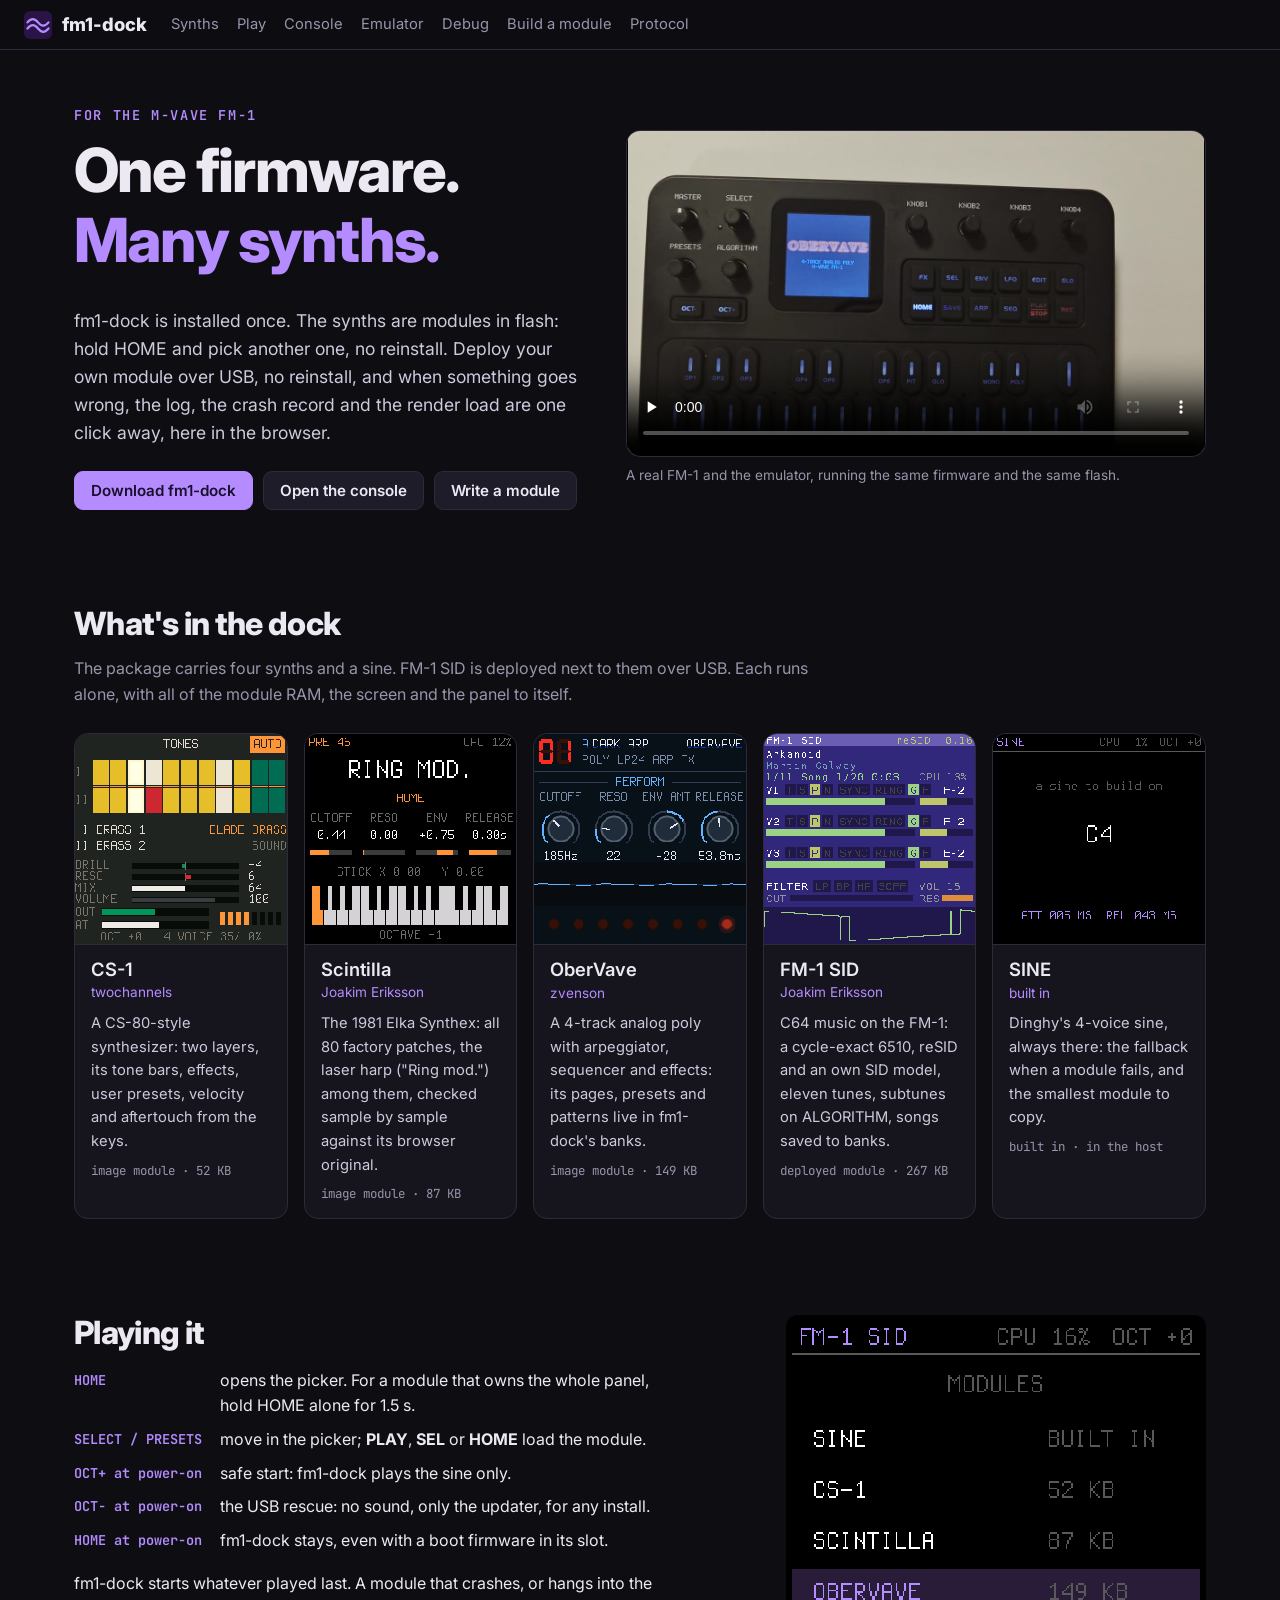
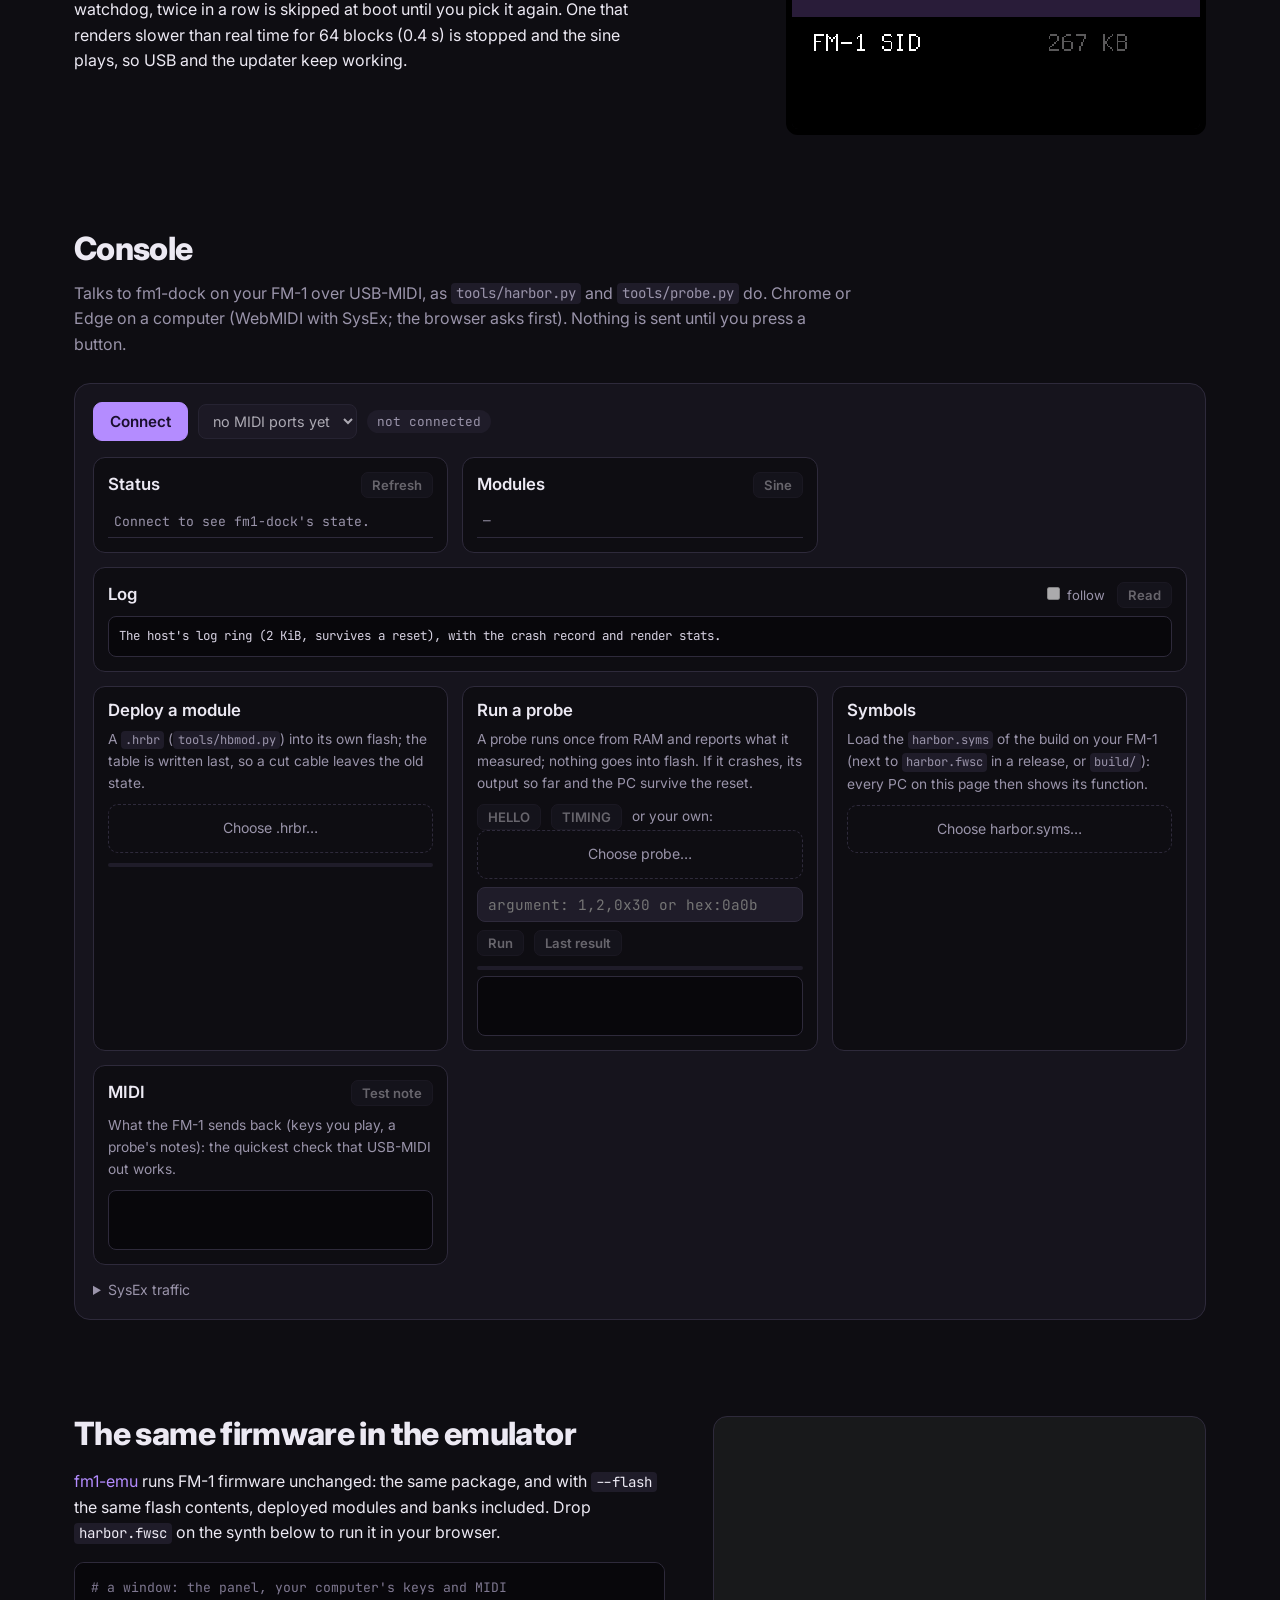
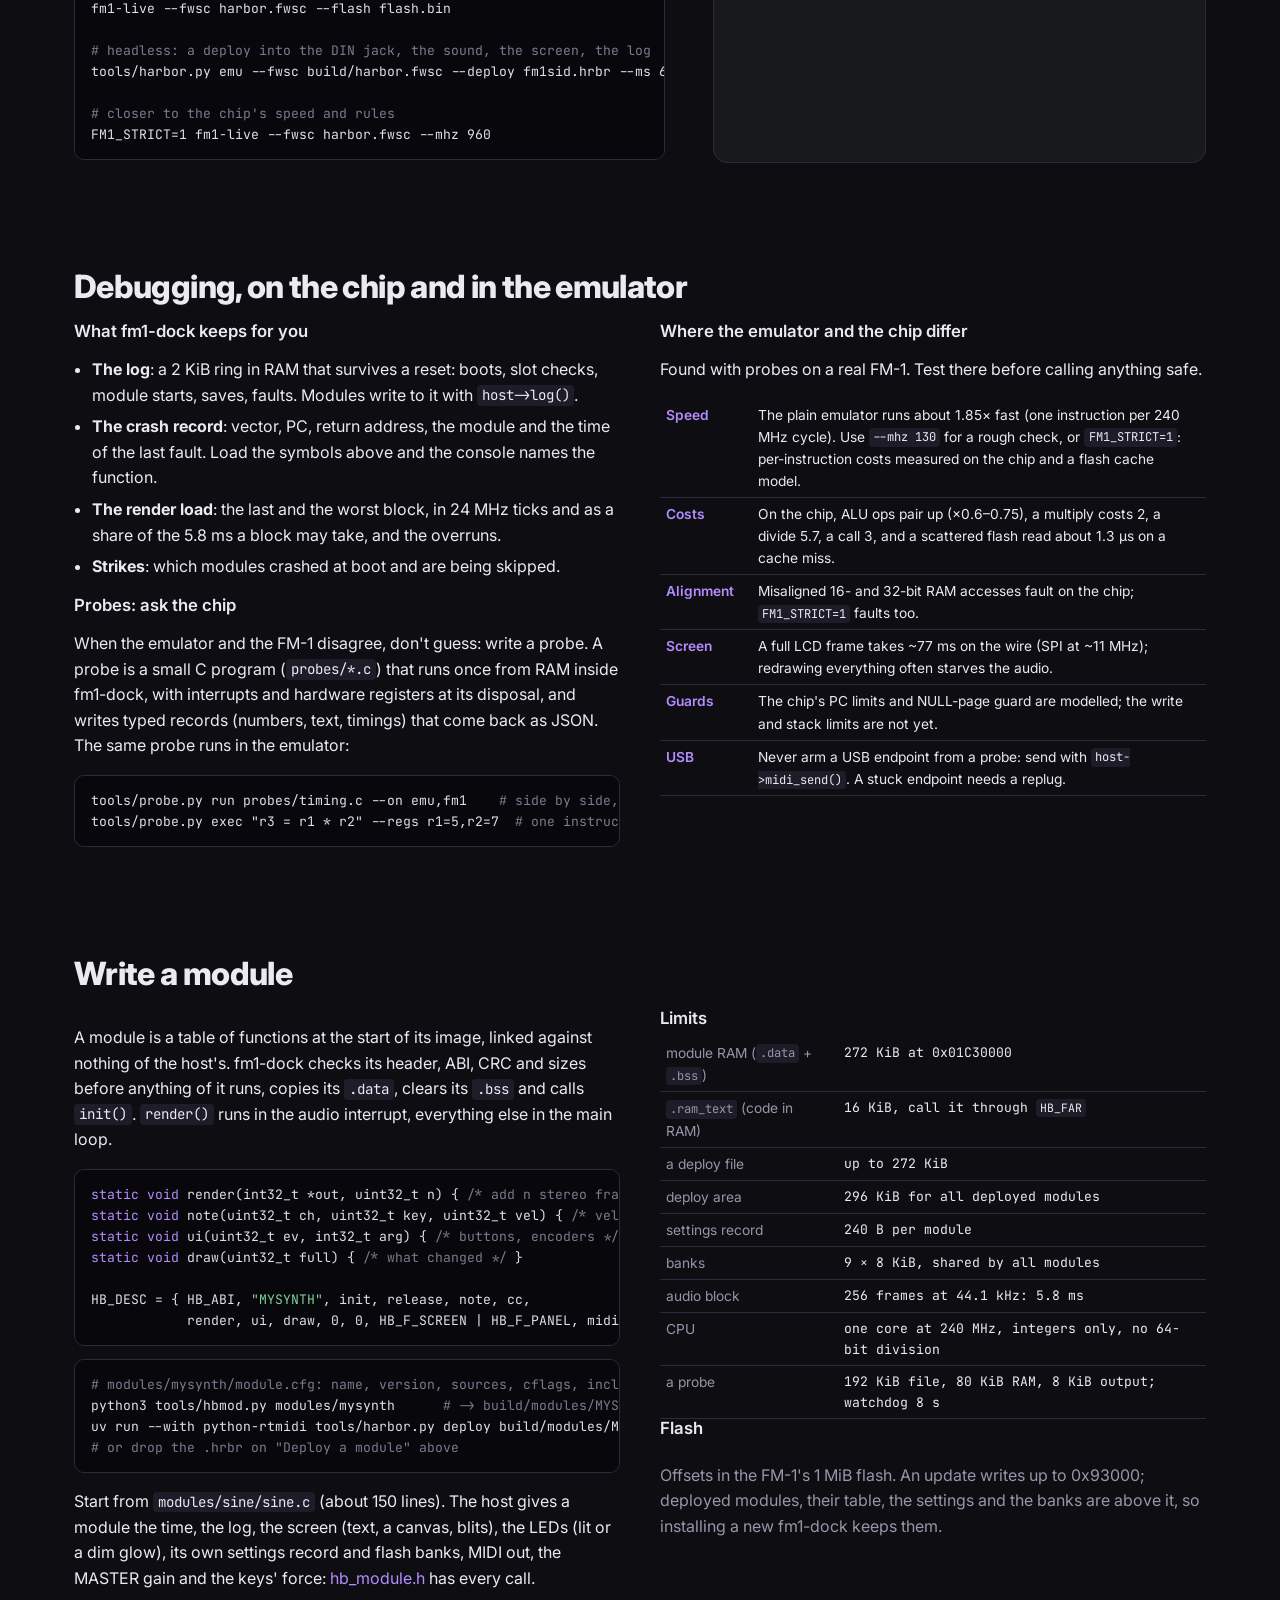
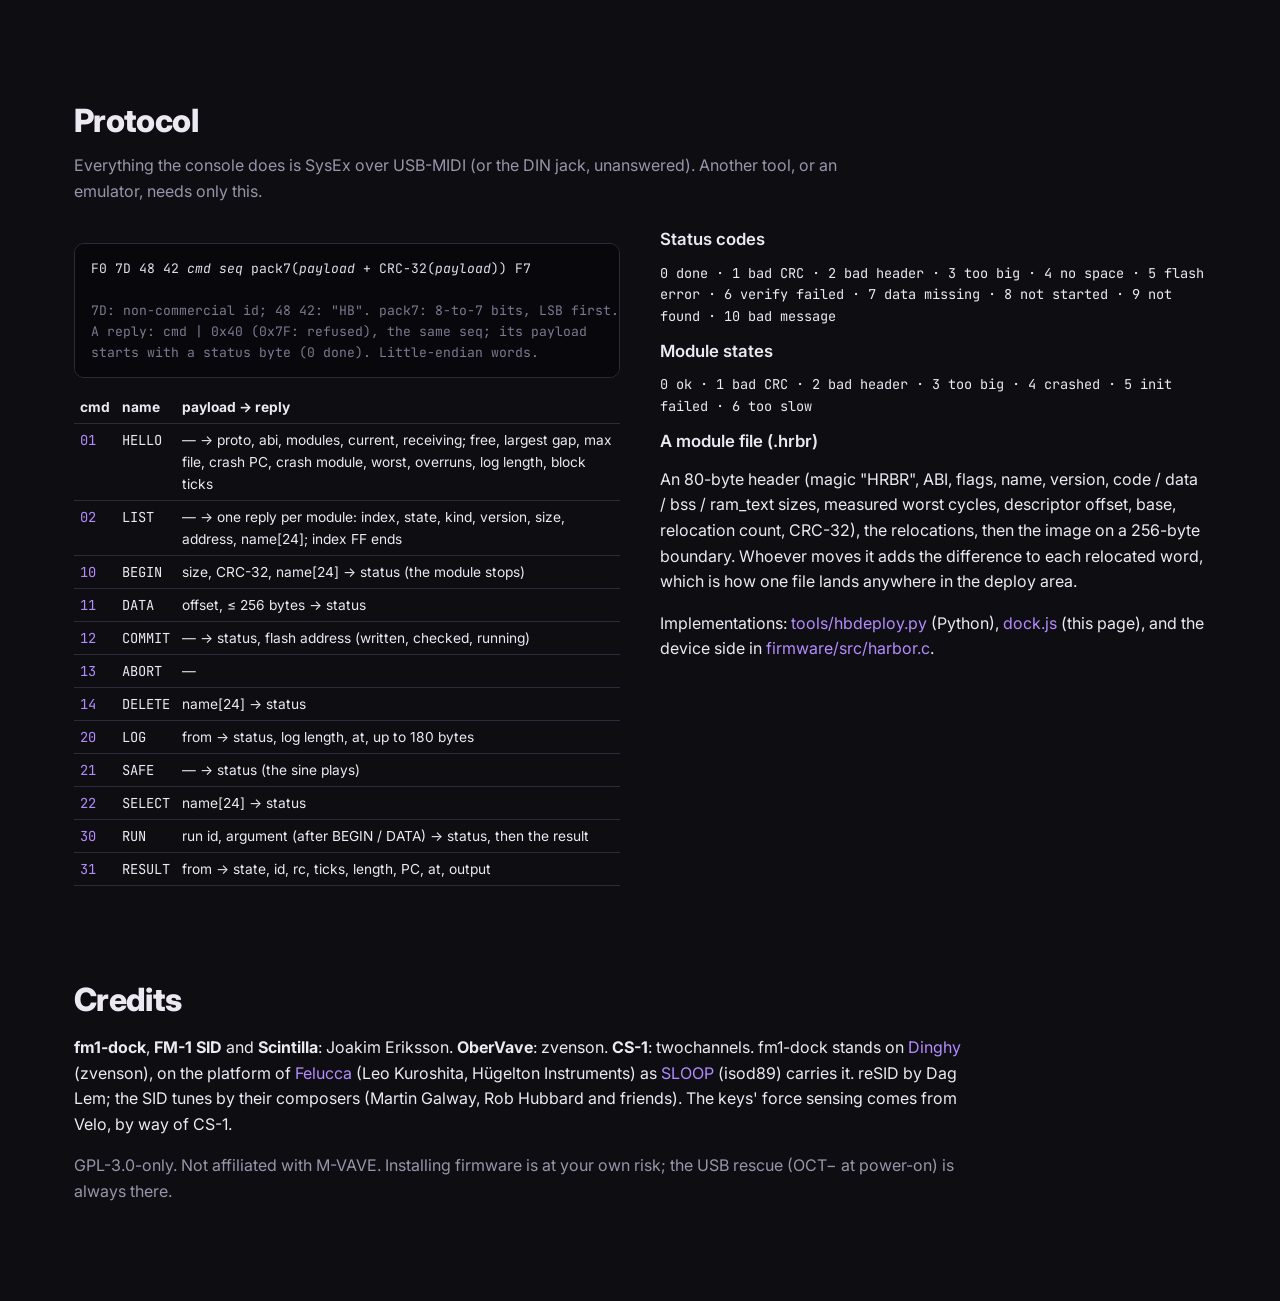
==== docs/index.html @ 3ec3c8a0 "The page as fm1-dock (harbor's new name): the name, the repository's links, dock.js; the tools' and " ====
<!doctype html>
<html lang="en">
<head>
<meta charset="utf-8">
<meta name="viewport" content="width=device-width, initial-scale=1">
<title>fm1-dock</title>
<meta name="description" content="fm1-dock: one firmware for the M-VAVE FM-1, many synths as modules. Switch between them on the device, deploy your own over USB, and debug them from the browser.">
<link rel="preconnect" href="https://fonts.googleapis.com">
<link rel="preconnect" href="https://fonts.gstatic.com" crossorigin>
<link href="https://fonts.googleapis.com/css2?family=JetBrains+Mono:wght@400;600&family=Inter:wght@400;600;800&display=swap" rel="stylesheet">
<link rel="stylesheet" href="style.css">
<link rel="icon" href="data:image/svg+xml,%3Csvg xmlns='http://www.w3.org/2000/svg' viewBox='0 0 32 32'%3E%3Crect width='32' height='32' rx='7' fill='%232a1446'/%3E%3Cpath d='M4 13c4-5 8-5 12 0s8 5 12 0M4 20c4-5 8-5 12 0s8 5 12 0' fill='none' stroke='%23b48cff' stroke-width='2.6' stroke-linecap='round'/%3E%3C/svg%3E">
</head>
<body>
<header class="top">
  <a class="brand" href="#top"><svg viewBox="0 0 32 32" aria-hidden="true"><rect width="32" height="32" rx="7" fill="#2a1446"/><path d="M4 13c4-5 8-5 12 0s8 5 12 0M4 20c4-5 8-5 12 0s8 5 12 0" fill="none" stroke="#b48cff" stroke-width="2.6" stroke-linecap="round"/></svg>fm1-dock</a>
  <nav>
    <a href="#synths">Synths</a><a href="#play">Play</a><a href="#console">Console</a><a href="#emulator">Emulator</a>
    <a href="#debug">Debug</a><a href="#build">Build a module</a><a href="#protocol">Protocol</a>
  </nav>
</header>

<main id="top">
<section class="hero">
  <div class="hero-text">
    <p class="kicker">for the M-VAVE FM-1</p>
    <h1>One firmware.<br><span>Many synths.</span></h1>
    <p class="lede">fm1-dock is installed once. The synths are modules in flash: hold HOME and pick another one,
      no reinstall. Deploy your own module over USB, no reinstall, and when something goes wrong, the log, the
      crash record and the render load are one click away, here in the browser.</p>
    <div class="cta">
      <a class="btn primary" href="https://github.com/joakimeriksson/fm1-dock/releases">Download fm1-dock</a>
      <a class="btn" href="#console">Open the console</a>
      <a class="btn" href="#build">Write a module</a>
    </div>
  </div>
  <figure class="hero-video">
    <video src="media/fm1-dock.mp4" poster="media/fm1-dock_poster.jpg" controls playsinline preload="none"></video>
    <figcaption>A real FM-1 and the emulator, running the same firmware and the same flash.</figcaption>
  </figure>
</section>

<section id="synths">
  <h2>What's in the dock</h2>
  <p class="sub">The package carries four synths and a sine. FM-1 SID is deployed next to them over USB. Each runs alone, with all of
    the module RAM, the screen and the panel to itself.</p>
  <div class="cards">
    <article class="card">
      <img src="media/screen_cs1.png" alt="CS-1's screen: its tone bars and BLADE BRASS" loading="lazy">
      <div><h3>CS-1</h3><p class="by">twochannels</p>
        <p>A CS-80-style synthesizer: two layers, its tone bars, effects, user presets, velocity and aftertouch from the keys.</p>
        <p class="meta">image module · 52 KB</p></div>
    </article>
    <article class="card">
      <img src="media/screen_scintilla.png" alt="Scintilla's screen: RING MOD., Paul Wiffen's laser harp patch" loading="lazy">
      <div><h3>Scintilla</h3><p class="by">Joakim Eriksson</p>
        <p>The 1981 Elka Synthex: all 80 factory patches, the laser harp ("Ring mod.") among them, checked sample by sample against its browser original.</p>
        <p class="meta">image module · 87 KB</p></div>
    </article>
    <article class="card">
      <img src="media/screen_obervave.png" alt="OberVave's PERFORM page: cutoff, resonance, envelope, release" loading="lazy">
      <div><h3>OberVave</h3><p class="by">zvenson</p>
        <p>A 4-track analog poly with arpeggiator, sequencer and effects: its pages, presets and patterns live in fm1-dock's banks.</p>
        <p class="meta">image module · 149 KB</p></div>
    </article>
    <article class="card">
      <img src="media/screen_fm1sid.png" alt="FM-1 SID's screen: Arkanoid by Martin Galway, three voices, the filter, the scope" loading="lazy">
      <div><h3>FM-1 SID</h3><p class="by">Joakim Eriksson</p>
        <p>C64 music on the FM-1: a cycle-exact 6510, reSID and an own SID model, eleven tunes, subtunes on ALGORITHM, songs saved to banks.</p>
        <p class="meta">deployed module · 267 KB</p></div>
    </article>
    <article class="card">
      <img src="media/screen_sine.png" alt="SINE's screen: a sine to build on, the note C4" loading="lazy">
      <div><h3>SINE</h3><p class="by">built in</p>
        <p>Dinghy's 4-voice sine, always there: the fallback when a module fails, and the smallest module to copy.</p>
        <p class="meta">built in · in the host</p></div>
    </article>
  </div>
</section>

<section id="play" class="split">
  <div>
    <h2>Playing it</h2>
    <dl class="keys">
      <dt>HOME</dt><dd>opens the picker. For a module that owns the whole panel, hold HOME alone for 1.5 s.</dd>
      <dt>SELECT / PRESETS</dt><dd>move in the picker; <b>PLAY</b>, <b>SEL</b> or <b>HOME</b> load the module.</dd>
      <dt>OCT+ at power-on</dt><dd>safe start: fm1-dock plays the sine only.</dd>
      <dt>OCT− at power-on</dt><dd>the USB rescue: no sound, only the updater, for any install.</dd>
      <dt>HOME at power-on</dt><dd>fm1-dock stays, even with a boot firmware in its slot.</dd>
    </dl>
    <p>fm1-dock starts whatever played last. A module that crashes, or hangs into the watchdog, twice in a row is skipped at
      boot until you pick it again. One that renders slower than real time for 64 blocks (0.4 s) is stopped and the sine
      plays, so USB and the updater keep working.</p>
  </div>
  <figure><img src="media/screen_picker.png" alt="The picker: SINE, CS-1, SCINTILLA, OBERVAVE, FM-1 SID with their sizes" class="screen-lg"></figure>
</section>

<section id="console">
  <h2>Console</h2>
  <p class="sub">Talks to fm1-dock on your FM-1 over USB-MIDI, as <code>tools/harbor.py</code> and <code>tools/probe.py</code> do.
    Chrome or Edge on a computer (WebMIDI with SysEx; the browser asks first). Nothing is sent until you press a button.</p>

  <div class="panel" id="con">
    <div class="row">
      <button id="c-connect" class="btn primary">Connect</button>
      <select id="c-port" disabled><option>no MIDI ports yet</option></select>
      <span id="c-state" class="pill">not connected</span>
    </div>

    <div class="grid">
      <div class="box">
        <div class="box-h"><h3>Status</h3><button id="c-hello" class="btn small" disabled>Refresh</button></div>
        <table class="kv" id="c-status"><tr><td colspan="2" class="dim">Connect to see fm1-dock's state.</td></tr></table>
      </div>

      <div class="box">
        <div class="box-h"><h3>Modules</h3><span><button id="c-safe" class="btn small" disabled title="SAFE: back to the sine">Sine</button></span></div>
        <table class="mods" id="c-mods"><tr><td class="dim">—</td></tr></table>
      </div>

      <div class="box wide">
        <div class="box-h"><h3>Log</h3>
          <span><label class="chk"><input type="checkbox" id="c-follow" disabled> follow</label>
          <button id="c-log" class="btn small" disabled>Read</button></span></div>
        <pre id="c-logtext" class="log">The host's log ring (2 KiB, survives a reset), with the crash record and render stats.</pre>
      </div>

      <div class="box">
        <div class="box-h"><h3>Deploy a module</h3></div>
        <p class="dim">A <code>.hrbr</code> (<code>tools/hbmod.py</code>) into its own flash; the table is written last, so a cut cable leaves the old state.</p>
        <label class="file"><input type="file" id="c-deploy-file" accept=".hrbr" disabled><span>Choose .hrbr…</span></label>
        <div class="progress"><div id="c-deploy-bar"></div></div>
        <p id="c-deploy-msg" class="msg"></p>
      </div>

      <div class="box">
        <div class="box-h"><h3>Run a probe</h3></div>
        <p class="dim">A probe runs once from RAM and reports what it measured; nothing goes into flash. If it crashes, its output so far and the PC survive the reset.</p>
        <div class="row"><button class="btn small" data-probe="hello" disabled title="probes/hello.c: the probe path itself">HELLO</button>
          <button class="btn small" data-probe="timing" disabled title="probes/timing.c: what instructions cost on this FM-1">TIMING</button>
          <span class="dim small">or your own:</span></div>
        <label class="file"><input type="file" id="c-probe-file" accept=".hrbr" disabled><span>Choose probe…</span></label>
        <input id="c-probe-arg" type="text" placeholder="argument: 1,2,0x30 or hex:0a0b" disabled>
        <div class="row"><button id="c-probe-run" class="btn small" disabled>Run</button>
          <button id="c-probe-result" class="btn small" disabled title="RESULT: the last probe's output again (after a crash)">Last result</button></div>
        <div class="progress"><div id="c-probe-bar"></div></div>
        <pre id="c-probe-out" class="log short"></pre>
      </div>

      <div class="box">
        <div class="box-h"><h3>Symbols</h3></div>
        <p class="dim">Load the <code>harbor.syms</code> of the build on your FM-1 (next to <code>harbor.fwsc</code> in a release, or <code>build/</code>): every PC
          on this page then shows its function.</p>
        <label class="file"><input type="file" id="c-syms" accept=".syms,.txt"><span>Choose harbor.syms…</span></label>
        <p id="c-syms-msg" class="msg"></p>
      </div>

      <div class="box">
        <div class="box-h"><h3>MIDI</h3><span><button id="c-note" class="btn small" disabled title="C4 for 300 ms, into the FM-1">Test note</button></span></div>
        <p class="dim">What the FM-1 sends back (keys you play, a probe's notes): the quickest check that USB-MIDI out works.</p>
        <pre id="c-midi" class="log short"></pre>
      </div>
    </div>

    <details class="traffic"><summary>SysEx traffic</summary><pre id="c-traffic" class="log"></pre></details>
  </div>
</section>

<section id="emulator" class="split">
  <div>
    <h2>The same firmware in the emulator</h2>
    <p><a href="https://github.com/joakimeriksson/fm1-emu">fm1-emu</a> runs FM-1 firmware unchanged: the same package, and with
      <code>--flash</code> the same flash contents, deployed modules and banks included. Drop <code>harbor.fwsc</code> on the synth
      below to run it in your browser.</p>
    <pre class="code"><span class="c"># a window: the panel, your computer's keys and MIDI</span>
fm1-live --fwsc harbor.fwsc --flash flash.bin

<span class="c"># headless: a deploy into the DIN jack, the sound, the screen, the log</span>
tools/harbor.py emu --fwsc build/harbor.fwsc --deploy fm1sid.hrbr --ms 6000

<span class="c"># closer to the chip's speed and rules</span>
FM1_STRICT=1 fm1-live --fwsc harbor.fwsc --mhz 960</pre>
  </div>
  <div class="emu-frame">
    <iframe src="https://joakimeriksson.github.io/fm1-emu/?embed=1" title="fm1-emu: the FM-1 in the browser" loading="lazy" allow="midi; autoplay"></iframe>
  </div>
</section>

<section id="debug">
  <h2>Debugging, on the chip and in the emulator</h2>
  <div class="cols">
    <div>
      <h3>What fm1-dock keeps for you</h3>
      <ul>
        <li><b>The log</b>: a 2 KiB ring in RAM that survives a reset: boots, slot checks, module starts, saves, faults.
          Modules write to it with <code>host->log()</code>.</li>
        <li><b>The crash record</b>: vector, PC, return address, the module and the time of the last fault. Load the symbols above and the
          console names the function.</li>
        <li><b>The render load</b>: the last and the worst block, in 24 MHz ticks and as a share of the 5.8 ms a block may take,
          and the overruns.</li>
        <li><b>Strikes</b>: which modules crashed at boot and are being skipped.</li>
      </ul>
      <h3>Probes: ask the chip</h3>
      <p>When the emulator and the FM-1 disagree, don't guess: write a probe. A probe is a small C program (<code>probes/*.c</code>)
        that runs once from RAM inside fm1-dock, with interrupts and hardware registers at its disposal, and writes typed records
        (numbers, text, timings) that come back as JSON. The same probe runs in the emulator:</p>
      <pre class="code">tools/probe.py run probes/timing.c --on emu,fm1    <span class="c"># side by side, with the ratio</span>
tools/probe.py exec "r3 = r1 * r2" --regs r1=5,r2=7  <span class="c"># one instruction, on the chip</span></pre>
    </div>
    <div>
      <h3>Where the emulator and the chip differ</h3>
      <p>Found with probes on a real FM-1. Test there before calling anything safe.</p>
      <table class="gaps">
        <tr><th>Speed</th><td>The plain emulator runs about 1.85× fast (one instruction per 240 MHz cycle). Use <code>--mhz 130</code> for a rough check,
          or <code>FM1_STRICT=1</code>: per-instruction costs measured on the chip and a flash cache model.</td></tr>
        <tr><th>Costs</th><td>On the chip, ALU ops pair up (×0.6–0.75), a multiply costs 2, a divide 5.7, a call 3, and a scattered flash read
          about 1.3 µs on a cache miss.</td></tr>
        <tr><th>Alignment</th><td>Misaligned 16- and 32-bit RAM accesses fault on the chip; <code>FM1_STRICT=1</code> faults too.</td></tr>
        <tr><th>Screen</th><td>A full LCD frame takes ~77 ms on the wire (SPI at ~11 MHz); redrawing everything often starves the audio.</td></tr>
        <tr><th>Guards</th><td>The chip's PC limits and NULL-page guard are modelled; the write and stack limits are not yet.</td></tr>
        <tr><th>USB</th><td>Never arm a USB endpoint from a probe: send with <code>host->midi_send()</code>. A stuck endpoint needs a replug.</td></tr>
      </table>
    </div>
  </div>
</section>

<section id="build">
  <h2>Write a module</h2>
  <div class="cols">
    <div>
      <p>A module is a table of functions at the start of its image, linked against nothing of the host's. fm1-dock checks its header,
        ABI, CRC and sizes before anything of it runs, copies its <code>.data</code>, clears its <code>.bss</code> and calls
        <code>init()</code>. <code>render()</code> runs in the audio interrupt, everything else in the main loop.</p>
      <pre class="code"><span class="k">static void</span> render(int32_t *out, uint32_t n) { <span class="c">/* add n stereo frames, Q15 */</span> }
<span class="k">static void</span> note(uint32_t ch, uint32_t key, uint32_t vel) { <span class="c">/* vel 0: off */</span> }
<span class="k">static void</span> ui(uint32_t ev, int32_t arg) { <span class="c">/* buttons, encoders */</span> }
<span class="k">static void</span> draw(uint32_t full) { <span class="c">/* what changed */</span> }

HB_DESC = { HB_ABI, <span class="s">"MYSYNTH"</span>, init, release, note, cc,
            render, ui, draw, 0, 0, HB_F_SCREEN | HB_F_PANEL, midi };</pre>
      <pre class="code"><span class="c"># modules/mysynth/module.cfg: name, version, sources, cflags, includes, libs</span>
python3 tools/hbmod.py modules/mysynth      <span class="c"># -> build/modules/MYSYNTH.hrbr</span>
uv run --with python-rtmidi tools/harbor.py deploy build/modules/MYSYNTH.hrbr
<span class="c"># or drop the .hrbr on "Deploy a module" above</span></pre>
      <p>Start from <code>modules/sine/sine.c</code> (about 150 lines). The host gives a module the time, the log, the screen
        (text, a canvas, blits), the LEDs (lit or a dim glow), its own settings record and flash banks, MIDI out, the MASTER gain and
        the keys' force: <a href="https://github.com/joakimeriksson/fm1-dock/blob/main/firmware/harbor/hb_module.h">hb_module.h</a> has every call.</p>
    </div>
    <div>
      <h3>Limits</h3>
      <table class="kv">
        <tr><td>module RAM (<code>.data</code> + <code>.bss</code>)</td><td>272 KiB at 0x01C30000</td></tr>
        <tr><td><code>.ram_text</code> (code in RAM)</td><td>16 KiB, call it through <code>HB_FAR</code></td></tr>
        <tr><td>a deploy file</td><td>up to 272 KiB</td></tr>
        <tr><td>deploy area</td><td>296 KiB for all deployed modules</td></tr>
        <tr><td>settings record</td><td>240 B per module</td></tr>
        <tr><td>banks</td><td>9 × 8 KiB, shared by all modules</td></tr>
        <tr><td>audio block</td><td>256 frames at 44.1 kHz: 5.8 ms</td></tr>
        <tr><td>CPU</td><td>one core at 240 MHz, integers only, no 64-bit division</td></tr>
        <tr><td>a probe</td><td>192 KiB file, 80 KiB RAM, 8 KiB output; watchdog 8 s</td></tr>
      </table>
      <h3>Flash</h3>
      <div class="fmap" id="fmap"></div>
      <p class="dim">Offsets in the FM-1's 1 MiB flash. An update writes up to 0x93000; deployed modules, their table, the settings and the
        banks are above it, so installing a new fm1-dock keeps them.</p>
    </div>
  </div>
</section>

<section id="protocol">
  <h2>Protocol</h2>
  <p class="sub">Everything the console does is SysEx over USB-MIDI (or the DIN jack, unanswered). Another tool, or an emulator, needs only this.</p>
  <div class="cols">
    <div>
      <pre class="code">F0 7D 48 42 <i>cmd</i> <i>seq</i> pack7(<i>payload</i> + CRC-32(<i>payload</i>)) F7

<span class="c">7D: non-commercial id; 48 42: "HB". pack7: 8-to-7 bits, LSB first.
A reply: cmd | 0x40 (0x7F: refused), the same seq; its payload
starts with a status byte (0 done). Little-endian words.</span></pre>
      <table class="proto">
        <tr><th>cmd</th><th>name</th><th>payload → reply</th></tr>
        <tr><td>01</td><td>HELLO</td><td>— → proto, abi, modules, current, receiving; free, largest gap, max file, crash PC, crash module, worst, overruns, log length, block ticks</td></tr>
        <tr><td>02</td><td>LIST</td><td>— → one reply per module: index, state, kind, version, size, address, name[24]; index FF ends</td></tr>
        <tr><td>10</td><td>BEGIN</td><td>size, CRC-32, name[24] → status (the module stops)</td></tr>
        <tr><td>11</td><td>DATA</td><td>offset, ≤ 256 bytes → status</td></tr>
        <tr><td>12</td><td>COMMIT</td><td>— → status, flash address (written, checked, running)</td></tr>
        <tr><td>13</td><td>ABORT</td><td>—</td></tr>
        <tr><td>14</td><td>DELETE</td><td>name[24] → status</td></tr>
        <tr><td>20</td><td>LOG</td><td>from → status, log length, at, up to 180 bytes</td></tr>
        <tr><td>21</td><td>SAFE</td><td>— → status (the sine plays)</td></tr>
        <tr><td>22</td><td>SELECT</td><td>name[24] → status</td></tr>
        <tr><td>30</td><td>RUN</td><td>run id, argument (after BEGIN / DATA) → status, then the result</td></tr>
        <tr><td>31</td><td>RESULT</td><td>from → state, id, rc, ticks, length, PC, at, output</td></tr>
      </table>
    </div>
    <div>
      <h3>Status codes</h3>
      <p class="mono small">0 done · 1 bad CRC · 2 bad header · 3 too big · 4 no space · 5 flash error · 6 verify failed ·
        7 data missing · 8 not started · 9 not found · 10 bad message</p>
      <h3>Module states</h3>
      <p class="mono small">0 ok · 1 bad CRC · 2 bad header · 3 too big · 4 crashed · 5 init failed · 6 too slow</p>
      <h3>A module file (.hrbr)</h3>
      <p>An 80-byte header (magic "HRBR", ABI, flags, name, version, code / data / bss / ram_text sizes, measured worst cycles,
        descriptor offset, base, relocation count, CRC-32), the relocations, then the image on a 256-byte boundary. Whoever
        moves it adds the difference to each relocated word, which is how one file lands anywhere in the deploy area.</p>
      <p>Implementations: <a href="https://github.com/joakimeriksson/fm1-dock/blob/main/tools/hbdeploy.py">tools/hbdeploy.py</a>
        (Python), <a href="dock.js">dock.js</a> (this page), and the device side in
        <a href="https://github.com/joakimeriksson/fm1-dock/blob/main/firmware/src/harbor.c">firmware/src/harbor.c</a>.</p>
    </div>
  </div>
</section>

<section id="credits" class="credits">
  <h2>Credits</h2>
  <p><b>fm1-dock</b>, <b>FM-1 SID</b> and <b>Scintilla</b>: Joakim Eriksson. <b>OberVave</b>: zvenson. <b>CS-1</b>: twochannels.
    fm1-dock stands on <a href="https://github.com/zvenson/dinghy">Dinghy</a> (zvenson), on the platform of
    <a href="https://github.com/hugelton/Felucca">Felucca</a> (Leo Kuroshita, Hügelton Instruments) as
    <a href="https://github.com/isod89/sloop-fm1">SLOOP</a> (isod89) carries it. reSID by Dag Lem; the SID tunes by their composers
    (Martin Galway, Rob Hubbard and friends). The keys' force sensing comes from Velo, by way of CS-1.</p>
  <p class="dim">GPL-3.0-only. Not affiliated with M-VAVE. Installing firmware is at your own risk; the USB rescue (OCT− at power-on) is
    always there.</p>
</section>
</main>

<script type="module" src="console.js"></script>
</body>
</html>
---- docs/style.css ----
/* fm1-dock's page: dark, the screen's lilac */
:root {
  --bg: #0e0d12;
  --bg2: #16141d;
  --bg3: #1f1c29;
  --line: #2e2a3b;
  --fg: #ece9f3;
  --dim: #9a94aa;
  --acc: #b48cff;
  --acc2: #7d5cd6;
  --ok: #7fd49a;
  --bad: #ff7a66;
  --warn: #ffcf66;
  --mono: "JetBrains Mono", ui-monospace, Menlo, monospace;
  --sans: Inter, system-ui, -apple-system, "Segoe UI", sans-serif;
}
* { box-sizing: border-box; }
html { scroll-behavior: smooth; scroll-padding-top: 64px; }
body { margin: 0; background: var(--bg); color: var(--fg); font: 16px/1.6 var(--sans); }
a { color: var(--acc); text-decoration: none; }
a:hover { text-decoration: underline; }
code, .mono { font-family: var(--mono); font-size: 0.88em; }
code { background: var(--bg3); padding: 0.1em 0.35em; border-radius: 4px; }
h1, h2, h3 { line-height: 1.15; margin: 0 0 0.5em; }
h2 { font-size: 2rem; font-weight: 800; letter-spacing: -0.02em; }
h3 { font-size: 1.05rem; font-weight: 600; }
.sub { color: var(--dim); max-width: 780px; margin: -0.2em 0 1.6em; }
.dim { color: var(--dim); }
.small { font-size: 0.85rem; }

.top { position: sticky; top: 0; z-index: 10; display: flex; align-items: center; gap: 24px; padding: 10px 24px;
  background: rgba(14, 13, 18, 0.85); backdrop-filter: blur(10px); border-bottom: 1px solid var(--line); }
.brand { display: flex; align-items: center; gap: 10px; color: var(--fg); font-weight: 800; font-size: 1.15rem; }
.brand svg { width: 28px; height: 28px; }
.top nav { min-width: 0; display: flex; gap: 18px; overflow-x: auto; scrollbar-width: none; }
.top nav a { color: var(--dim); font-size: 0.92rem; white-space: nowrap; }
.top nav a:hover { color: var(--fg); text-decoration: none; }

main section { max-width: 1180px; margin: 0 auto; padding: 72px 24px 24px; }
.hero { display: grid; grid-template-columns: 1fr 1.15fr; gap: 48px; align-items: center; padding-top: 56px; }
.kicker { color: var(--acc); font: 600 0.85rem var(--mono); text-transform: uppercase; letter-spacing: 0.12em; margin: 0 0 12px; }
.hero h1 { font-size: clamp(2.4rem, 5vw, 3.8rem); font-weight: 800; letter-spacing: -0.03em; }
.hero h1 span { color: var(--acc); }
.lede { color: #cfc9dc; font-size: 1.1rem; }
.cta { display: flex; flex-wrap: wrap; gap: 10px; margin-top: 24px; }
.hero-video { margin: 0; }
.hero-video video { width: 100%; border-radius: 14px; border: 1px solid var(--line); background: #000; aspect-ratio: 16 / 9; display: block; }
figcaption { color: var(--dim); font-size: 0.85rem; margin-top: 8px; }

.btn { display: inline-flex; align-items: center; gap: 6px; padding: 9px 16px; border-radius: 9px; border: 1px solid var(--line);
  background: var(--bg3); color: var(--fg); font: 600 0.95rem var(--sans); cursor: pointer; }
.btn:hover { border-color: var(--acc2); text-decoration: none; }
.btn.primary { background: var(--acc); border-color: var(--acc); color: #1a0f2e; }
.btn.primary:hover { background: #c6a6ff; }
.btn.small { padding: 4px 10px; font-size: 0.82rem; border-radius: 7px; }
.btn.danger { color: var(--bad); }
.btn:disabled { opacity: 0.4; cursor: default; }

.cards { display: grid; grid-template-columns: repeat(auto-fill, minmax(210px, 1fr)); gap: 16px; }
.card { background: var(--bg2); border: 1px solid var(--line); border-radius: 14px; overflow: hidden; display: flex; flex-direction: column; }
.card img { width: 100%; aspect-ratio: 1; image-rendering: pixelated; display: block; border-bottom: 1px solid var(--line); }
.card > div { padding: 14px 16px 16px; }
.card h3 { margin: 0; font-size: 1.15rem; }
.card .by { color: var(--acc); font-size: 0.85rem; margin: 2px 0 8px; }
.card p { margin: 0 0 8px; font-size: 0.92rem; color: #cfc9dc; }
.card .meta { font: 0.78rem var(--mono); color: var(--dim); margin: 0; }

.split { display: grid; grid-template-columns: 1.2fr 1fr; gap: 48px; align-items: start; }
.split figure { margin: 0; }
.screen-lg { width: 100%; max-width: 420px; image-rendering: pixelated; border-radius: 12px; border: 6px solid #000; display: block; margin-left: auto; }
.keys { display: grid; grid-template-columns: max-content 1fr; gap: 8px 18px; margin: 0 0 18px; }
.keys dt { font: 600 0.85rem var(--mono); color: var(--acc); padding-top: 3px; }
.keys dd { margin: 0; }

.panel { background: var(--bg2); border: 1px solid var(--line); border-radius: 16px; padding: 18px; }
.row { display: flex; flex-wrap: wrap; align-items: center; gap: 10px; }
select, input[type=text] { background: var(--bg3); color: var(--fg); border: 1px solid var(--line); border-radius: 8px; padding: 7px 10px;
  font: 0.9rem var(--sans); min-width: 0; }
input[type=text] { width: 100%; margin: 8px 0; font-family: var(--mono); }
.pill { font: 0.8rem var(--mono); padding: 3px 10px; border-radius: 99px; background: var(--bg3); color: var(--dim); }
.pill.ok { color: var(--ok); }
.pill.bad { color: var(--bad); }
.grid { display: grid; grid-template-columns: repeat(auto-fill, minmax(320px, 1fr)); gap: 14px; margin-top: 16px; }
.box { background: var(--bg); border: 1px solid var(--line); border-radius: 12px; padding: 14px; min-width: 0; }
.box.wide { grid-column: 1 / -1; }
.box-h { display: flex; justify-content: space-between; align-items: center; gap: 8px; margin-bottom: 8px; }
.box-h h3 { margin: 0; }
.box p { font-size: 0.86rem; margin: 0 0 10px; }
.log { background: #08070b; border: 1px solid var(--line); border-radius: 8px; padding: 10px; margin: 0; font: 0.78rem/1.5 var(--mono);
  color: #d7d2e2; max-height: 340px; overflow: auto; white-space: pre-wrap; word-break: break-all; }
.log.short { max-height: 180px; min-height: 60px; }
.log .e { color: var(--bad); }
.log .w { color: var(--warn); }
.log .s { color: var(--acc); }
.kv, .mods, .gaps, .proto { width: 100%; border-collapse: collapse; font-size: 0.86rem; }
.kv td, .mods td, .gaps td, .gaps th, .proto td, .proto th { padding: 5px 6px; border-bottom: 1px solid var(--line); vertical-align: top; text-align: left; }
.kv td:first-child { color: var(--dim); }
.kv td:last-child { font-family: var(--mono); font-size: 0.82rem; }
.mods td { font-family: var(--mono); font-size: 0.8rem; }
.mods tr.cur td { color: var(--acc); }
.mods .st-bad { color: var(--bad); }
.gaps th { width: 92px; color: var(--acc); font-weight: 600; }
.proto td:first-child { font-family: var(--mono); color: var(--acc); }
.proto td:nth-child(2) { font-family: var(--mono); white-space: nowrap; }
.file { display: block; position: relative; border: 1px dashed var(--line); border-radius: 10px; padding: 12px; text-align: center;
  color: var(--dim); font-size: 0.88rem; cursor: pointer; }
.file:hover { border-color: var(--acc2); color: var(--fg); }
.file input { position: absolute; inset: 0; opacity: 0; cursor: pointer; }
.file input:disabled { cursor: default; }
.file.drag { border-color: var(--acc); color: var(--fg); }
.progress { height: 4px; background: var(--bg3); border-radius: 2px; margin: 10px 0 6px; overflow: hidden; }
.progress div { height: 100%; width: 0; background: var(--acc); transition: width 0.1s; }
.msg { font: 0.82rem var(--mono); min-height: 1.4em; margin: 0; }
.msg.ok { color: var(--ok); }
.msg.bad { color: var(--bad); }
.chk { font-size: 0.82rem; color: var(--dim); margin-right: 8px; }
.traffic { margin-top: 14px; }
.traffic summary { cursor: pointer; color: var(--dim); font-size: 0.88rem; }
.traffic .log { margin-top: 8px; }

.emu-frame { border-radius: 14px; overflow: hidden; border: 1px solid var(--line); background: #18191b; aspect-ratio: 1280 / 900; }
.emu-frame iframe { width: 100%; height: 100%; border: 0; display: block; }
.code { background: #08070b; border: 1px solid var(--line); border-radius: 10px; padding: 14px 16px; font: 0.82rem/1.6 var(--mono);
  overflow-x: auto; color: #e2ddec; }
.code .c { color: #7f7891; }
.code .k { color: var(--acc); }
.code .s { color: var(--ok); }
.cols { display: grid; grid-template-columns: 1fr 1fr; gap: 40px; }
.cols ul { padding-left: 1.1em; }
.cols li { margin-bottom: 6px; }
.hero > *, .split > *, .cols > * { min-width: 0; }   /* a long code line scrolls in its box, not the page */

.fmap { display: flex; flex-direction: column; gap: 3px; margin: 8px 0; }
.fmap .seg { display: grid; grid-template-columns: 74px 1fr; align-items: stretch; gap: 10px; font: 0.76rem var(--mono); }
.fmap .at { color: var(--dim); padding-top: 4px; text-align: right; }
.fmap .bar { border-radius: 6px; padding: 4px 10px; display: flex; justify-content: space-between; gap: 8px; color: #120a1f; }
.fmap .bar span:last-child { opacity: 0.75; }
.fmap .upd { background: #8f76c9; }
.fmap .keep { background: var(--acc); }
.fmap .other { background: var(--bg3); color: var(--dim); }

.credits { padding-bottom: 80px; }
.credits p { max-width: 900px; }

@media (max-width: 900px) {
  .hero, .split, .cols { grid-template-columns: 1fr; gap: 28px; }
  .top { padding: 10px 16px; gap: 14px; }
  main section { padding: 52px 16px 16px; }
  .grid { grid-template-columns: 1fr; }
  .cards { grid-template-columns: repeat(2, minmax(0, 1fr)); gap: 10px; }
  .card > div { padding: 10px 12px 12px; }
  .card p { font-size: 0.84rem; }
  .screen-lg { margin: 0 auto; }
  h2 { font-size: 1.6rem; }
}
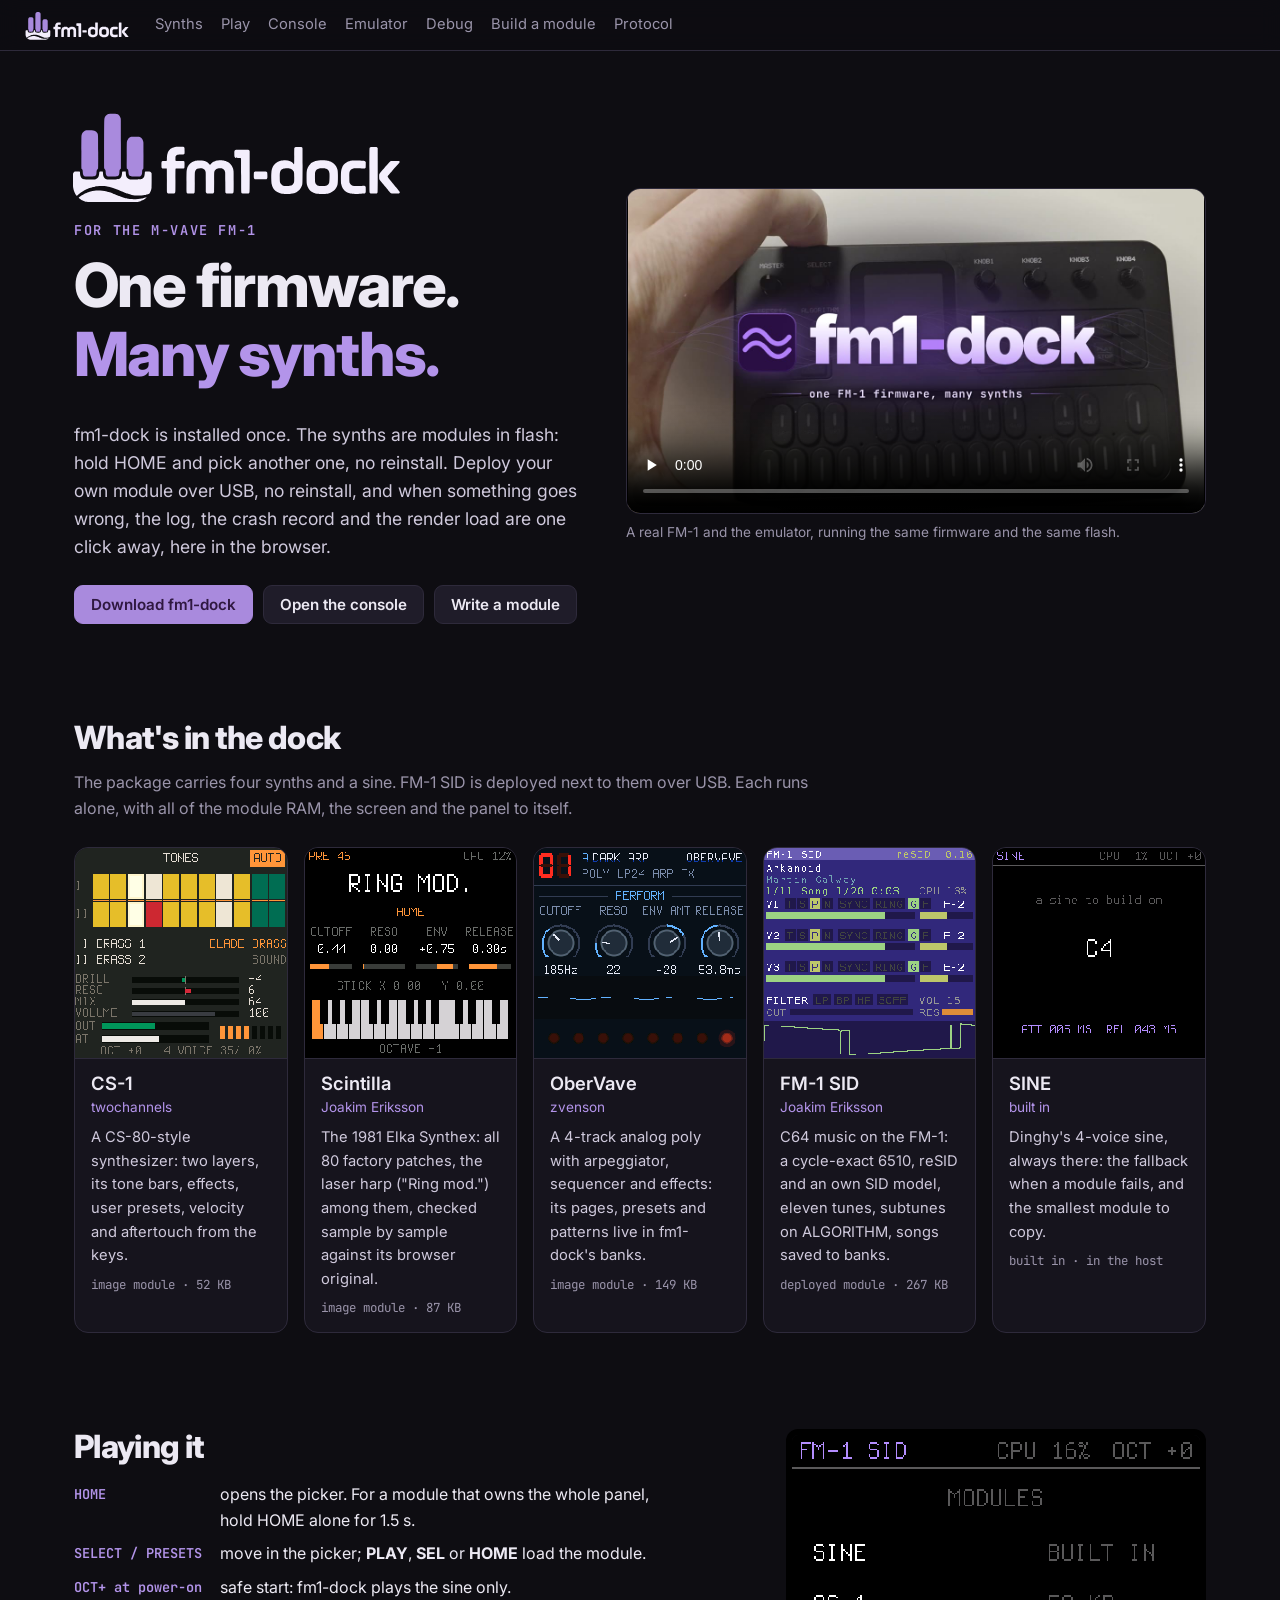
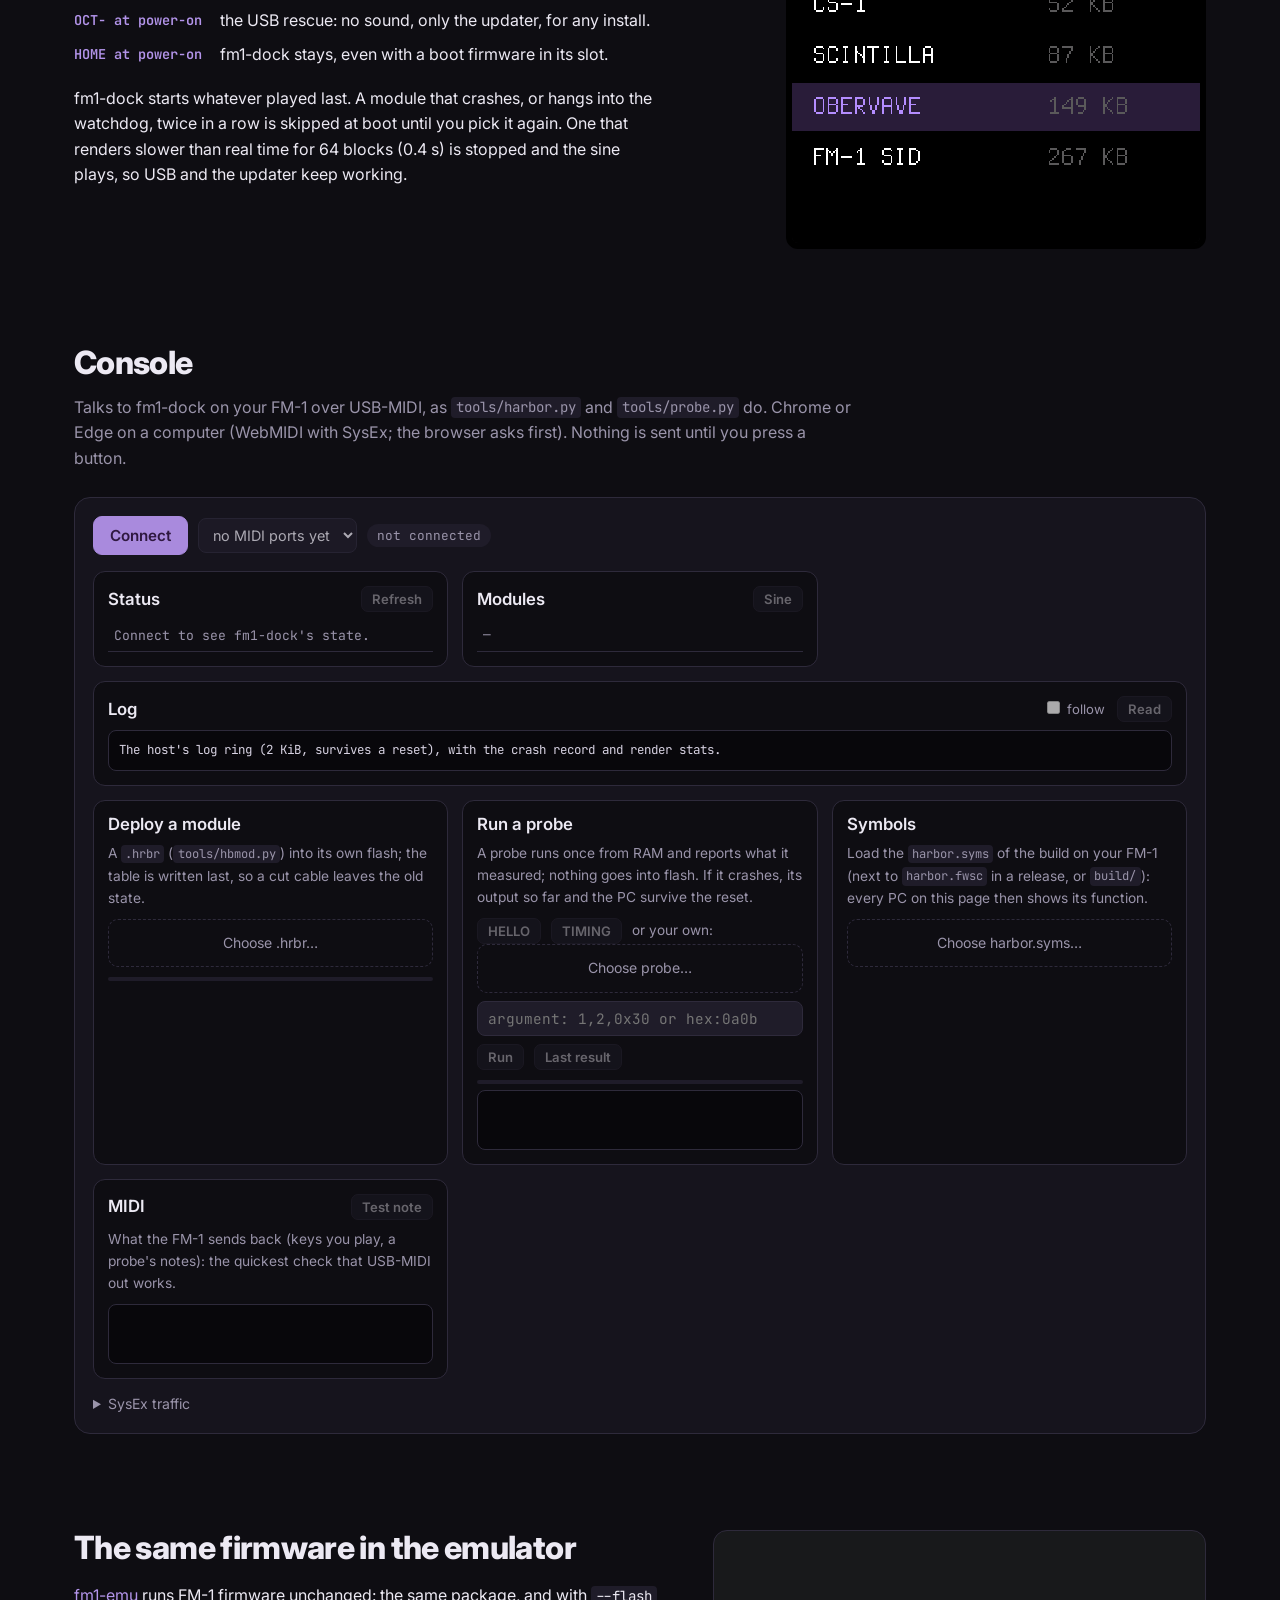
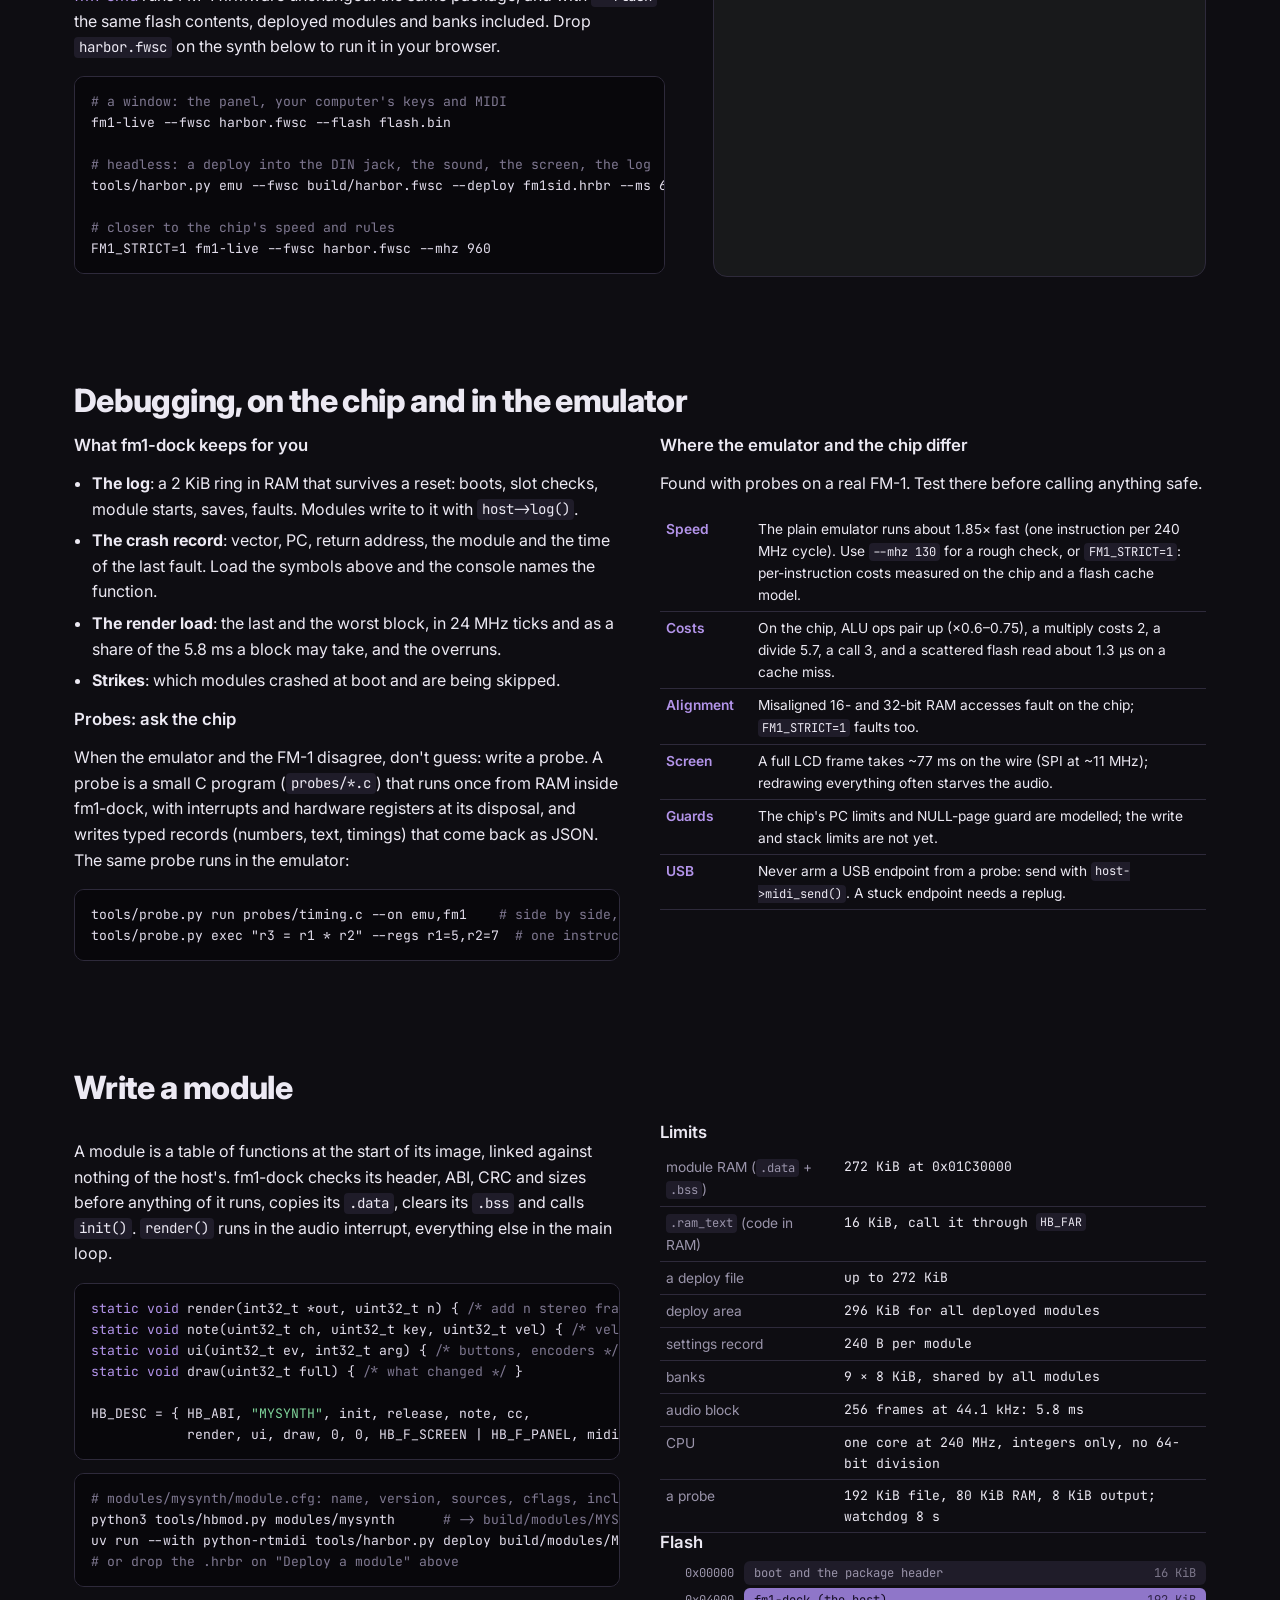
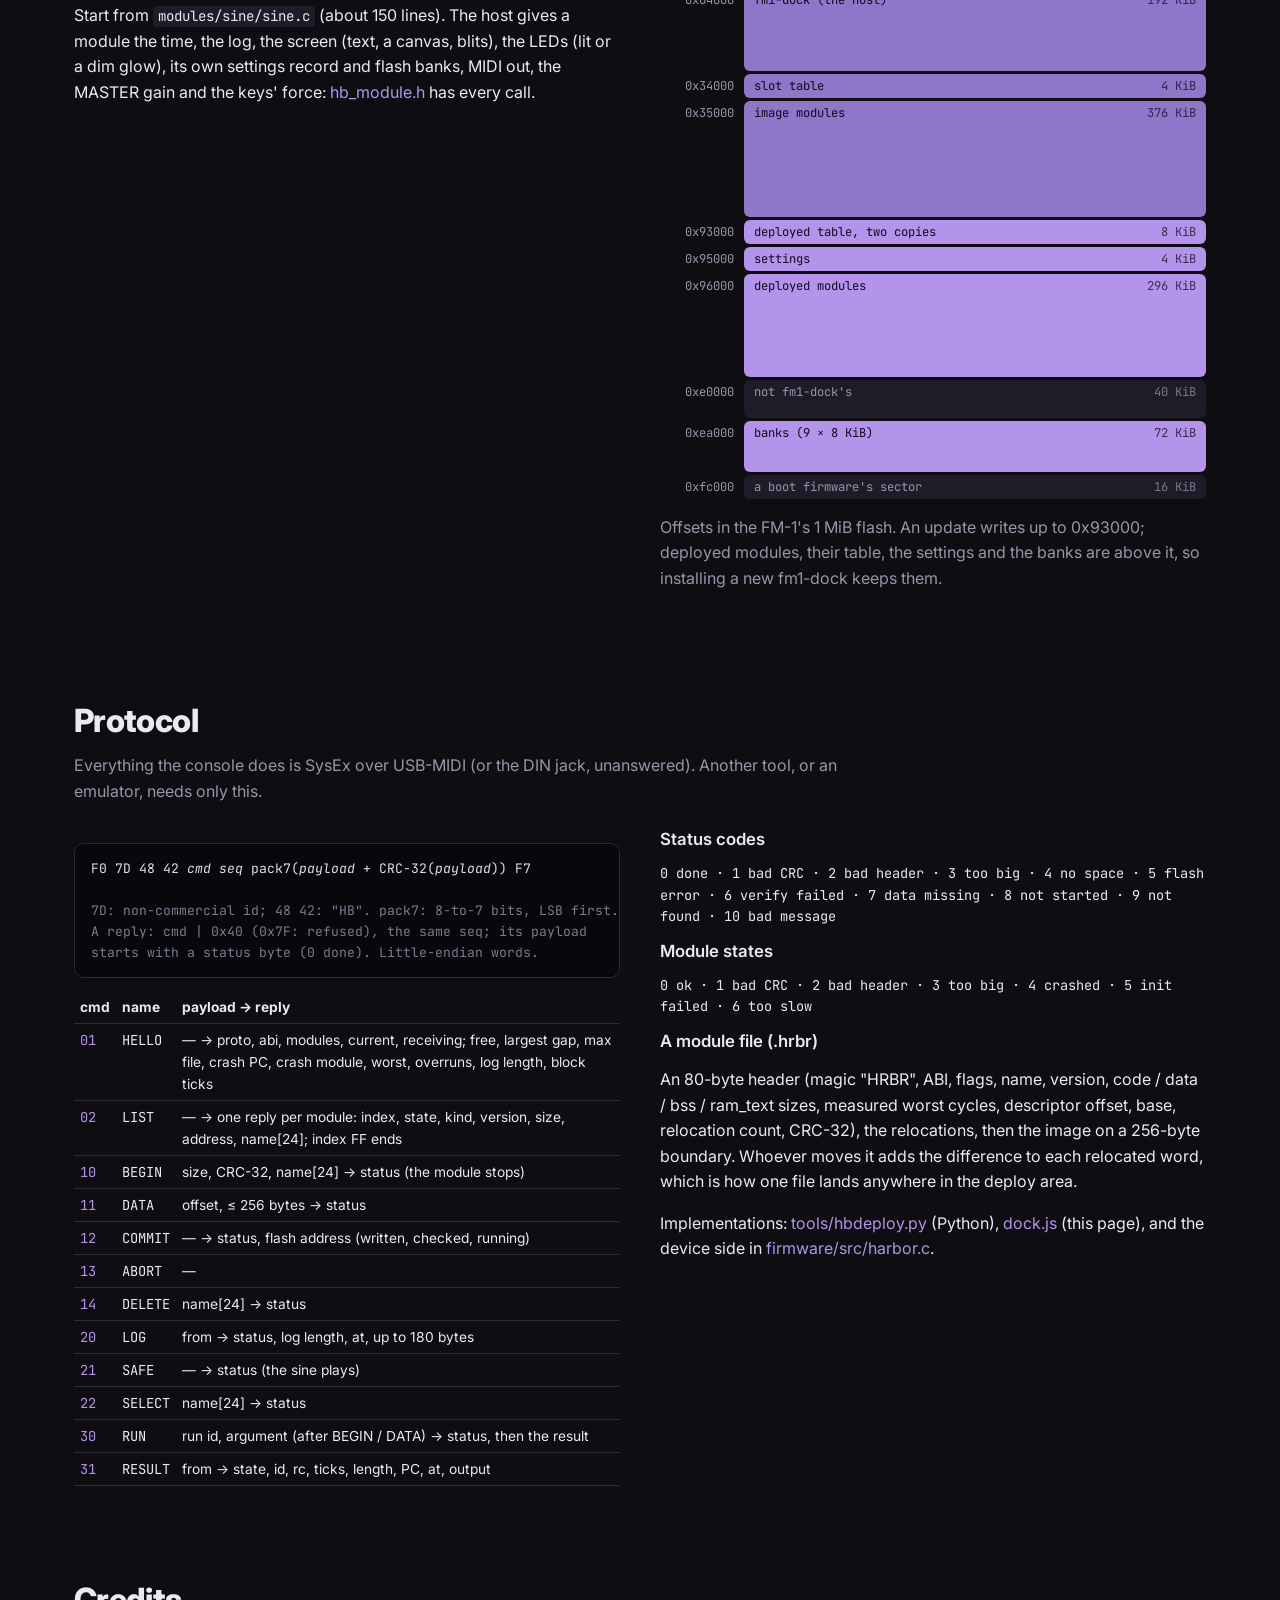
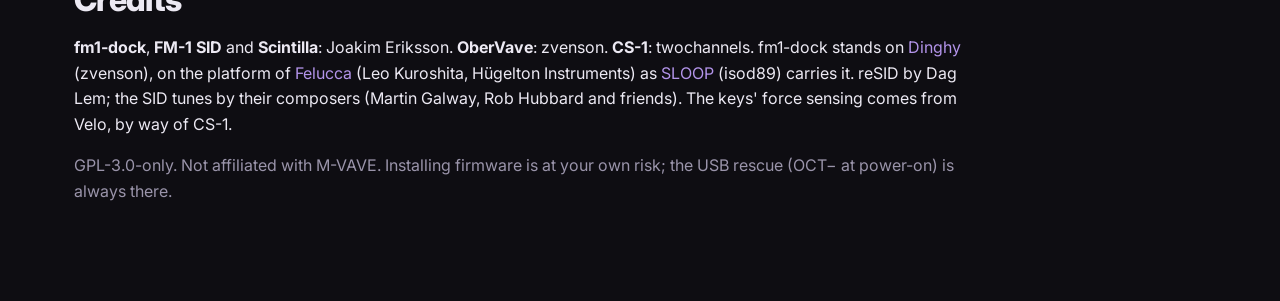
==== commit 34073bec: "fm1-dock's logo (traced from the drawing: the full logo and the icon, for light and dark): the bar, " ====
--- a/docs/index.html
+++ b/docs/index.html
@@ -9,11 +9,11 @@
 <link rel="preconnect" href="https://fonts.gstatic.com" crossorigin>
 <link href="https://fonts.googleapis.com/css2?family=JetBrains+Mono:wght@400;600&family=Inter:wght@400;600;800&display=swap" rel="stylesheet">
 <link rel="stylesheet" href="style.css">
-<link rel="icon" href="data:image/svg+xml,%3Csvg xmlns='http://www.w3.org/2000/svg' viewBox='0 0 32 32'%3E%3Crect width='32' height='32' rx='7' fill='%232a1446'/%3E%3Cpath d='M4 13c4-5 8-5 12 0s8 5 12 0M4 20c4-5 8-5 12 0s8 5 12 0' fill='none' stroke='%23b48cff' stroke-width='2.6' stroke-linecap='round'/%3E%3C/svg%3E">
+<link rel="icon" href="media/fm1-dock-icon.svg" type="image/svg+xml">
 </head>
 <body>
 <header class="top">
-  <a class="brand" href="#top"><svg viewBox="0 0 32 32" aria-hidden="true"><rect width="32" height="32" rx="7" fill="#2a1446"/><path d="M4 13c4-5 8-5 12 0s8 5 12 0M4 20c4-5 8-5 12 0s8 5 12 0" fill="none" stroke="#b48cff" stroke-width="2.6" stroke-linecap="round"/></svg>fm1-dock</a>
+  <a class="brand" href="#top"><img src="media/fm1-dock-light.svg" alt="fm1-dock"></a>
   <nav>
     <a href="#synths">Synths</a><a href="#play">Play</a><a href="#console">Console</a><a href="#emulator">Emulator</a>
     <a href="#debug">Debug</a><a href="#build">Build a module</a><a href="#protocol">Protocol</a>
@@ -23,6 +23,7 @@
 <main id="top">
 <section class="hero">
   <div class="hero-text">
+    <img class="hero-logo" src="media/fm1-dock-light.svg" alt="fm1-dock">
     <p class="kicker">for the M-VAVE FM-1</p>
     <h1>One firmware.<br><span>Many synths.</span></h1>
     <p class="lede">fm1-dock is installed once. The synths are modules in flash: hold HOME and pick another one,
--- a/docs/style.css
+++ b/docs/style.css
@@ -6,8 +6,8 @@
   --line: #2e2a3b;
   --fg: #ece9f3;
   --dim: #9a94aa;
-  --acc: #b48cff;
-  --acc2: #7d5cd6;
+  --acc: #b394ea;            /* the logo's lilac (#a98add), a touch lighter for text on dark */
+  --acc2: #8a6bc9;
   --ok: #7fd49a;
   --bad: #ff7a66;
   --warn: #ffcf66;
@@ -31,13 +31,14 @@
 .top { position: sticky; top: 0; z-index: 10; display: flex; align-items: center; gap: 24px; padding: 10px 24px;
   background: rgba(14, 13, 18, 0.85); backdrop-filter: blur(10px); border-bottom: 1px solid var(--line); }
 .brand { display: flex; align-items: center; gap: 10px; color: var(--fg); font-weight: 800; font-size: 1.15rem; }
-.brand svg { width: 28px; height: 28px; }
+.brand img { height: 30px; display: block; }
 .top nav { min-width: 0; display: flex; gap: 18px; overflow-x: auto; scrollbar-width: none; }
 .top nav a { color: var(--dim); font-size: 0.92rem; white-space: nowrap; }
 .top nav a:hover { color: var(--fg); text-decoration: none; }
 
 main section { max-width: 1180px; margin: 0 auto; padding: 72px 24px 24px; }
 .hero { display: grid; grid-template-columns: 1fr 1.15fr; gap: 48px; align-items: center; padding-top: 56px; }
+.hero-logo { width: min(340px, 80%); display: block; margin: 0 0 18px -6px; }
 .kicker { color: var(--acc); font: 600 0.85rem var(--mono); text-transform: uppercase; letter-spacing: 0.12em; margin: 0 0 12px; }
 .hero h1 { font-size: clamp(2.4rem, 5vw, 3.8rem); font-weight: 800; letter-spacing: -0.03em; }
 .hero h1 span { color: var(--acc); }
@@ -50,8 +51,8 @@
 .btn { display: inline-flex; align-items: center; gap: 6px; padding: 9px 16px; border-radius: 9px; border: 1px solid var(--line);
   background: var(--bg3); color: var(--fg); font: 600 0.95rem var(--sans); cursor: pointer; }
 .btn:hover { border-color: var(--acc2); text-decoration: none; }
-.btn.primary { background: var(--acc); border-color: var(--acc); color: #1a0f2e; }
-.btn.primary:hover { background: #c6a6ff; }
+.btn.primary { background: #a98add; border-color: #a98add; color: #2f1840; }
+.btn.primary:hover { background: #bda4e8; }
 .btn.small { padding: 4px 10px; font-size: 0.82rem; border-radius: 7px; }
 .btn.danger { color: var(--bad); }
 .btn:disabled { opacity: 0.4; cursor: default; }
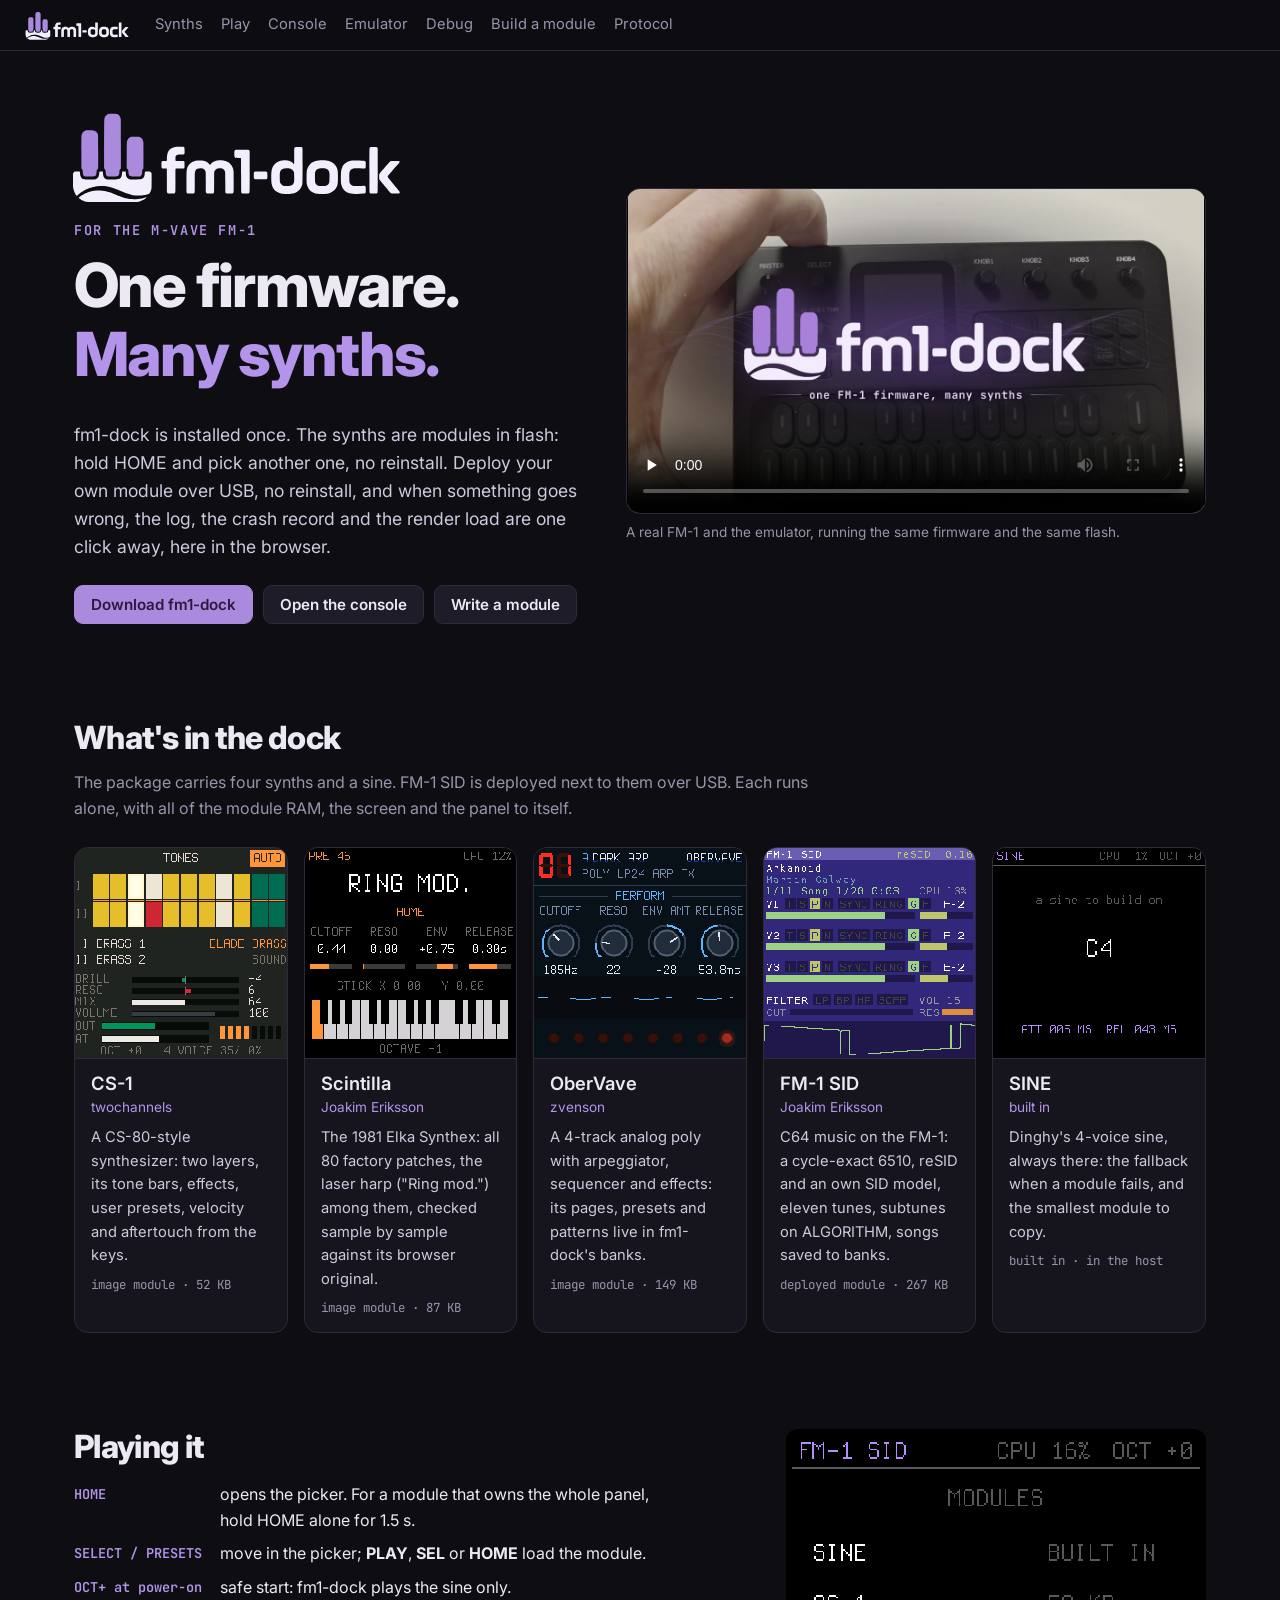
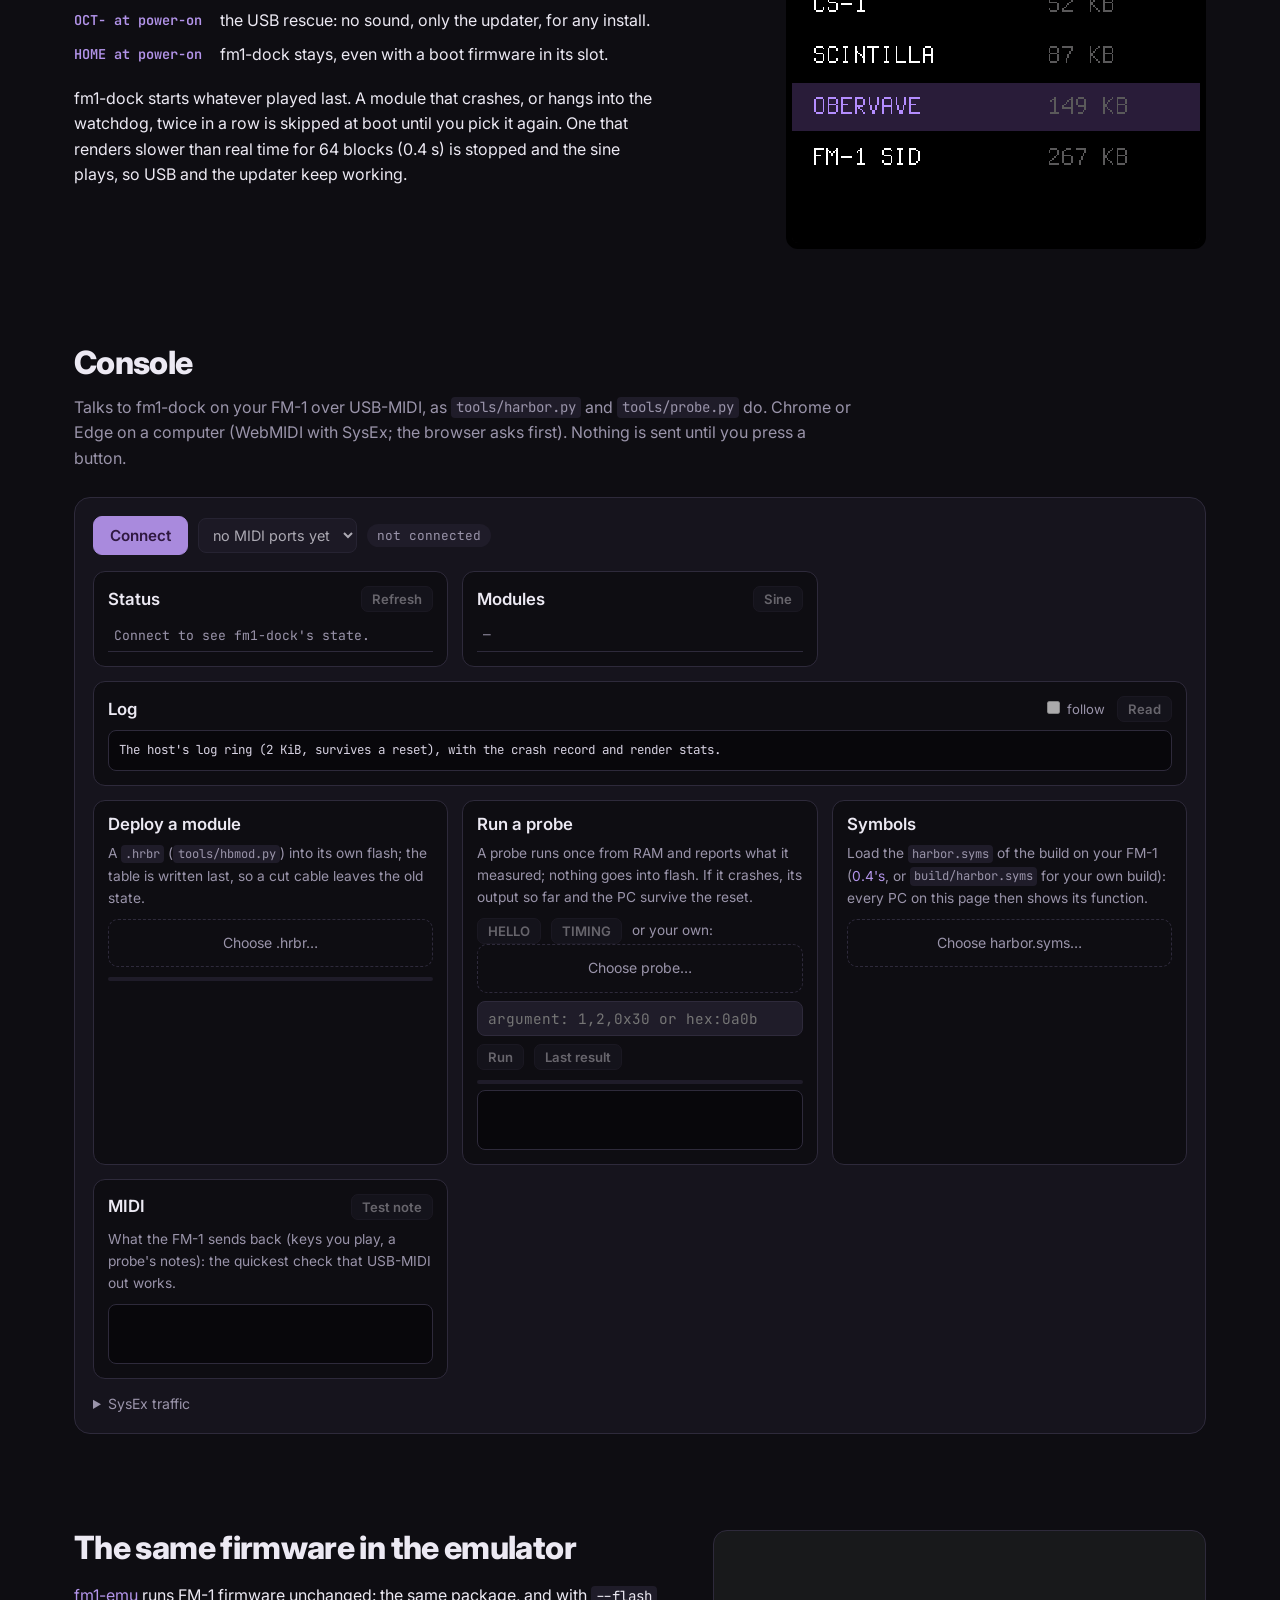
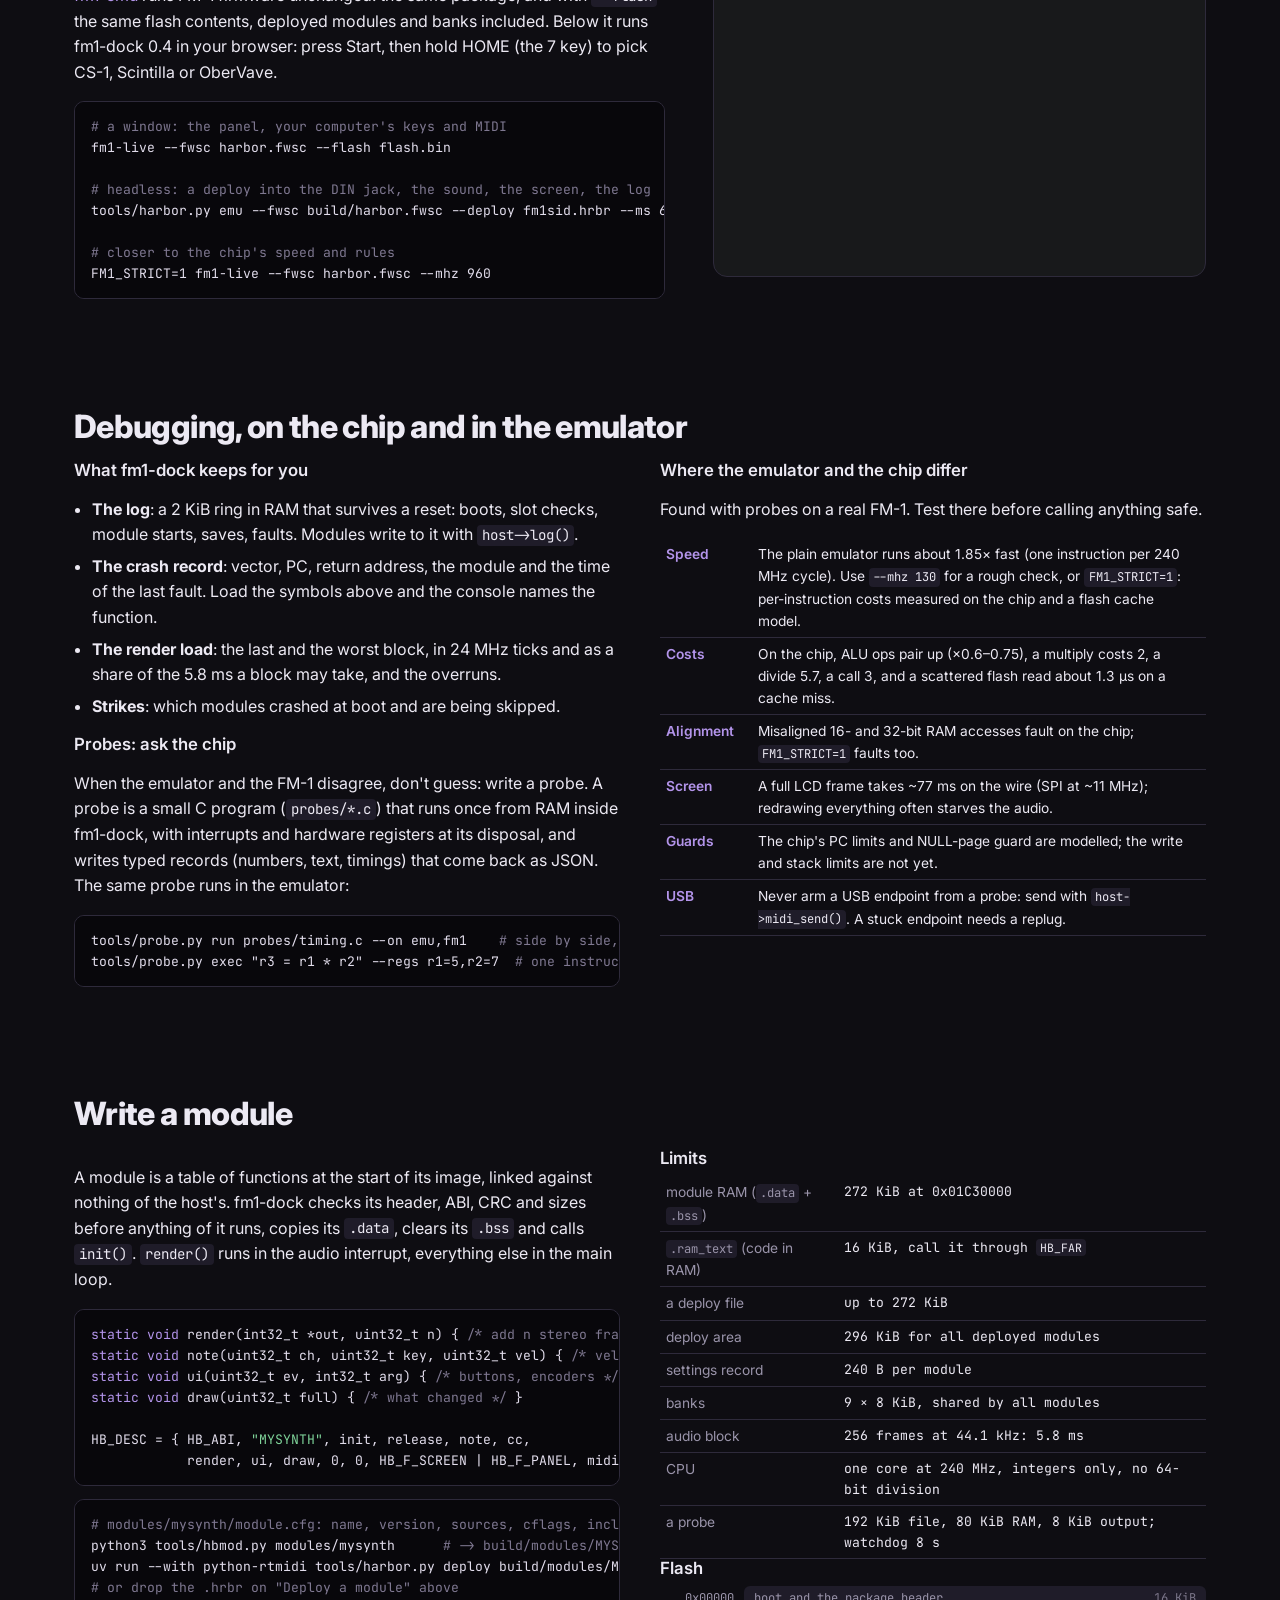
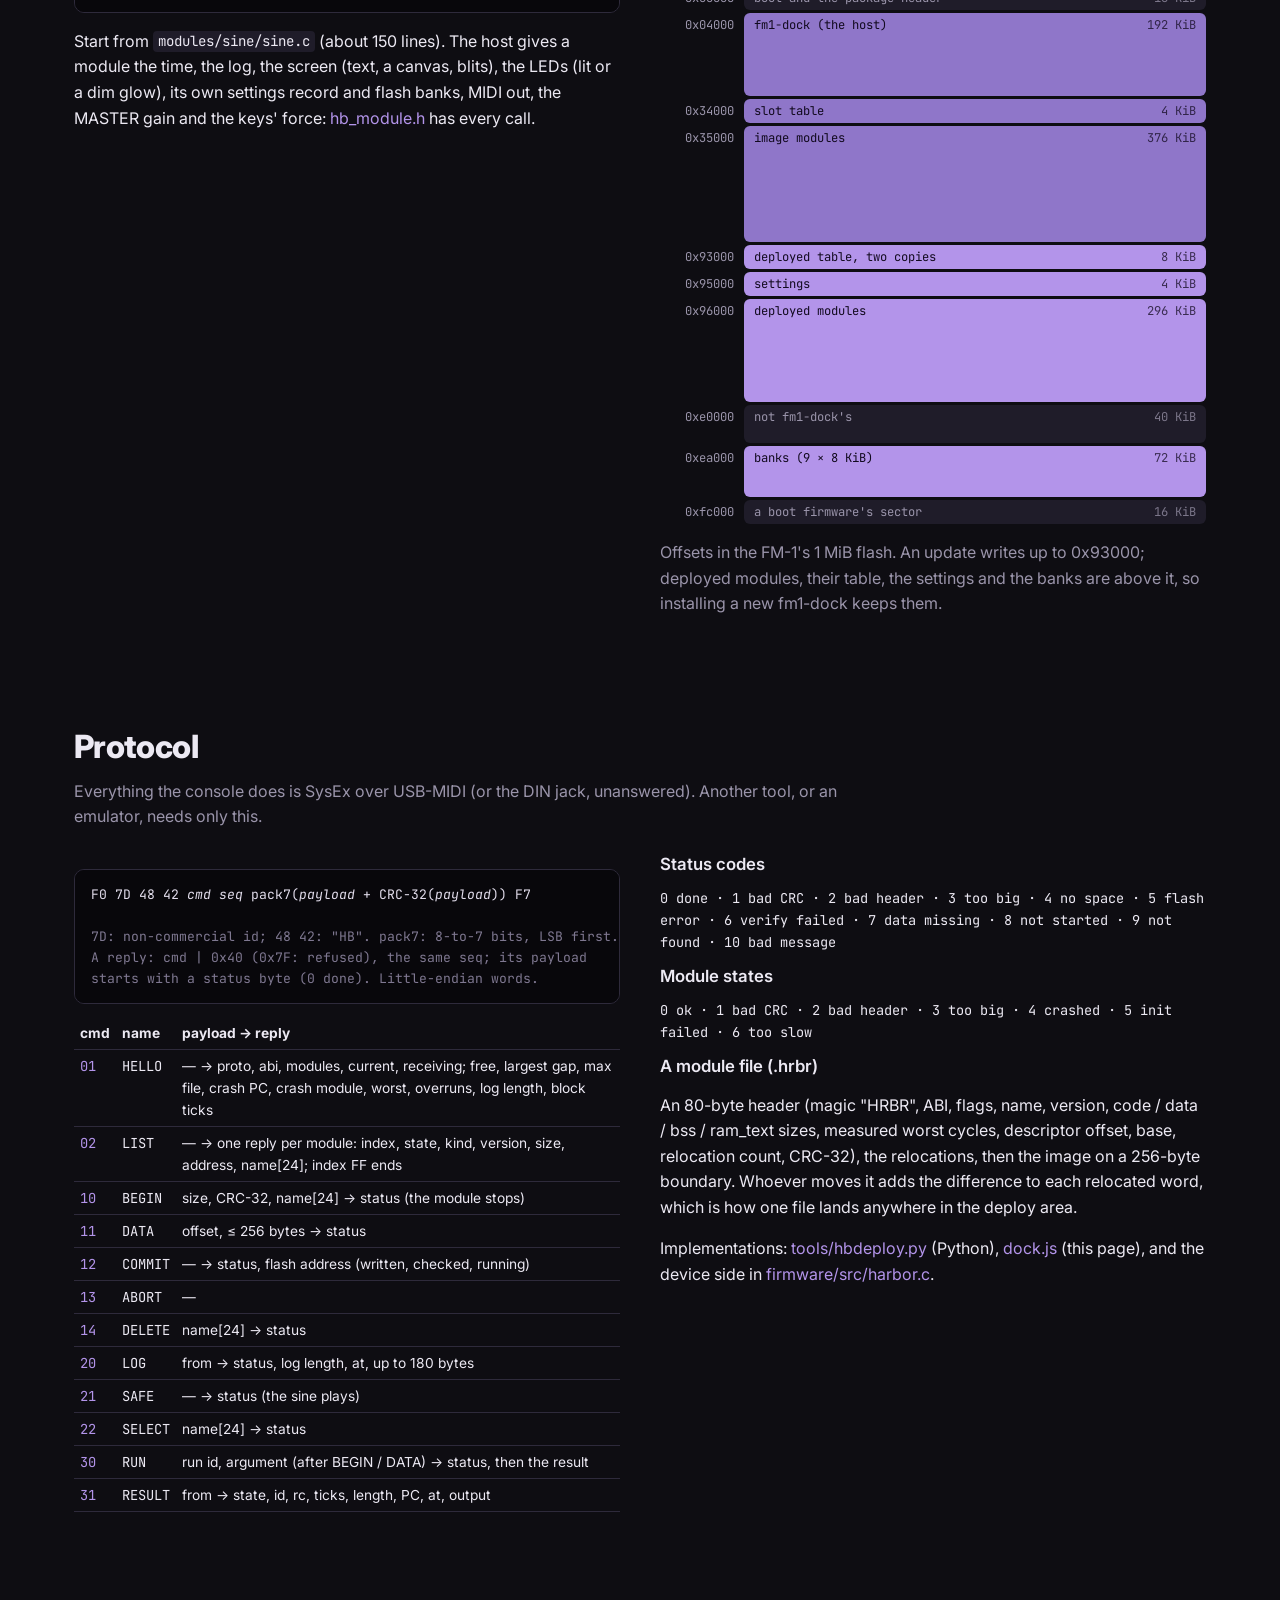
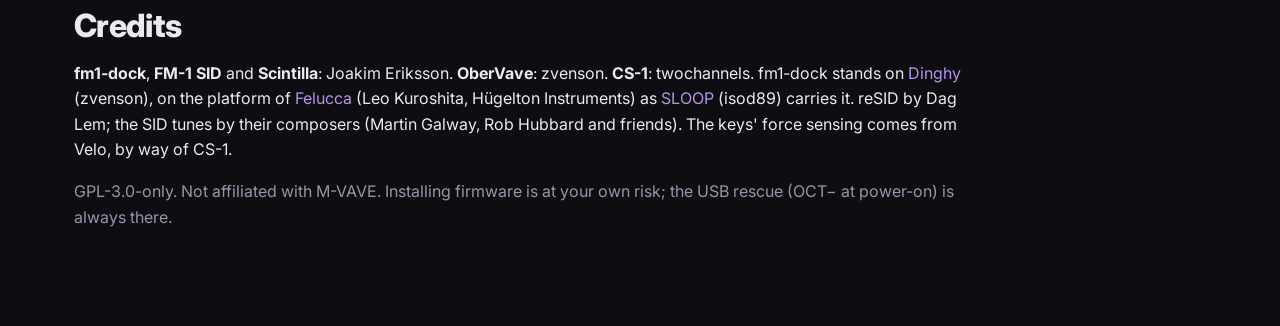
==== commit 23c22520: "The page's emulator starts fm1-dock 0.4 (its package and symbols on the page: fm1-emu's catalog take" ====
--- a/docs/index.html
+++ b/docs/index.html
@@ -30,7 +30,7 @@
       no reinstall. Deploy your own module over USB, no reinstall, and when something goes wrong, the log, the
       crash record and the render load are one click away, here in the browser.</p>
     <div class="cta">
-      <a class="btn primary" href="https://github.com/joakimeriksson/fm1-dock/releases">Download fm1-dock</a>
+      <a class="btn primary" href="https://github.com/joakimeriksson/fm1-dock/releases/latest">Download fm1-dock</a>
       <a class="btn" href="#console">Open the console</a>
       <a class="btn" href="#build">Write a module</a>
     </div>
@@ -150,7 +150,7 @@
 
       <div class="box">
         <div class="box-h"><h3>Symbols</h3></div>
-        <p class="dim">Load the <code>harbor.syms</code> of the build on your FM-1 (next to <code>harbor.fwsc</code> in a release, or <code>build/</code>): every PC
+        <p class="dim">Load the <code>harbor.syms</code> of the build on your FM-1 (<a href="fm1-dock-0.4.syms">0.4's</a>, or <code>build/harbor.syms</code> for your own build): every PC
           on this page then shows its function.</p>
         <label class="file"><input type="file" id="c-syms" accept=".syms,.txt"><span>Choose harbor.syms…</span></label>
         <p id="c-syms-msg" class="msg"></p>
@@ -171,8 +171,8 @@
   <div>
     <h2>The same firmware in the emulator</h2>
     <p><a href="https://github.com/joakimeriksson/fm1-emu">fm1-emu</a> runs FM-1 firmware unchanged: the same package, and with
-      <code>--flash</code> the same flash contents, deployed modules and banks included. Drop <code>harbor.fwsc</code> on the synth
-      below to run it in your browser.</p>
+      <code>--flash</code> the same flash contents, deployed modules and banks included. Below it runs fm1-dock 0.4 in your
+      browser: press Start, then hold HOME (the 7 key) to pick CS-1, Scintilla or OberVave.</p>
     <pre class="code"><span class="c"># a window: the panel, your computer's keys and MIDI</span>
 fm1-live --fwsc harbor.fwsc --flash flash.bin
 
@@ -183,7 +183,7 @@
 FM1_STRICT=1 fm1-live --fwsc harbor.fwsc --mhz 960</pre>
   </div>
   <div class="emu-frame">
-    <iframe src="https://joakimeriksson.github.io/fm1-emu/?embed=1" title="fm1-emu: the FM-1 in the browser" loading="lazy" allow="midi; autoplay"></iframe>
+    <iframe src="https://joakimeriksson.github.io/fm1-emu/?embed=1&amp;fw=fm1dock" title="fm1-emu: the FM-1 in the browser" loading="lazy" allow="midi; autoplay"></iframe>
   </div>
 </section>
 
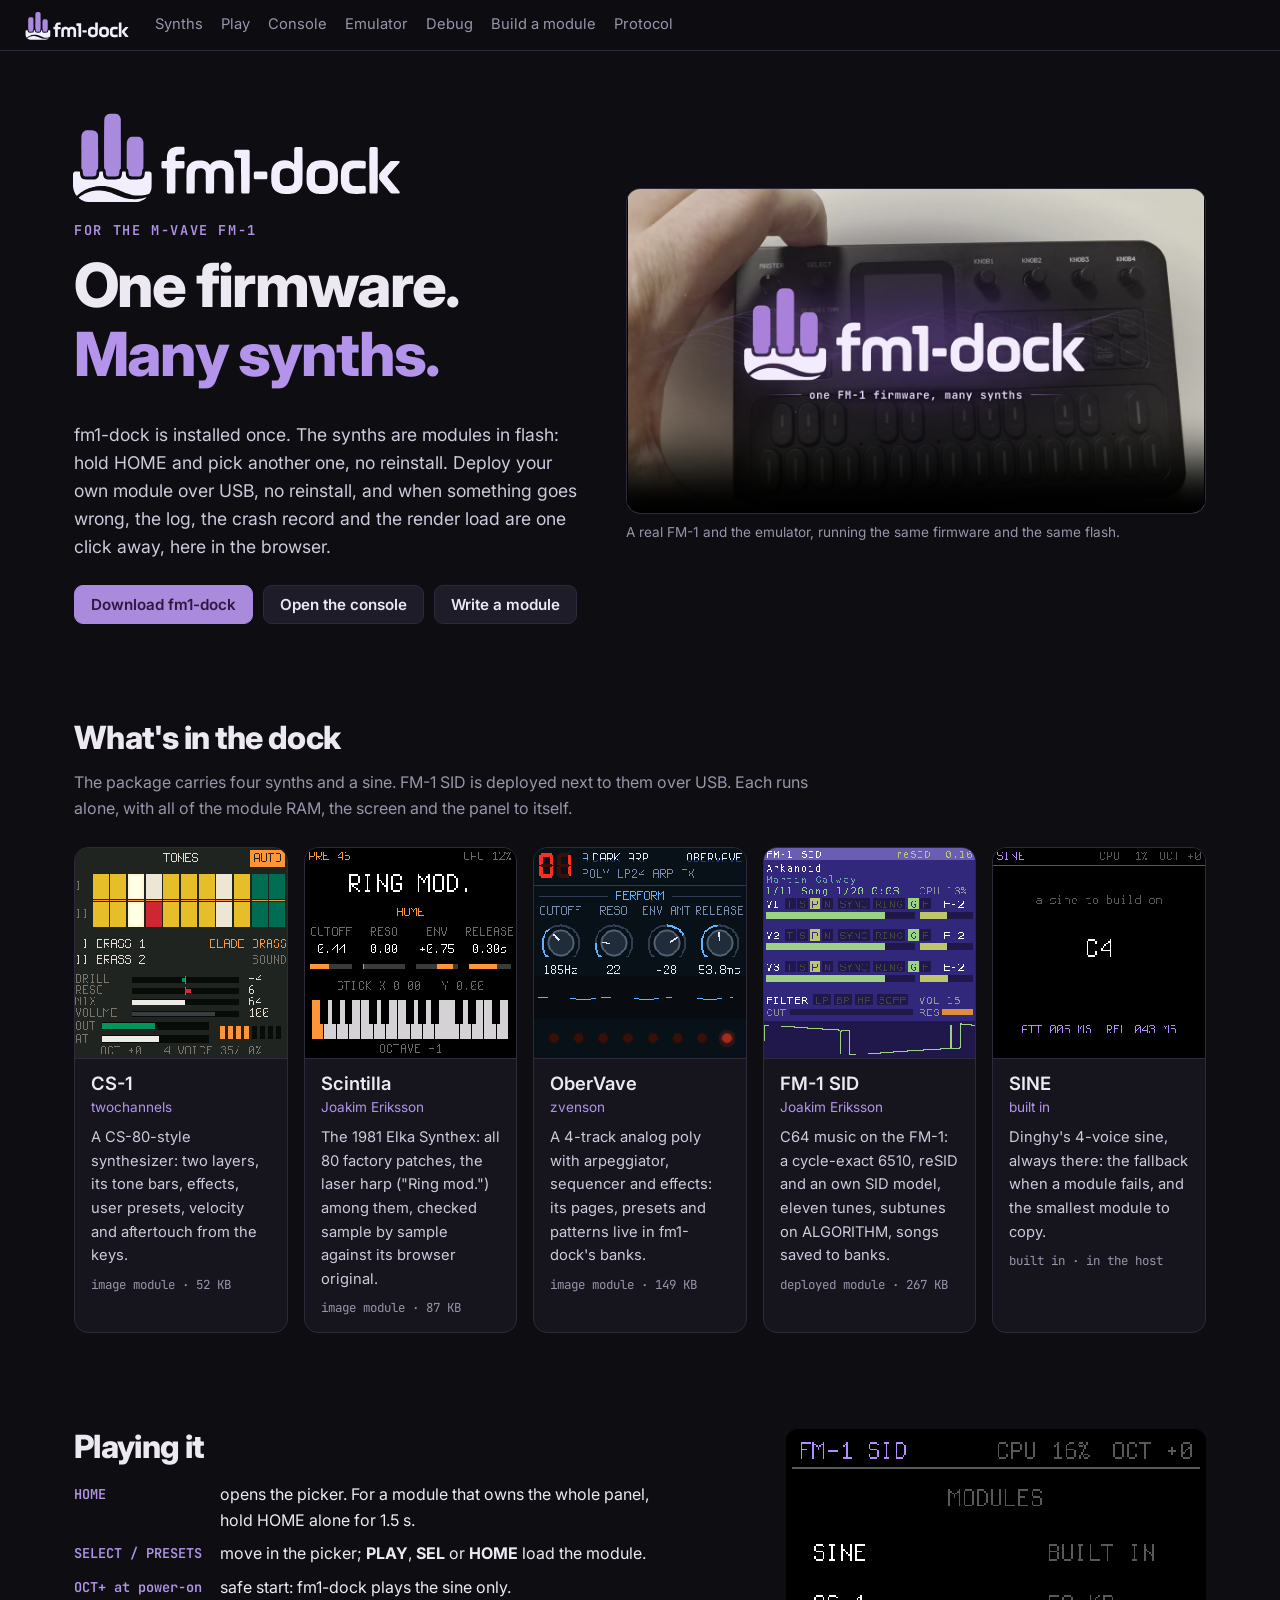
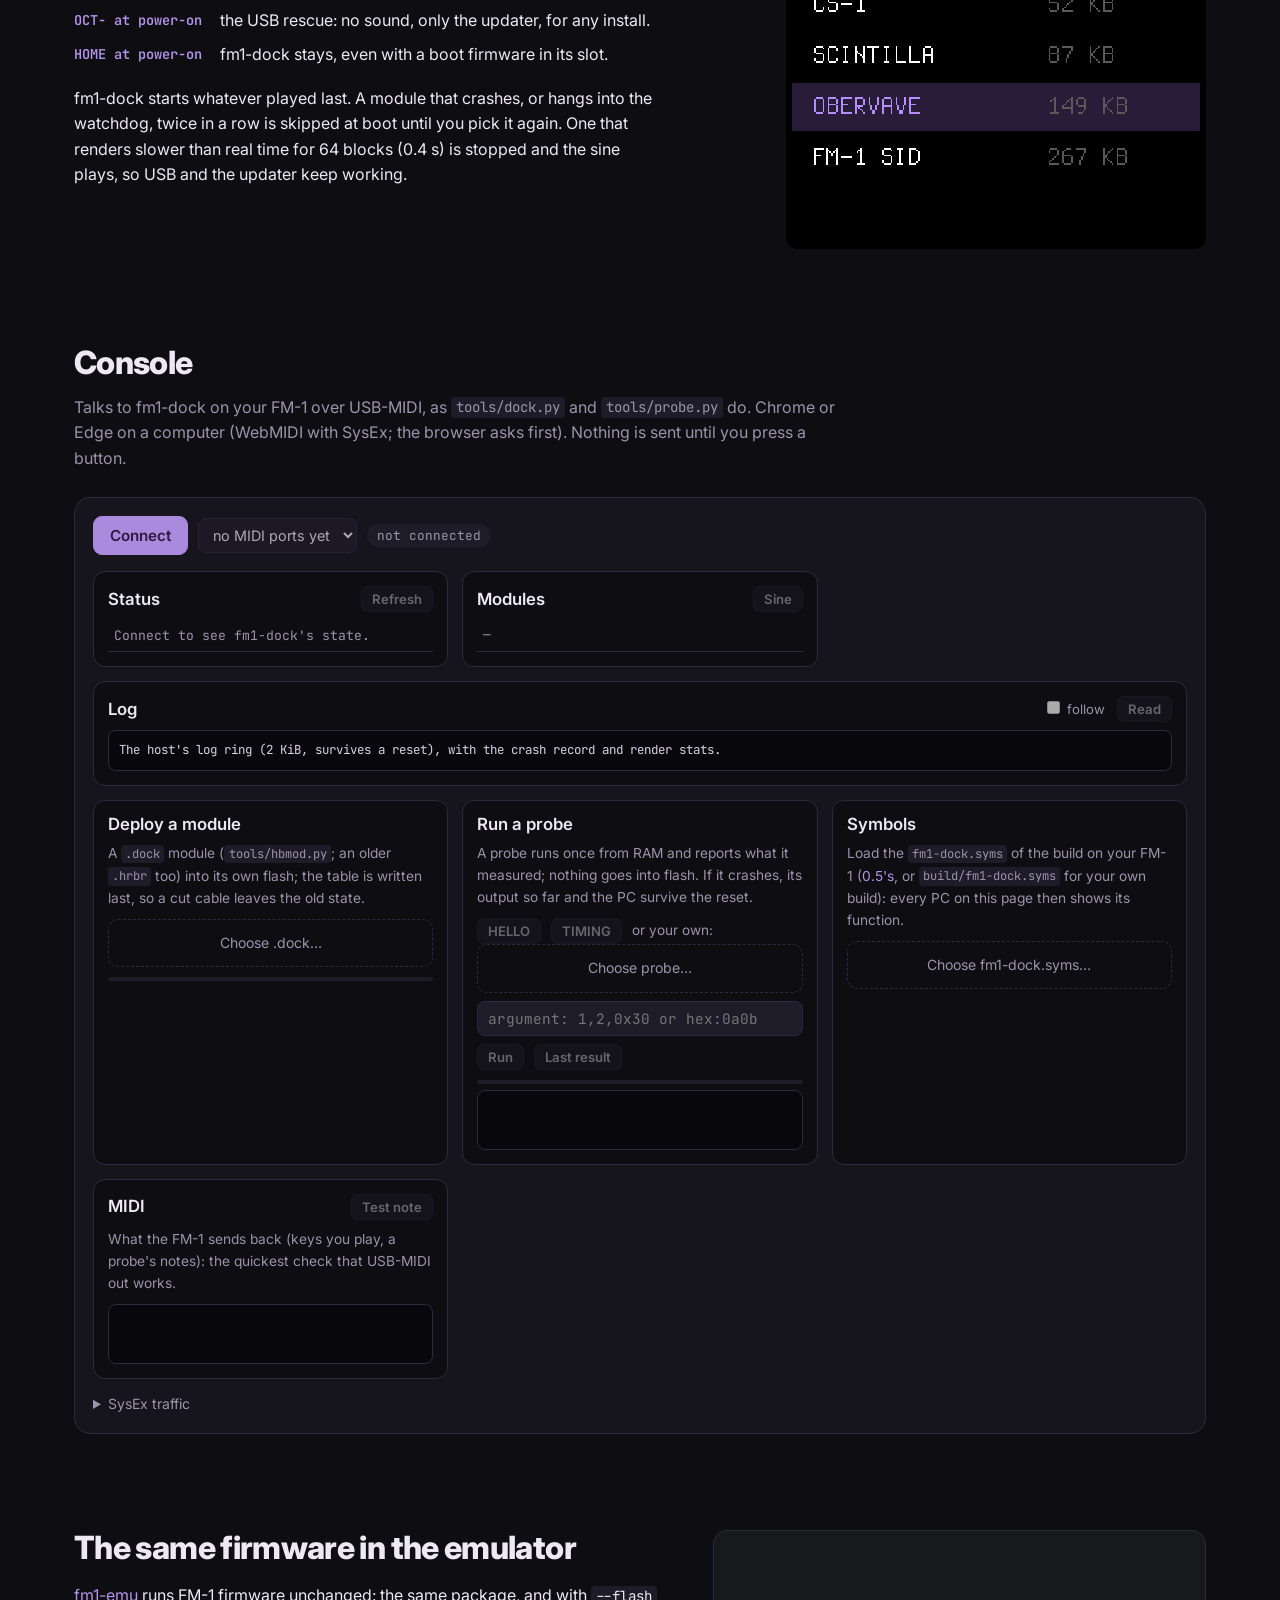
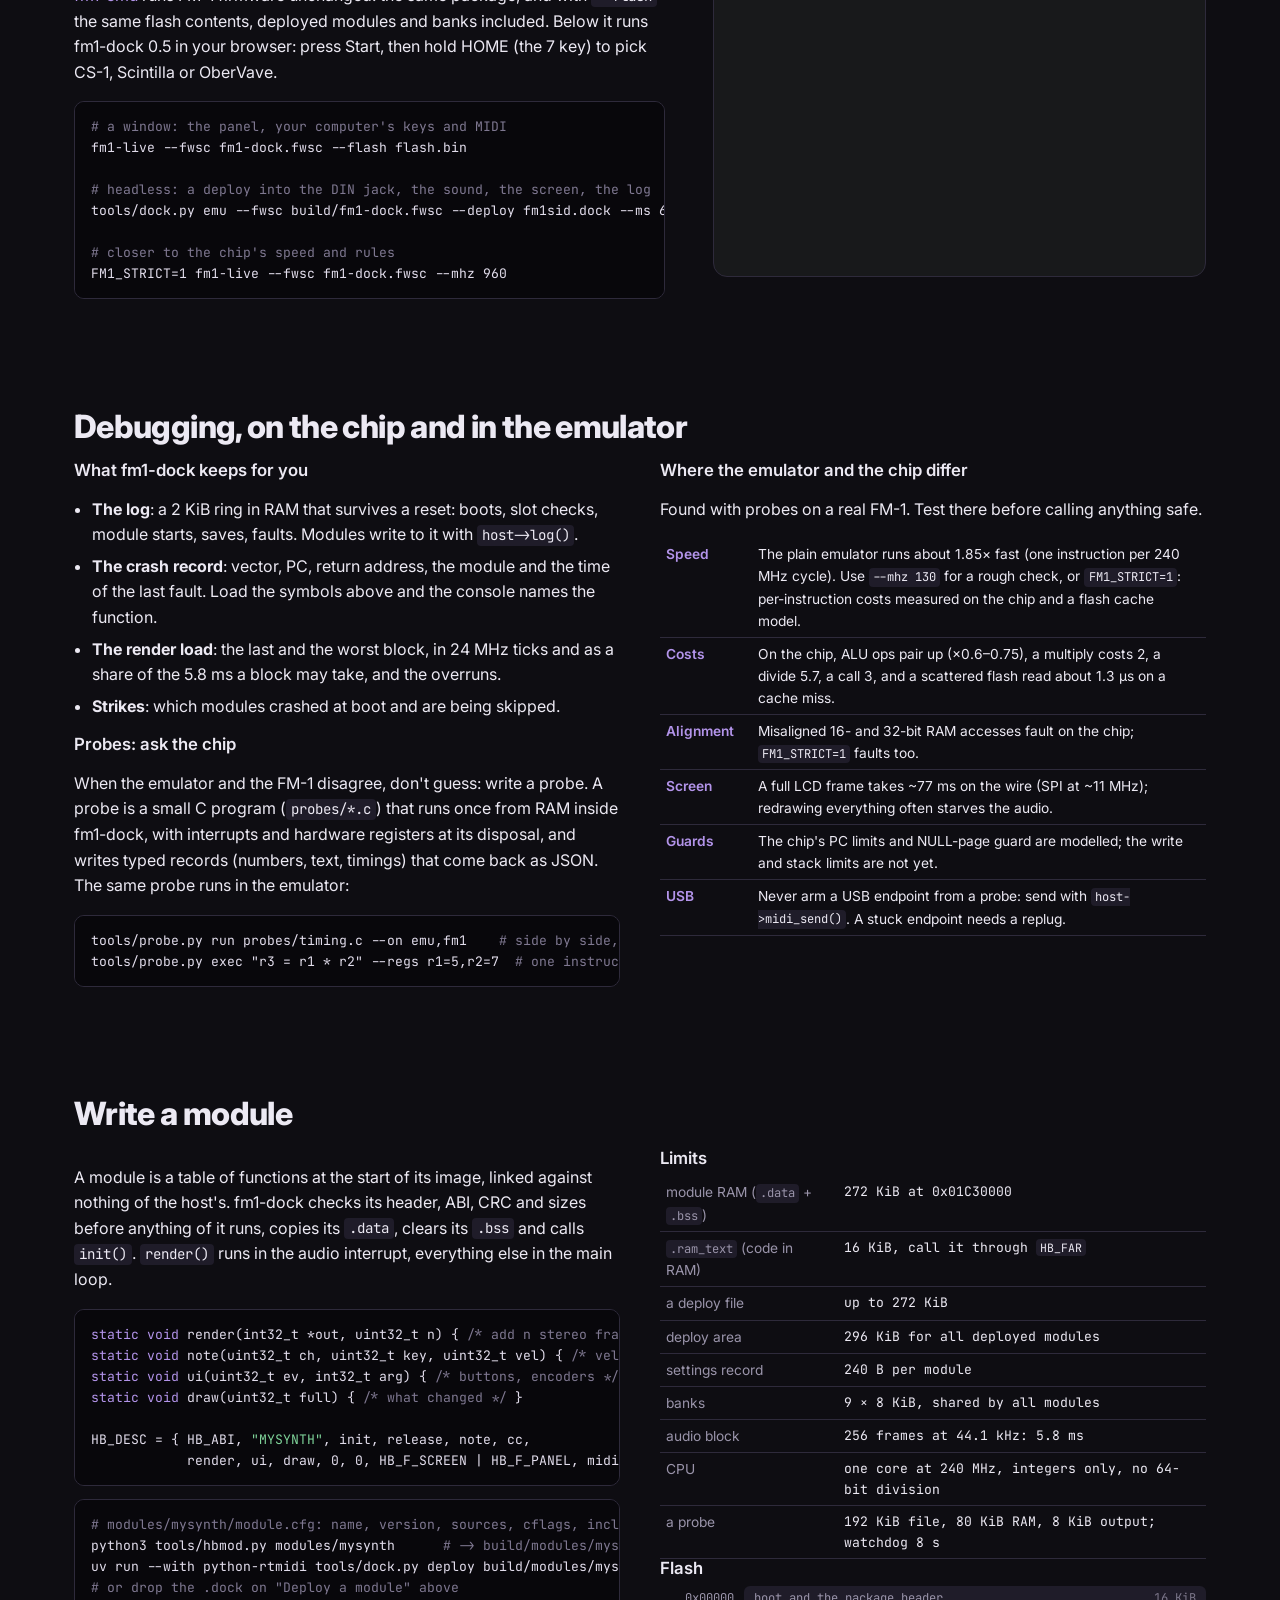
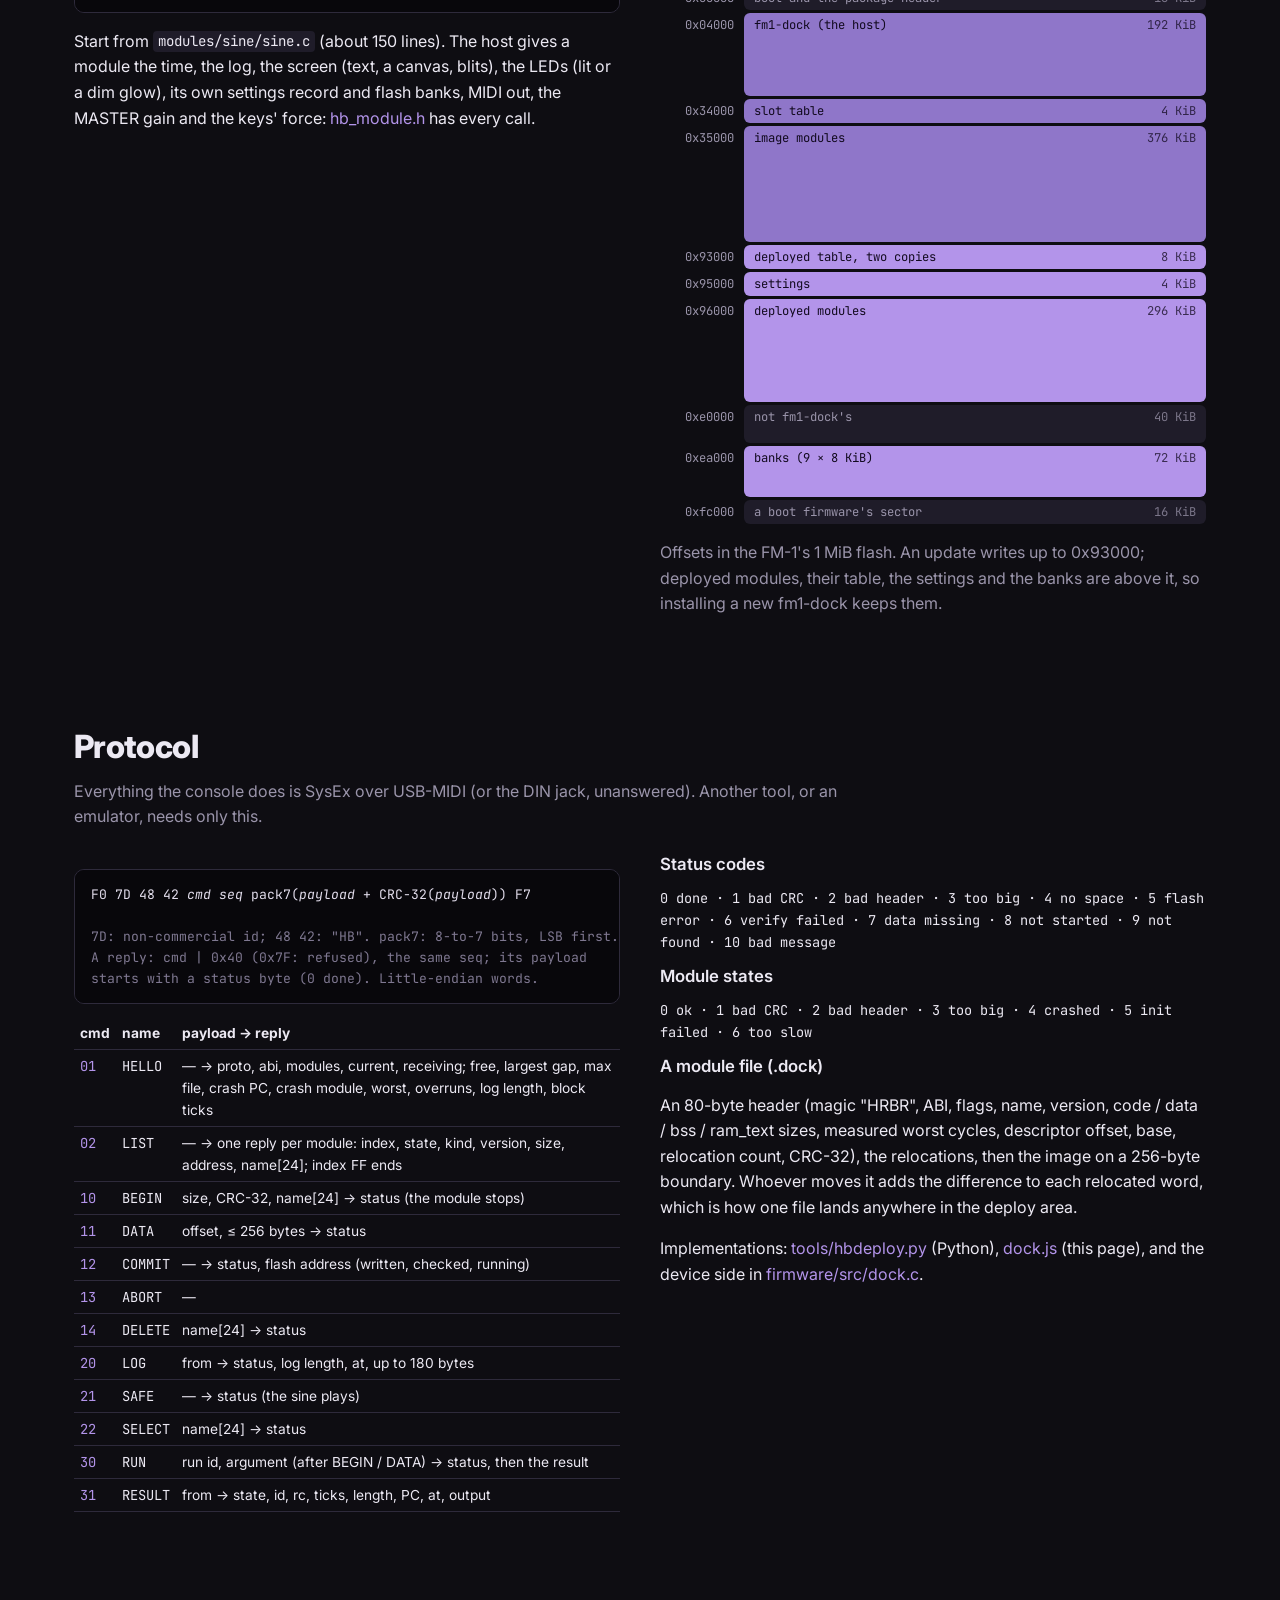
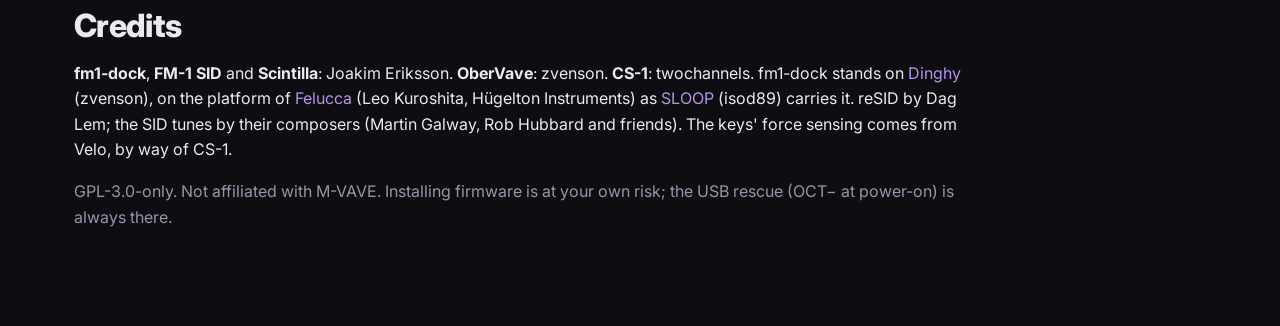
==== commit a74122a0: "fm1-dock: the code by its name (formerly harbor); the package's modules by default; probes from 1.5 " ====
--- a/docs/index.html
+++ b/docs/index.html
@@ -98,7 +98,7 @@
 
 <section id="console">
   <h2>Console</h2>
-  <p class="sub">Talks to fm1-dock on your FM-1 over USB-MIDI, as <code>tools/harbor.py</code> and <code>tools/probe.py</code> do.
+  <p class="sub">Talks to fm1-dock on your FM-1 over USB-MIDI, as <code>tools/dock.py</code> and <code>tools/probe.py</code> do.
     Chrome or Edge on a computer (WebMIDI with SysEx; the browser asks first). Nothing is sent until you press a button.</p>
 
   <div class="panel" id="con">
@@ -128,8 +128,8 @@
 
       <div class="box">
         <div class="box-h"><h3>Deploy a module</h3></div>
-        <p class="dim">A <code>.hrbr</code> (<code>tools/hbmod.py</code>) into its own flash; the table is written last, so a cut cable leaves the old state.</p>
-        <label class="file"><input type="file" id="c-deploy-file" accept=".hrbr" disabled><span>Choose .hrbr…</span></label>
+        <p class="dim">A <code>.dock</code> module (<code>tools/hbmod.py</code>; an older <code>.hrbr</code> too) into its own flash; the table is written last, so a cut cable leaves the old state.</p>
+        <label class="file"><input type="file" id="c-deploy-file" accept=".dock,.hrbr" disabled><span>Choose .dock…</span></label>
         <div class="progress"><div id="c-deploy-bar"></div></div>
         <p id="c-deploy-msg" class="msg"></p>
       </div>
@@ -140,7 +140,7 @@
         <div class="row"><button class="btn small" data-probe="hello" disabled title="probes/hello.c: the probe path itself">HELLO</button>
           <button class="btn small" data-probe="timing" disabled title="probes/timing.c: what instructions cost on this FM-1">TIMING</button>
           <span class="dim small">or your own:</span></div>
-        <label class="file"><input type="file" id="c-probe-file" accept=".hrbr" disabled><span>Choose probe…</span></label>
+        <label class="file"><input type="file" id="c-probe-file" accept=".dock,.hrbr" disabled><span>Choose probe…</span></label>
         <input id="c-probe-arg" type="text" placeholder="argument: 1,2,0x30 or hex:0a0b" disabled>
         <div class="row"><button id="c-probe-run" class="btn small" disabled>Run</button>
           <button id="c-probe-result" class="btn small" disabled title="RESULT: the last probe's output again (after a crash)">Last result</button></div>
@@ -150,9 +150,9 @@
 
       <div class="box">
         <div class="box-h"><h3>Symbols</h3></div>
-        <p class="dim">Load the <code>harbor.syms</code> of the build on your FM-1 (<a href="fm1-dock-0.4.syms">0.4's</a>, or <code>build/harbor.syms</code> for your own build): every PC
+        <p class="dim">Load the <code>fm1-dock.syms</code> of the build on your FM-1 (<a href="fm1-dock-0.5.syms">0.5's</a>, or <code>build/fm1-dock.syms</code> for your own build): every PC
           on this page then shows its function.</p>
-        <label class="file"><input type="file" id="c-syms" accept=".syms,.txt"><span>Choose harbor.syms…</span></label>
+        <label class="file"><input type="file" id="c-syms" accept=".syms,.txt"><span>Choose fm1-dock.syms…</span></label>
         <p id="c-syms-msg" class="msg"></p>
       </div>
 
@@ -171,16 +171,16 @@
   <div>
     <h2>The same firmware in the emulator</h2>
     <p><a href="https://github.com/joakimeriksson/fm1-emu">fm1-emu</a> runs FM-1 firmware unchanged: the same package, and with
-      <code>--flash</code> the same flash contents, deployed modules and banks included. Below it runs fm1-dock 0.4 in your
+      <code>--flash</code> the same flash contents, deployed modules and banks included. Below it runs fm1-dock 0.5 in your
       browser: press Start, then hold HOME (the 7 key) to pick CS-1, Scintilla or OberVave.</p>
     <pre class="code"><span class="c"># a window: the panel, your computer's keys and MIDI</span>
-fm1-live --fwsc harbor.fwsc --flash flash.bin
+fm1-live --fwsc fm1-dock.fwsc --flash flash.bin
 
 <span class="c"># headless: a deploy into the DIN jack, the sound, the screen, the log</span>
-tools/harbor.py emu --fwsc build/harbor.fwsc --deploy fm1sid.hrbr --ms 6000
+tools/dock.py emu --fwsc build/fm1-dock.fwsc --deploy fm1sid.dock --ms 6000
 
 <span class="c"># closer to the chip's speed and rules</span>
-FM1_STRICT=1 fm1-live --fwsc harbor.fwsc --mhz 960</pre>
+FM1_STRICT=1 fm1-live --fwsc fm1-dock.fwsc --mhz 960</pre>
   </div>
   <div class="emu-frame">
     <iframe src="https://joakimeriksson.github.io/fm1-emu/?embed=1&amp;fw=fm1dock" title="fm1-emu: the FM-1 in the browser" loading="lazy" allow="midi; autoplay"></iframe>
@@ -240,12 +240,12 @@
 HB_DESC = { HB_ABI, <span class="s">"MYSYNTH"</span>, init, release, note, cc,
             render, ui, draw, 0, 0, HB_F_SCREEN | HB_F_PANEL, midi };</pre>
       <pre class="code"><span class="c"># modules/mysynth/module.cfg: name, version, sources, cflags, includes, libs</span>
-python3 tools/hbmod.py modules/mysynth      <span class="c"># -> build/modules/MYSYNTH.hrbr</span>
-uv run --with python-rtmidi tools/harbor.py deploy build/modules/MYSYNTH.hrbr
-<span class="c"># or drop the .hrbr on "Deploy a module" above</span></pre>
+python3 tools/hbmod.py modules/mysynth      <span class="c"># -> build/modules/mysynth.dock</span>
+uv run --with python-rtmidi tools/dock.py deploy build/modules/mysynth.dock
+<span class="c"># or drop the .dock on "Deploy a module" above</span></pre>
       <p>Start from <code>modules/sine/sine.c</code> (about 150 lines). The host gives a module the time, the log, the screen
         (text, a canvas, blits), the LEDs (lit or a dim glow), its own settings record and flash banks, MIDI out, the MASTER gain and
-        the keys' force: <a href="https://github.com/joakimeriksson/fm1-dock/blob/main/firmware/harbor/hb_module.h">hb_module.h</a> has every call.</p>
+        the keys' force: <a href="https://github.com/joakimeriksson/fm1-dock/blob/main/firmware/dock/hb_module.h">hb_module.h</a> has every call.</p>
     </div>
     <div>
       <h3>Limits</h3>
@@ -300,13 +300,13 @@
         7 data missing · 8 not started · 9 not found · 10 bad message</p>
       <h3>Module states</h3>
       <p class="mono small">0 ok · 1 bad CRC · 2 bad header · 3 too big · 4 crashed · 5 init failed · 6 too slow</p>
-      <h3>A module file (.hrbr)</h3>
+      <h3>A module file (.dock)</h3>
       <p>An 80-byte header (magic "HRBR", ABI, flags, name, version, code / data / bss / ram_text sizes, measured worst cycles,
         descriptor offset, base, relocation count, CRC-32), the relocations, then the image on a 256-byte boundary. Whoever
         moves it adds the difference to each relocated word, which is how one file lands anywhere in the deploy area.</p>
       <p>Implementations: <a href="https://github.com/joakimeriksson/fm1-dock/blob/main/tools/hbdeploy.py">tools/hbdeploy.py</a>
         (Python), <a href="dock.js">dock.js</a> (this page), and the device side in
-        <a href="https://github.com/joakimeriksson/fm1-dock/blob/main/firmware/src/harbor.c">firmware/src/harbor.c</a>.</p>
+        <a href="https://github.com/joakimeriksson/fm1-dock/blob/main/firmware/src/dock.c">firmware/src/dock.c</a>.</p>
     </div>
   </div>
 </section>
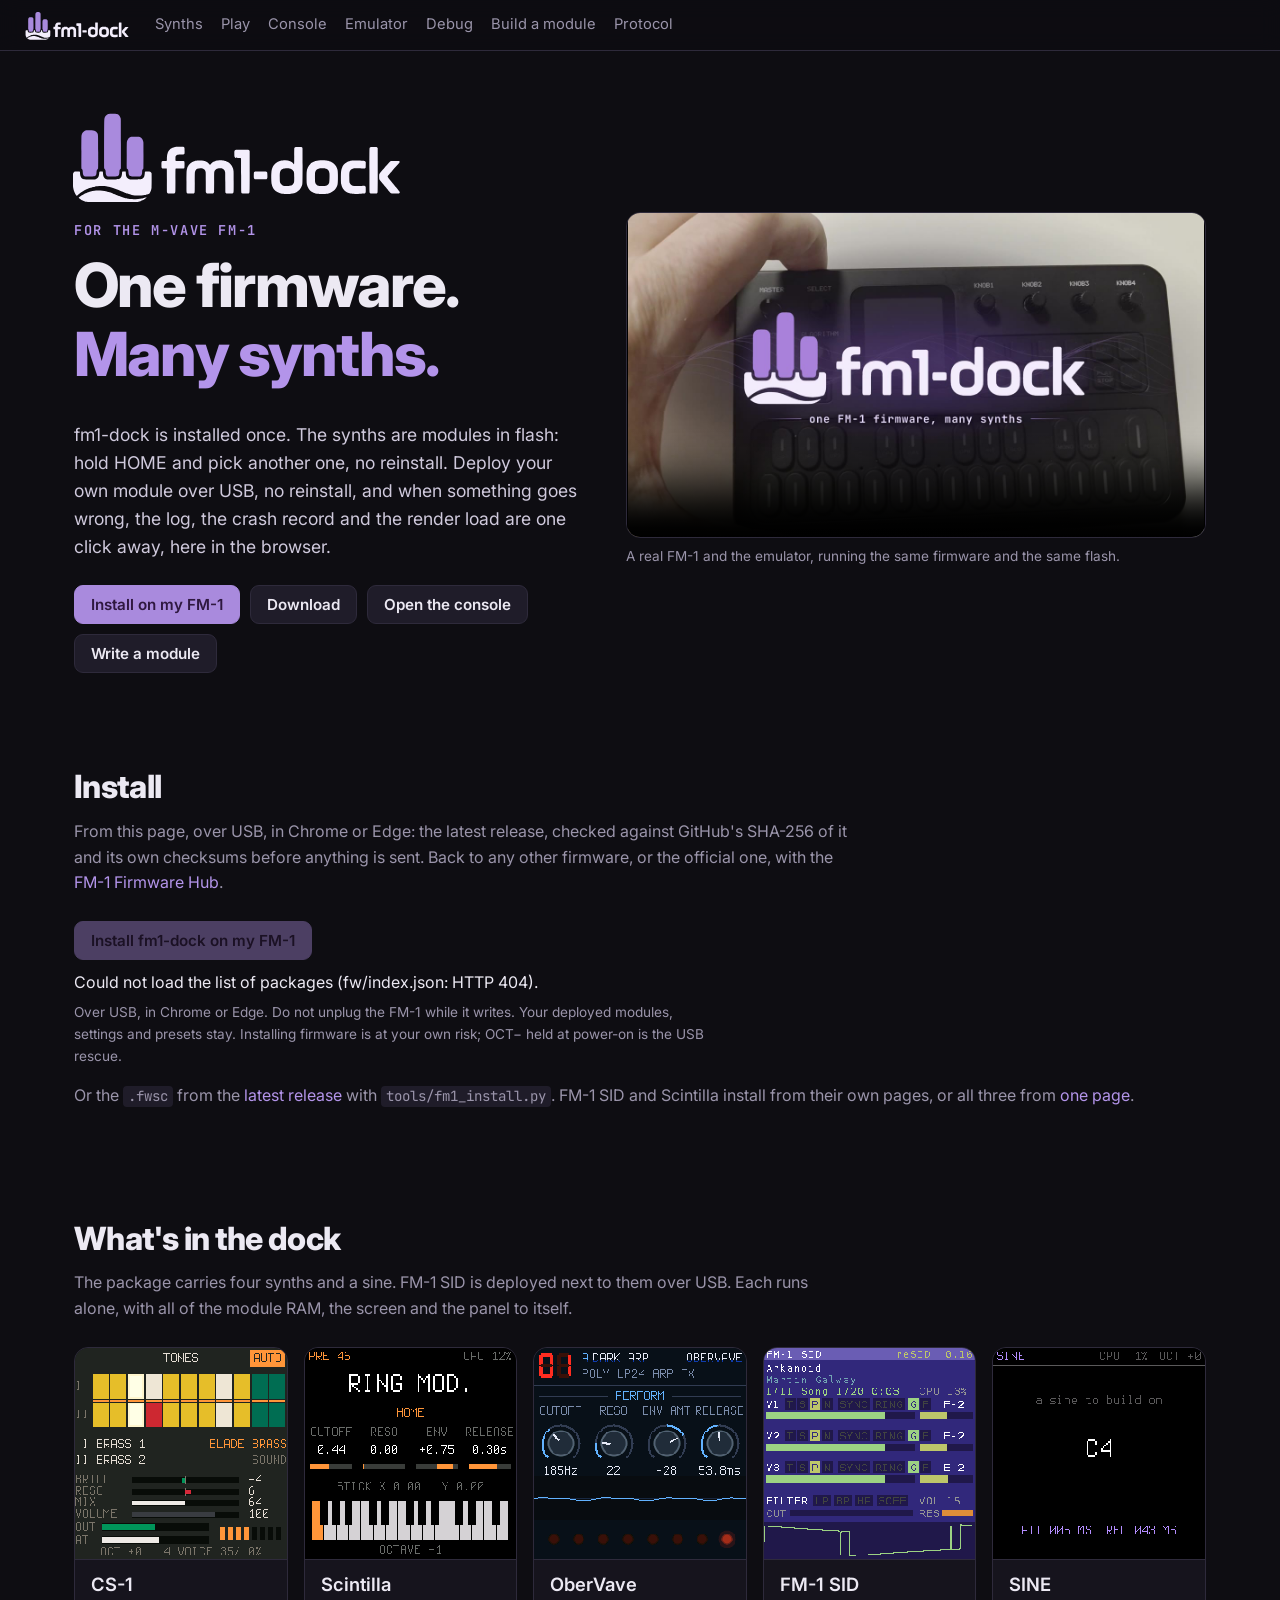
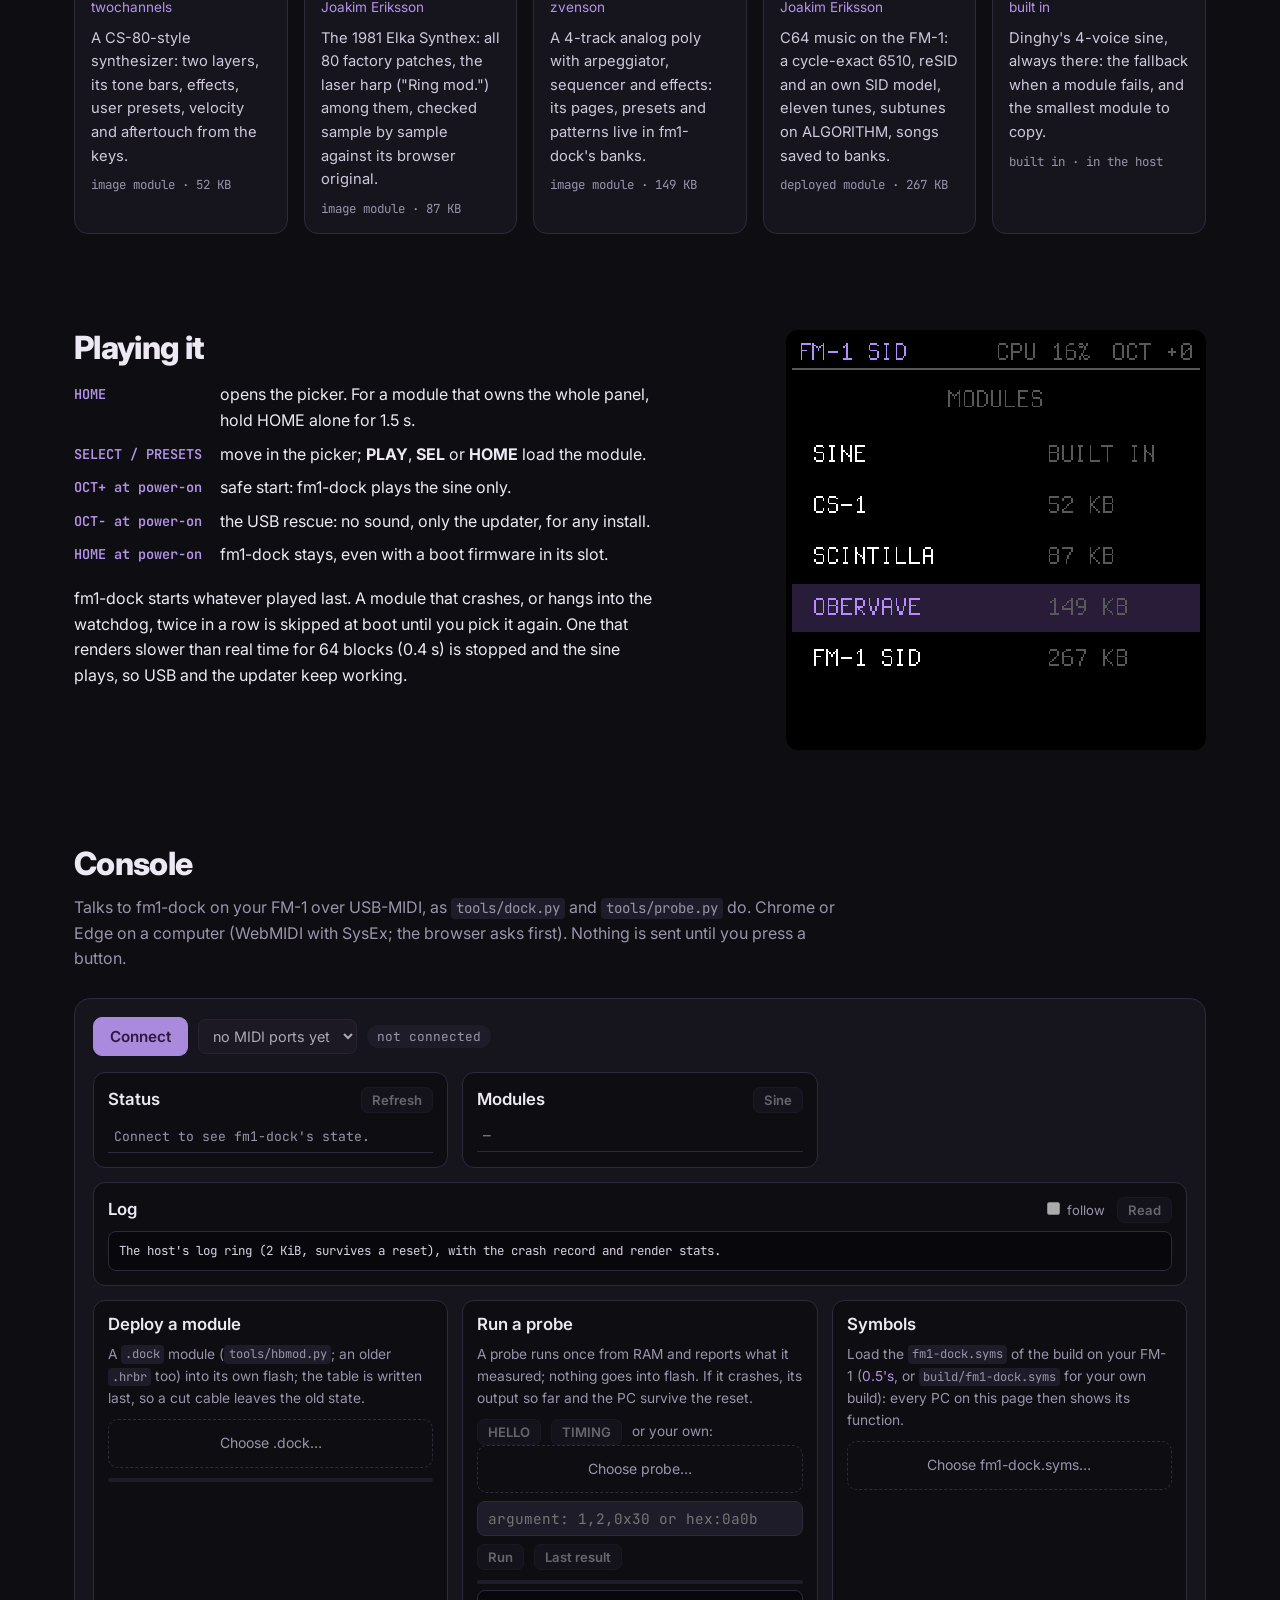
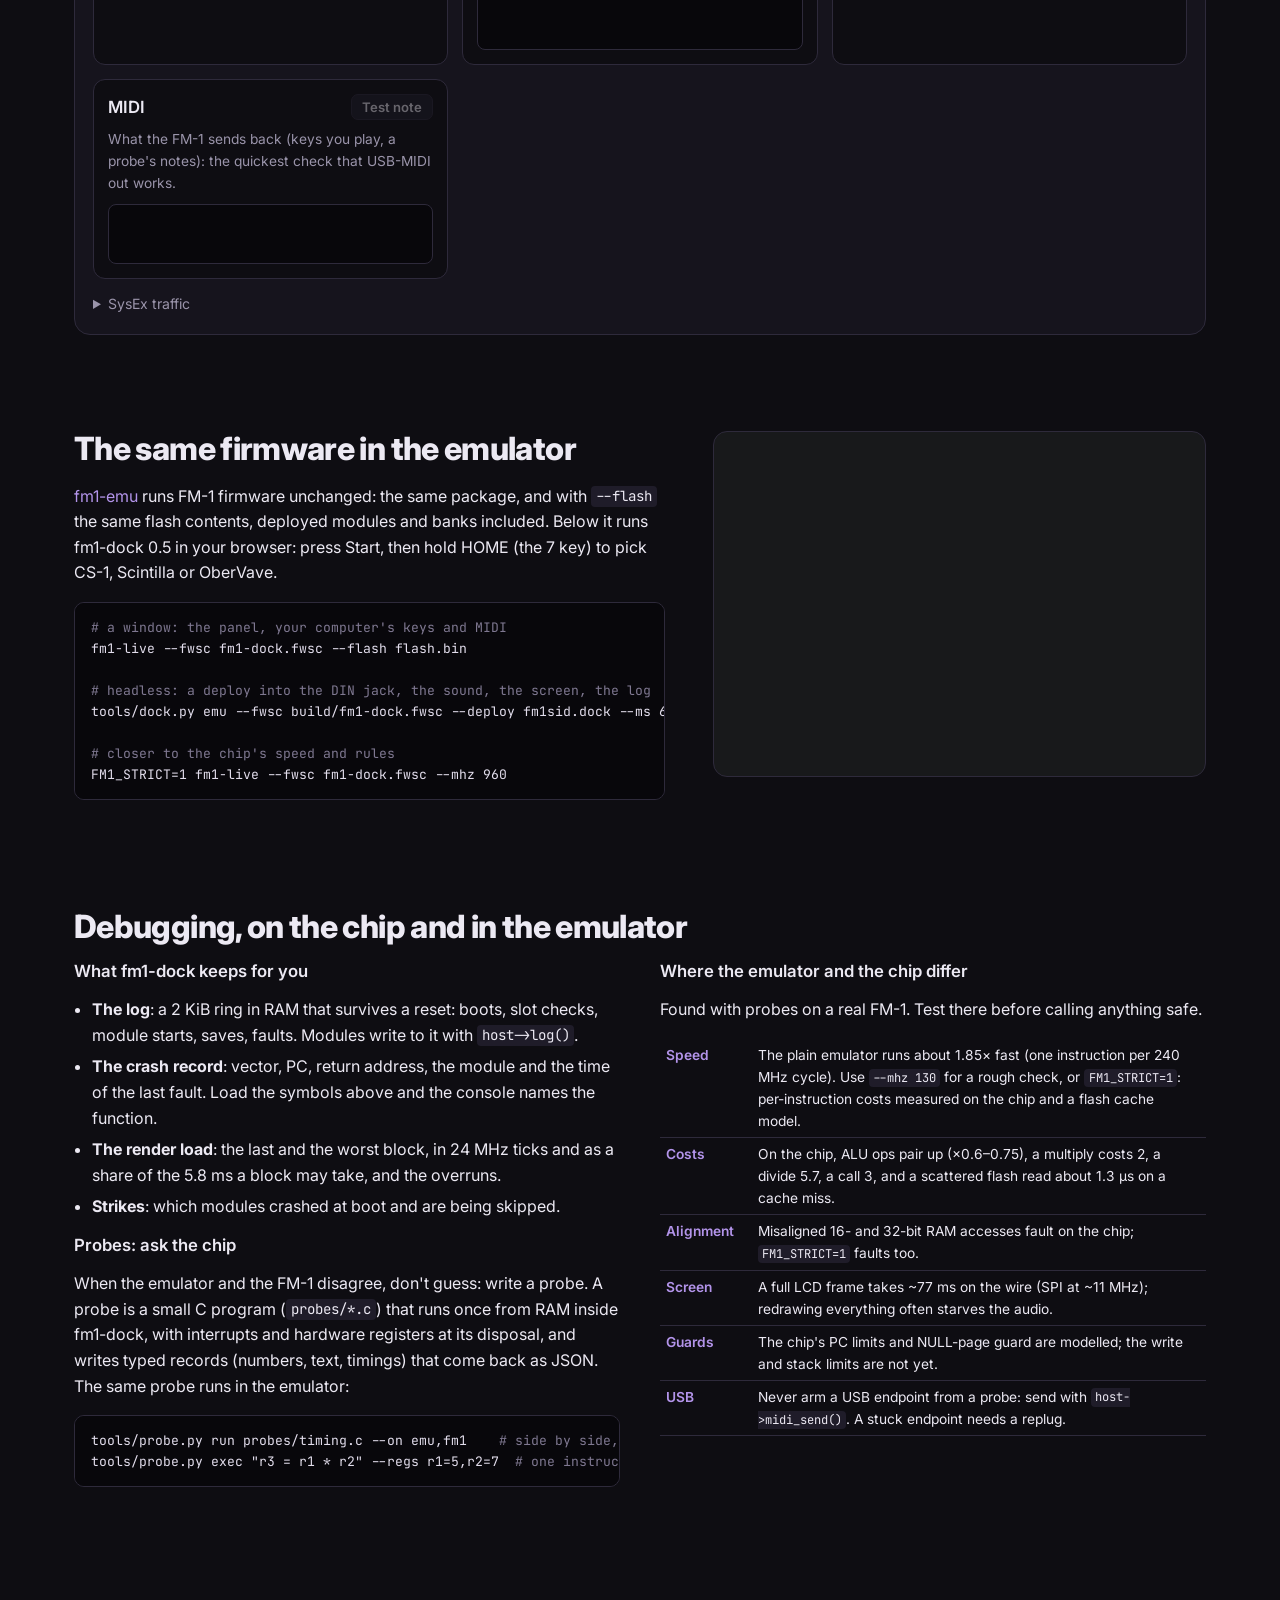
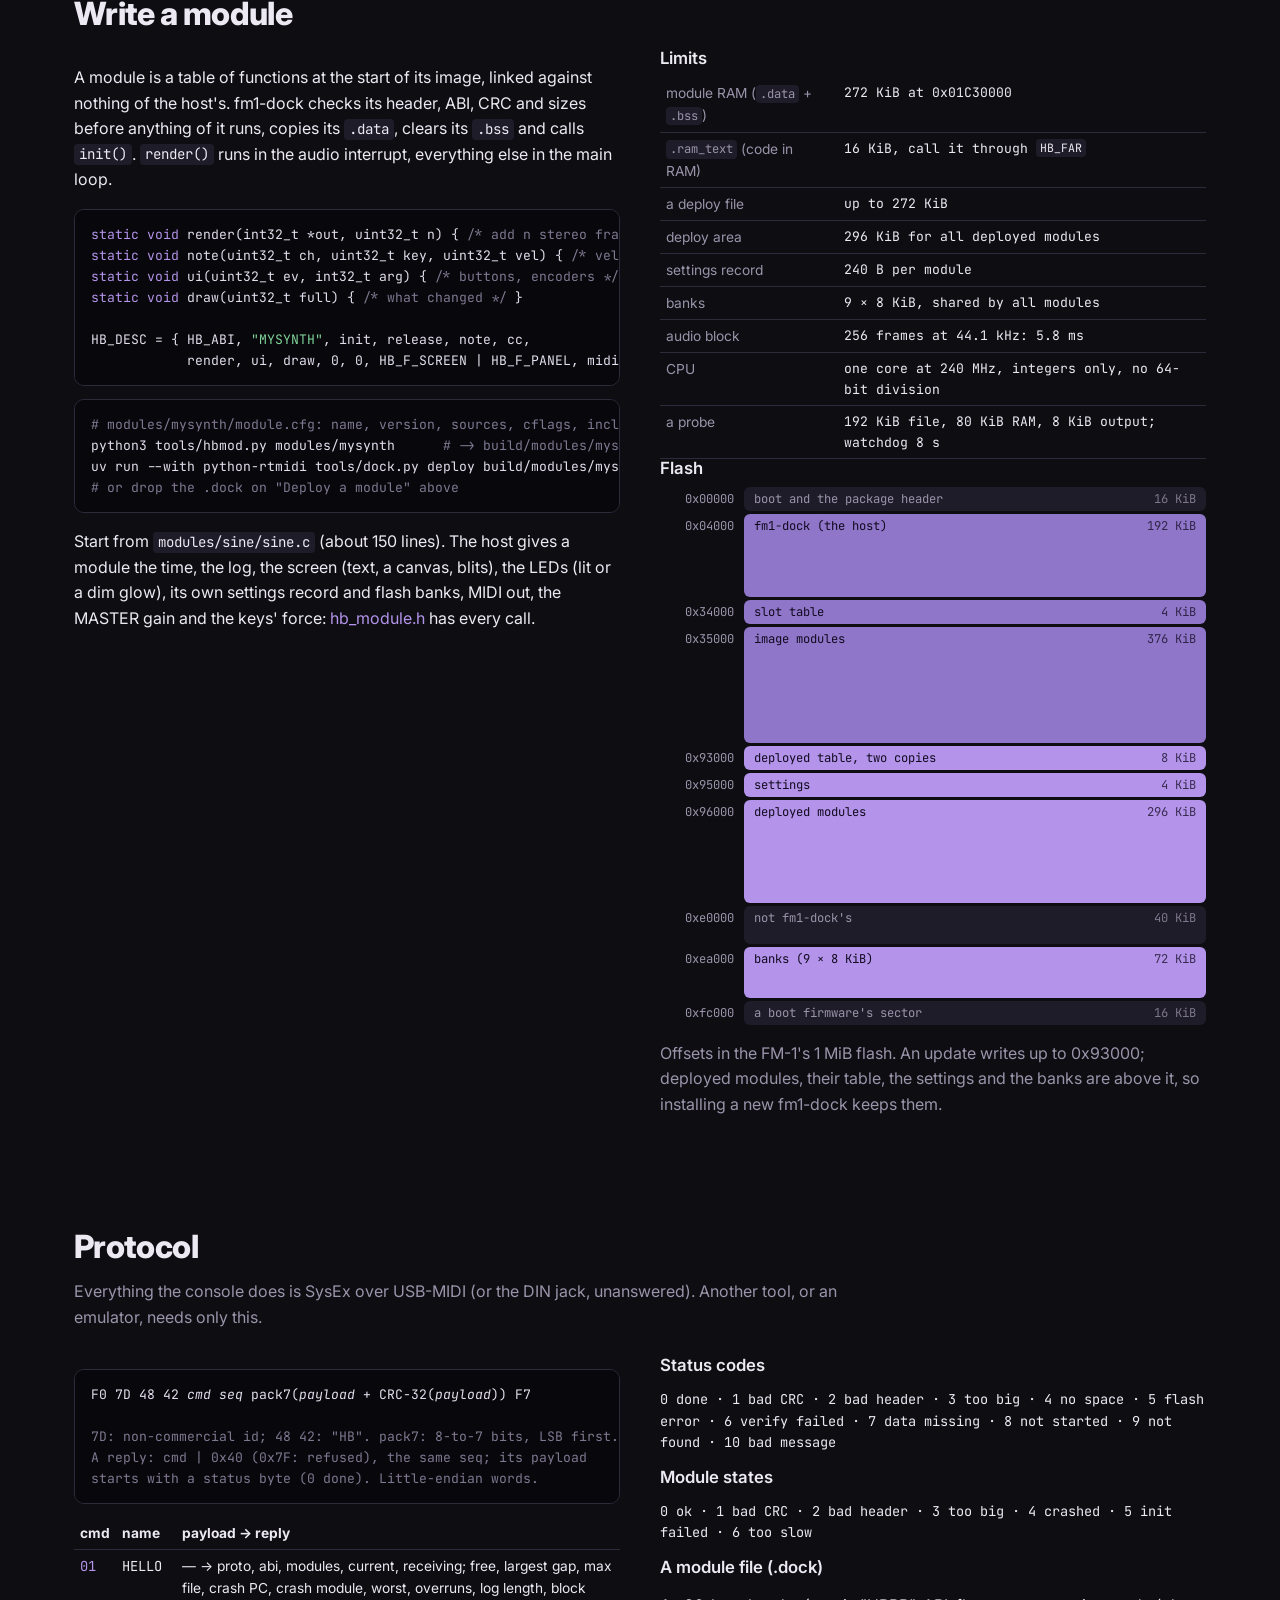
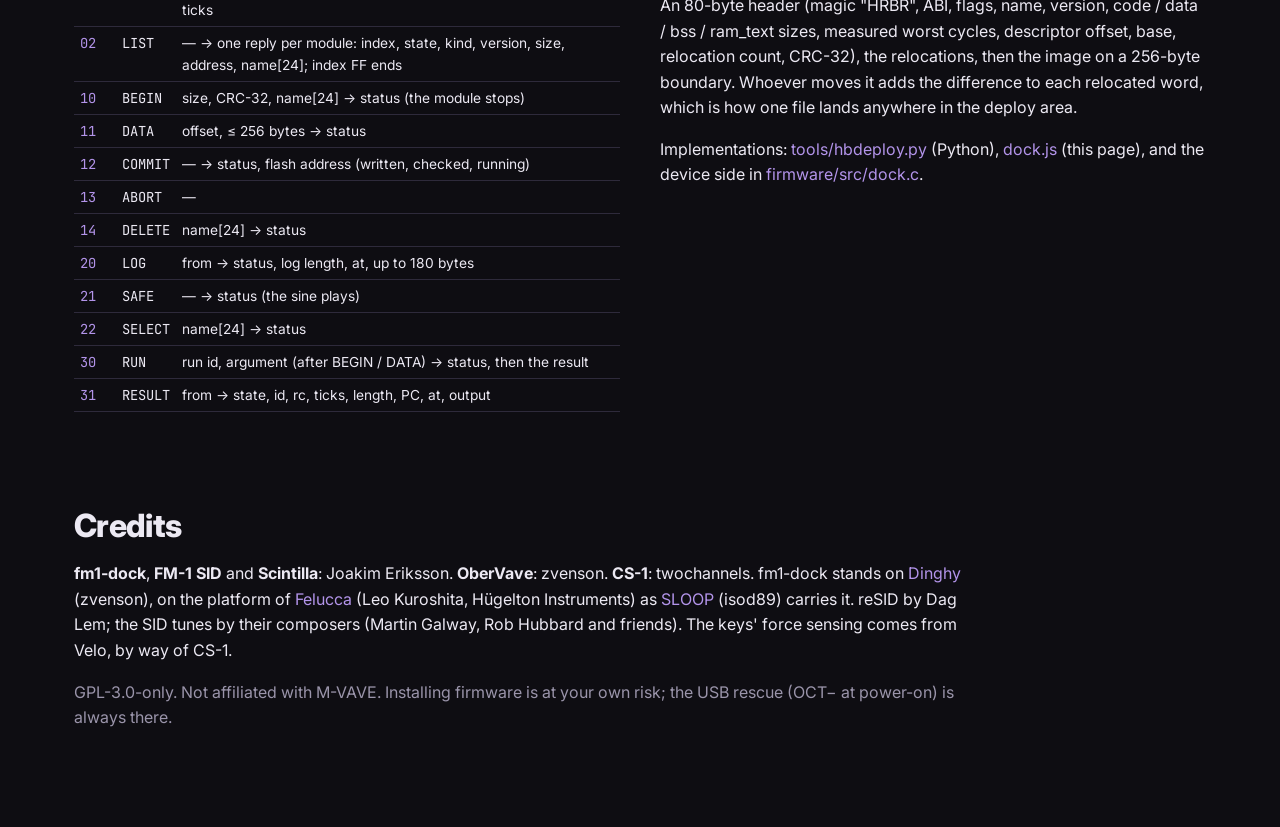
==== commit a405adc1: "Install on my FM-1, from the page: fm1-dock, FM-1 SID and Scintilla over WebMIDI, their latest relea" ====
--- a/docs/index.html
+++ b/docs/index.html
@@ -5,6 +5,15 @@
 <meta name="viewport" content="width=device-width, initial-scale=1">
 <title>fm1-dock</title>
 <meta name="description" content="fm1-dock: one firmware for the M-VAVE FM-1, many synths as modules. Switch between them on the device, deploy your own over USB, and debug them from the browser.">
+<meta property="og:type" content="website">
+<meta property="og:title" content="fm1-dock: one FM-1 firmware, many synths">
+<meta property="og:description" content="Install once, then hold HOME and pick CS-1, Scintilla, OberVave or FM-1 SID: synths as modules for the M-VAVE FM-1. Install it from the page.">
+<meta property="og:url" content="https://joakimeriksson.github.io/fm1-dock/">
+<meta property="og:image" content="https://joakimeriksson.github.io/fm1-dock/media/social.png">
+<meta property="og:image:width" content="1280">
+<meta property="og:image:height" content="640">
+<meta property="og:image:alt" content="fm1-dock: a real FM-1 with the screens of FM-1 SID, CS-1 and Scintilla above it">
+<meta name="twitter:card" content="summary_large_image">
 <link rel="preconnect" href="https://fonts.googleapis.com">
 <link rel="preconnect" href="https://fonts.gstatic.com" crossorigin>
 <link href="https://fonts.googleapis.com/css2?family=JetBrains+Mono:wght@400;600&family=Inter:wght@400;600;800&display=swap" rel="stylesheet">
@@ -30,7 +39,8 @@
       no reinstall. Deploy your own module over USB, no reinstall, and when something goes wrong, the log, the
       crash record and the render load are one click away, here in the browser.</p>
     <div class="cta">
-      <a class="btn primary" href="https://github.com/joakimeriksson/fm1-dock/releases/latest">Download fm1-dock</a>
+      <a class="btn primary" href="#install">Install on my FM-1</a>
+      <a class="btn" href="https://github.com/joakimeriksson/fm1-dock/releases/latest">Download</a>
       <a class="btn" href="#console">Open the console</a>
       <a class="btn" href="#build">Write a module</a>
     </div>
@@ -39,6 +49,17 @@
     <video src="media/fm1-dock.mp4" poster="media/fm1-dock_poster.jpg" controls playsinline preload="none"></video>
     <figcaption>A real FM-1 and the emulator, running the same firmware and the same flash.</figcaption>
   </figure>
+</section>
+
+<section id="install">
+  <h2>Install</h2>
+  <p class="sub">From this page, over USB, in Chrome or Edge: the latest release, checked against GitHub's SHA-256 of
+    it and its own checksums before anything is sent. Back to any other firmware, or the official one, with the
+    <a href="https://thefirmwarehub.com">FM-1 Firmware Hub</a>.</p>
+  <div data-fm1-install="fm1-dock"></div>
+  <p class="dim">Or the <code>.fwsc</code> from the <a href="https://github.com/joakimeriksson/fm1-dock/releases/latest">latest
+    release</a> with <code>tools/fm1_install.py</code>. FM-1 SID and Scintilla install from their own pages, or all
+    three from <a href="install/">one page</a>.</p>
 </section>
 
 <section id="synths">
@@ -324,5 +345,9 @@
 </main>
 
 <script type="module" src="console.js"></script>
+<script type="module">
+  import { installButton } from "./install/fm1install.js";
+  for (const el of document.querySelectorAll("[data-fm1-install]")) installButton(el, el.dataset.fm1Install, { buttonClass: "btn primary" });
+</script>
 </body>
 </html>
--- a/docs/style.css
+++ b/docs/style.css
@@ -154,3 +154,9 @@
   .screen-lg { margin: 0 auto; }
   h2 { font-size: 1.6rem; }
 }
+
+/* "Install on my FM-1" (install/fm1install.js) */
+.fm1-install { margin: 14px 0 6px; }
+.fm1-install progress:not([hidden]) { display: block; width: min(420px, 100%); height: 8px; margin: 12px 0 0; accent-color: #a98add; }
+.fm1-install .fm1-install-status { margin: 10px 0 0; min-height: 1.4em; color: var(--fg); }
+.fm1-install .fm1-install-note { margin: 6px 0 0; font-size: 0.85rem; color: var(--dim); max-width: 70ch; }
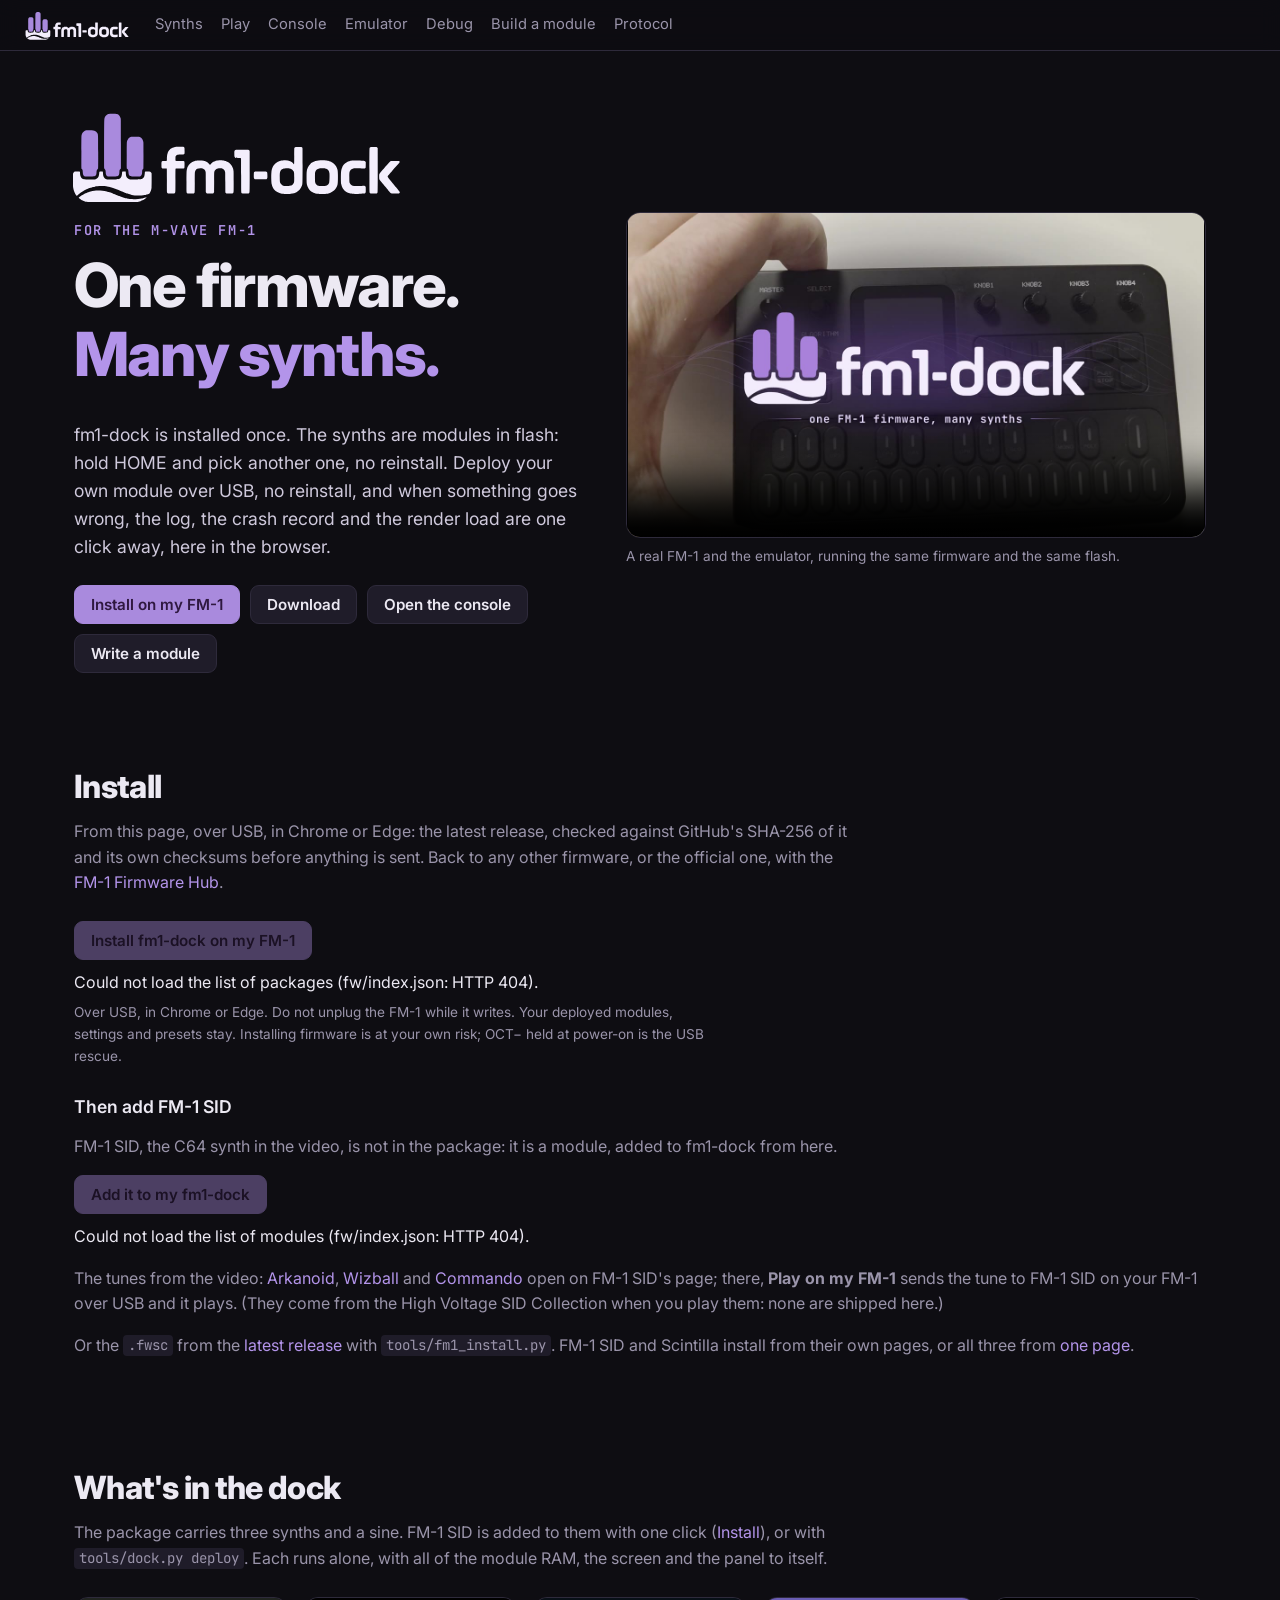
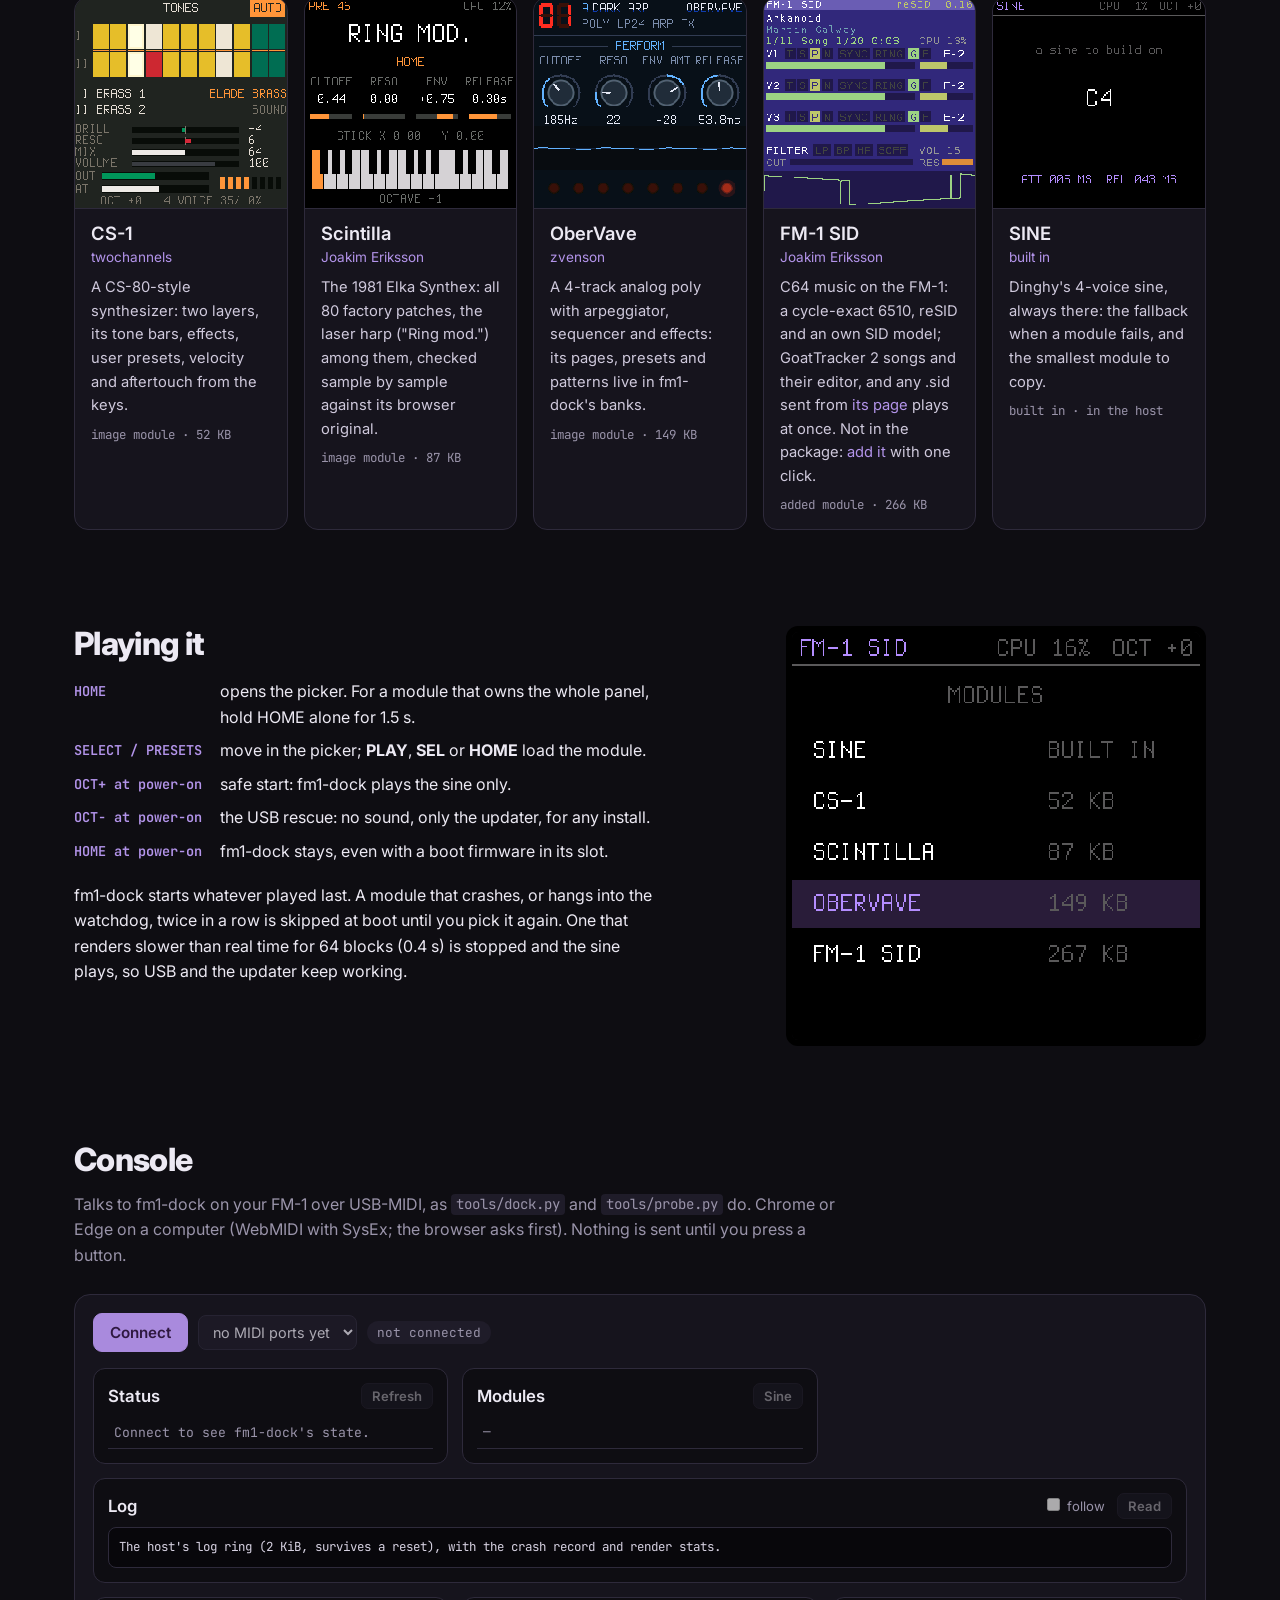
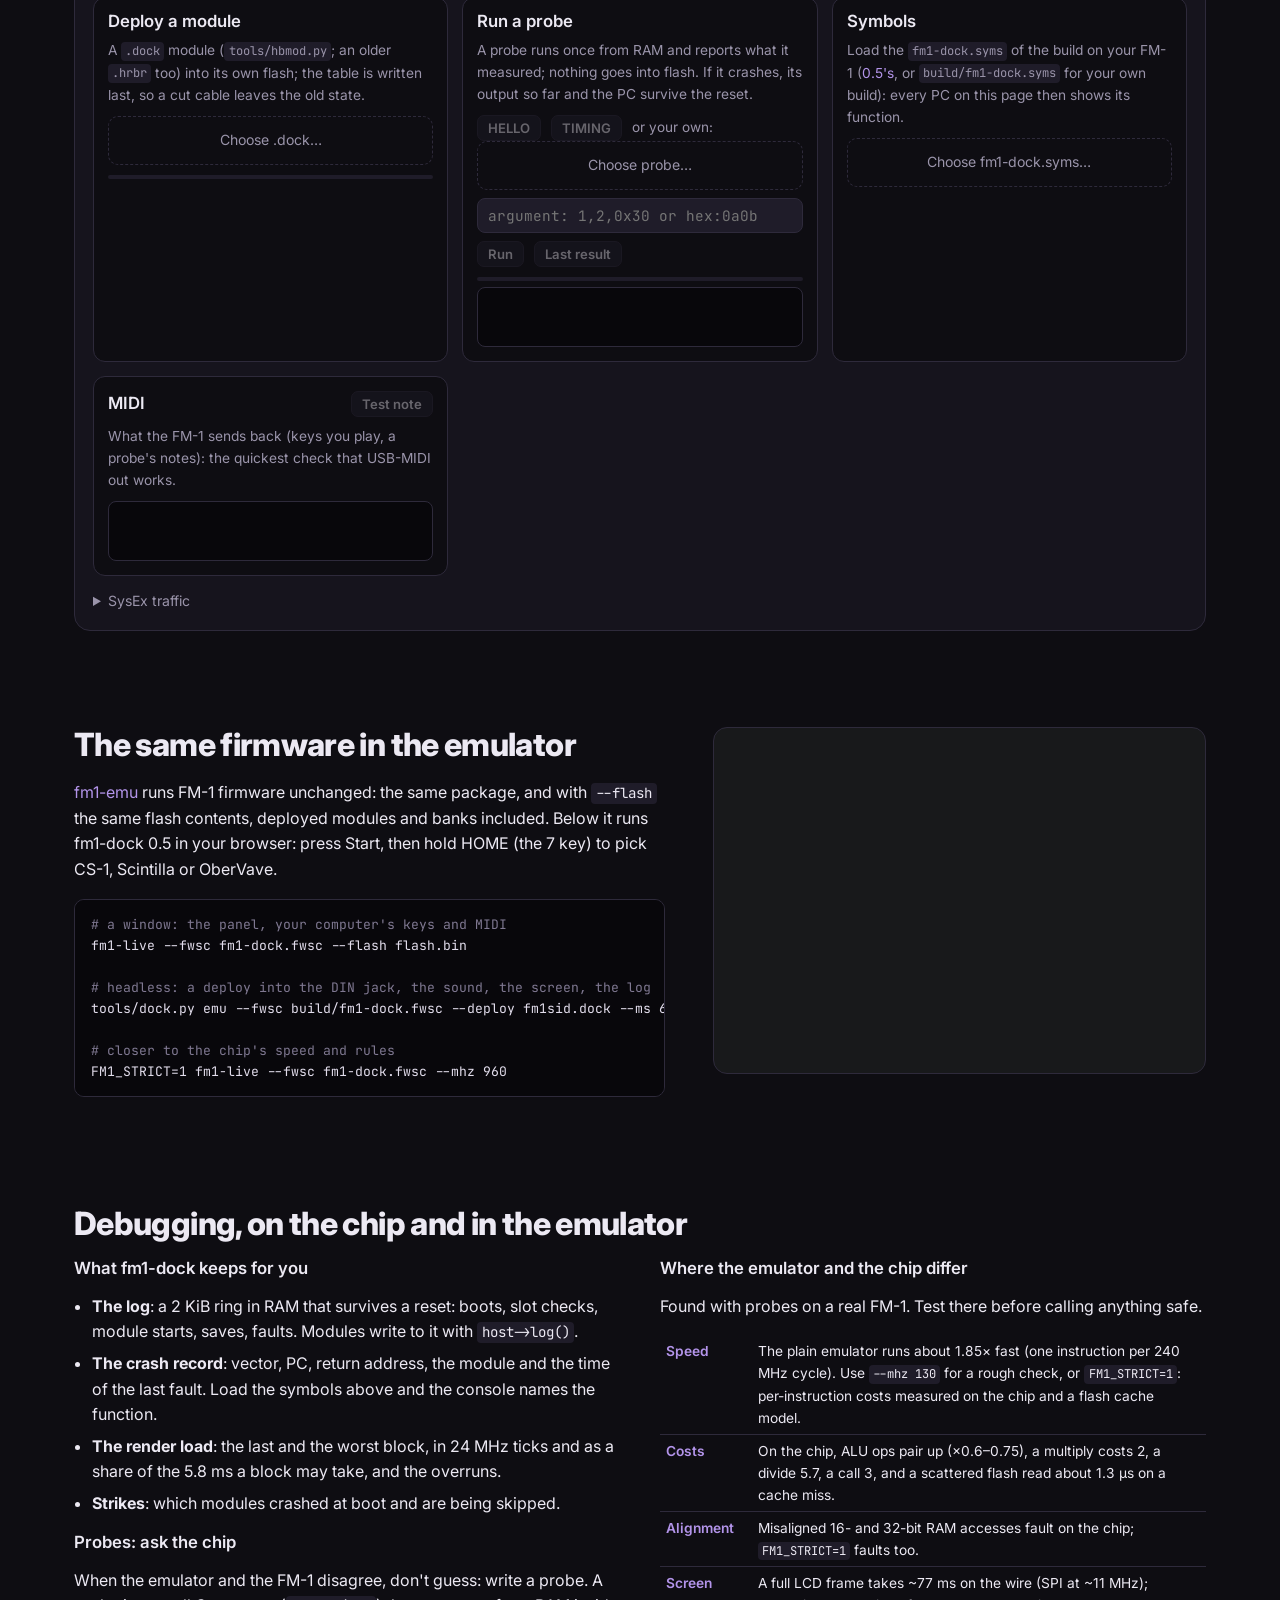
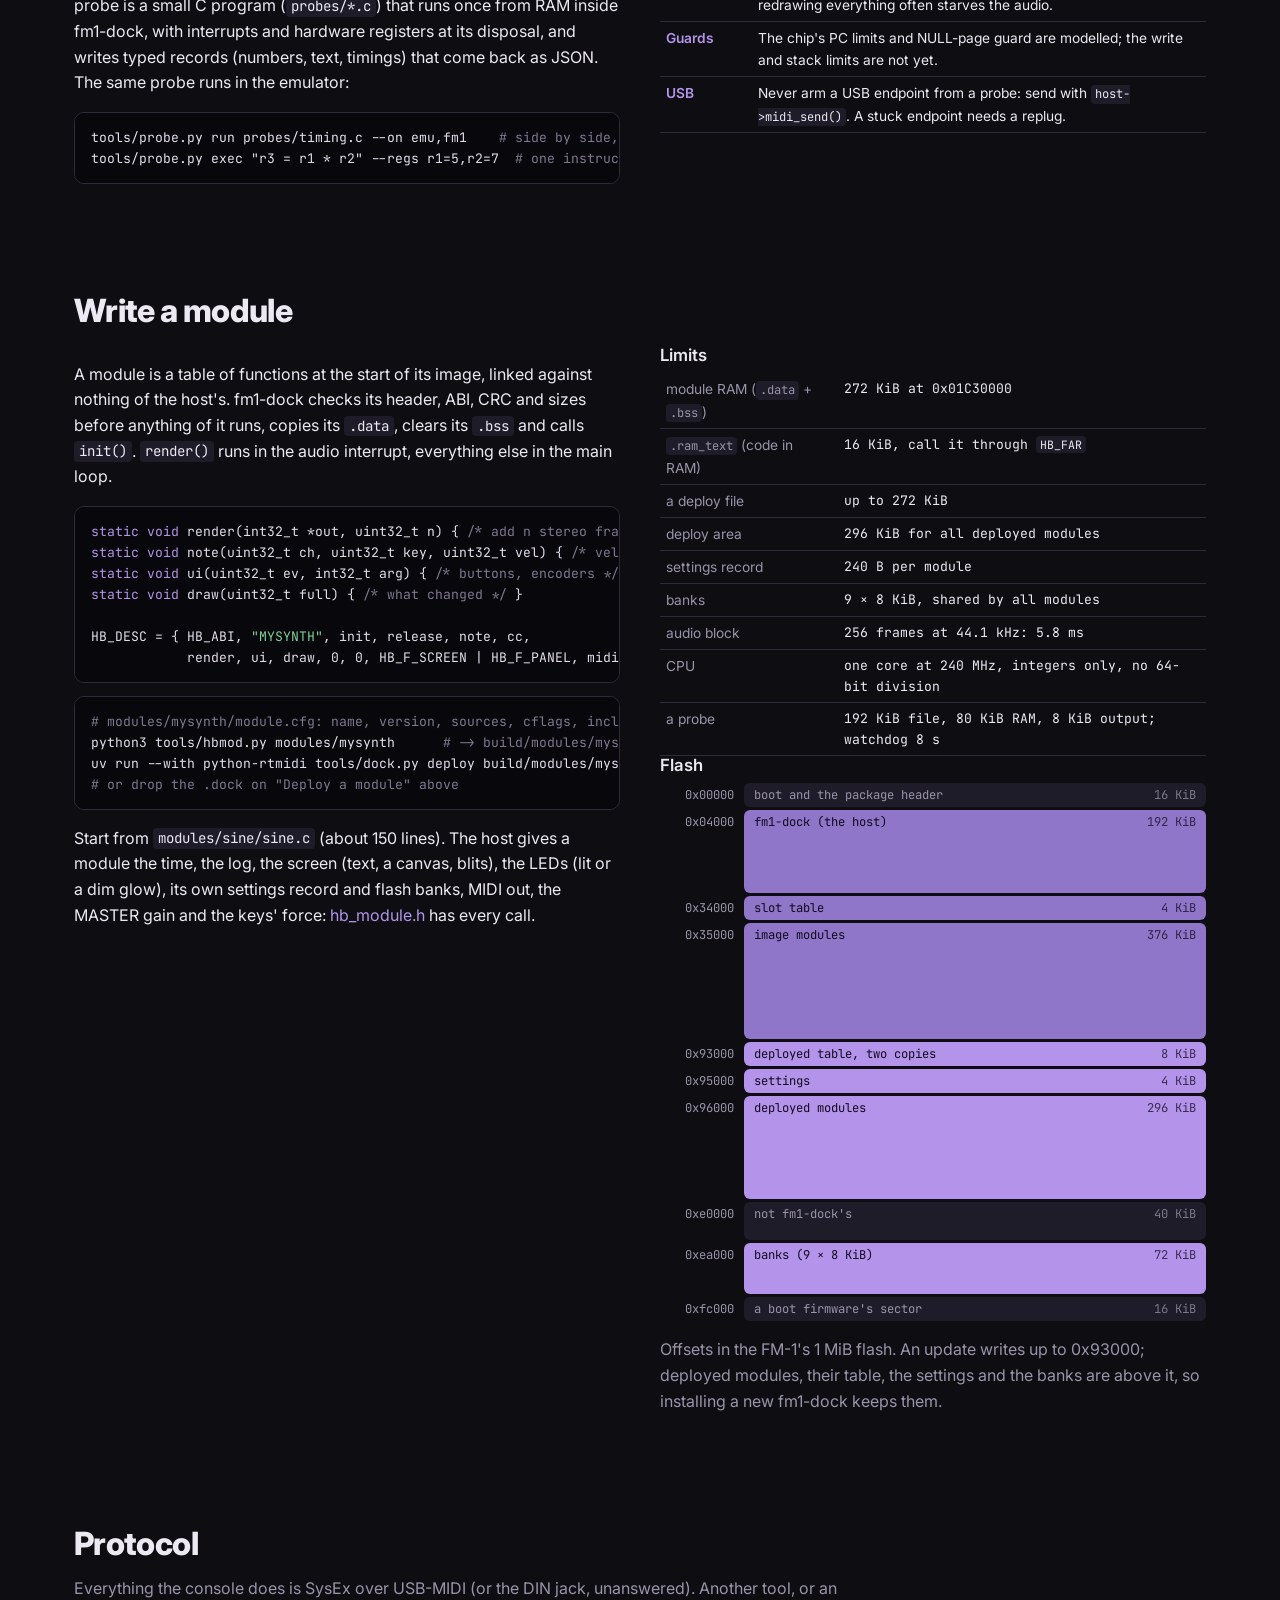
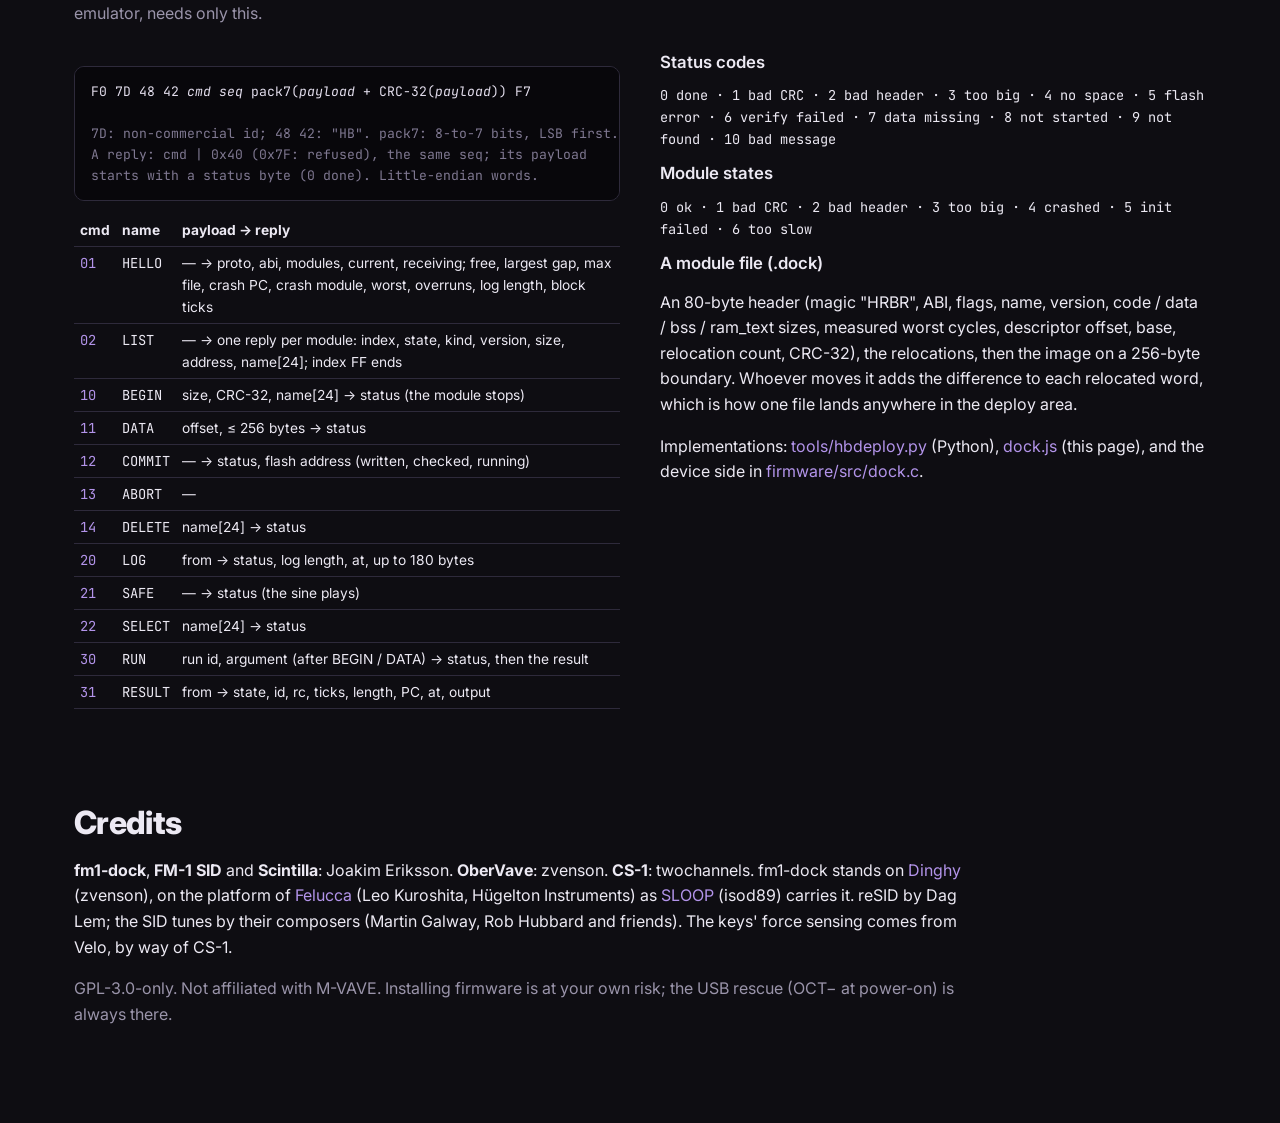
==== commit 3d2ffa06: "Add FM-1 SID to my fm1-dock, from the page: the module with one click, and the texts say what the pa" ====
--- a/docs/index.html
+++ b/docs/index.html
@@ -7,7 +7,7 @@
 <meta name="description" content="fm1-dock: one firmware for the M-VAVE FM-1, many synths as modules. Switch between them on the device, deploy your own over USB, and debug them from the browser.">
 <meta property="og:type" content="website">
 <meta property="og:title" content="fm1-dock: one FM-1 firmware, many synths">
-<meta property="og:description" content="Install once, then hold HOME and pick CS-1, Scintilla, OberVave or FM-1 SID: synths as modules for the M-VAVE FM-1. Install it from the page.">
+<meta property="og:description" content="Install once, then hold HOME and pick CS-1, Scintilla or OberVave, and add FM-1 SID with one click: synths as modules for the M-VAVE FM-1. Install it from the page.">
 <meta property="og:url" content="https://joakimeriksson.github.io/fm1-dock/">
 <meta property="og:image" content="https://joakimeriksson.github.io/fm1-dock/media/social.png">
 <meta property="og:image:width" content="1280">
@@ -57,6 +57,14 @@
     it and its own checksums before anything is sent. Back to any other firmware, or the official one, with the
     <a href="https://thefirmwarehub.com">FM-1 Firmware Hub</a>.</p>
   <div data-fm1-install="fm1-dock"></div>
+  <h3 class="install-then">Then add FM-1 SID</h3>
+  <p class="dim">FM-1 SID, the C64 synth in the video, is not in the package: it is a module, added to fm1-dock from here.</p>
+  <div data-fm1-add="fm1-sid"></div>
+  <p class="dim">The tunes from the video: <a href="https://joakimeriksson.github.io/fm1-emu/fm1-sid/?t=MUSICIANS/G/Galway_Martin/Arkanoid.sid">Arkanoid</a>,
+    <a href="https://joakimeriksson.github.io/fm1-emu/fm1-sid/?t=MUSICIANS/G/Galway_Martin/Wizball.sid&amp;s=7">Wizball</a> and
+    <a href="https://joakimeriksson.github.io/fm1-emu/fm1-sid/?t=MUSICIANS/H/Hubbard_Rob/Commando.sid">Commando</a> open on FM-1 SID's page; there, <b>Play on my FM-1</b> sends the
+    tune to FM-1 SID on your FM-1 over USB and it plays. (They come from the High Voltage SID Collection when you play
+    them: none are shipped here.)</p>
   <p class="dim">Or the <code>.fwsc</code> from the <a href="https://github.com/joakimeriksson/fm1-dock/releases/latest">latest
     release</a> with <code>tools/fm1_install.py</code>. FM-1 SID and Scintilla install from their own pages, or all
     three from <a href="install/">one page</a>.</p>
@@ -64,7 +72,8 @@
 
 <section id="synths">
   <h2>What's in the dock</h2>
-  <p class="sub">The package carries four synths and a sine. FM-1 SID is deployed next to them over USB. Each runs alone, with all of
+  <p class="sub">The package carries three synths and a sine. FM-1 SID is added to them with one click (<a href="#install">Install</a>),
+    or with <code>tools/dock.py deploy</code>. Each runs alone, with all of
     the module RAM, the screen and the panel to itself.</p>
   <div class="cards">
     <article class="card">
@@ -88,8 +97,10 @@
     <article class="card">
       <img src="media/screen_fm1sid.png" alt="FM-1 SID's screen: Arkanoid by Martin Galway, three voices, the filter, the scope" loading="lazy">
       <div><h3>FM-1 SID</h3><p class="by">Joakim Eriksson</p>
-        <p>C64 music on the FM-1: a cycle-exact 6510, reSID and an own SID model, eleven tunes, subtunes on ALGORITHM, songs saved to banks.</p>
-        <p class="meta">deployed module · 267 KB</p></div>
+        <p>C64 music on the FM-1: a cycle-exact 6510, reSID and an own SID model; GoatTracker 2 songs and their editor,
+          and any .sid sent from <a href="https://joakimeriksson.github.io/fm1-emu/fm1-sid/">its page</a> plays at once.
+          Not in the package: <a href="#install">add it</a> with one click.</p>
+        <p class="meta">added module · 266 KB</p></div>
     </article>
     <article class="card">
       <img src="media/screen_sine.png" alt="SINE's screen: a sine to build on, the note C4" loading="lazy">
@@ -346,8 +357,9 @@
 
 <script type="module" src="console.js"></script>
 <script type="module">
-  import { installButton } from "./install/fm1install.js";
+  import { installButton, addButton } from "./install/fm1install.js";
   for (const el of document.querySelectorAll("[data-fm1-install]")) installButton(el, el.dataset.fm1Install, { buttonClass: "btn primary" });
+  for (const el of document.querySelectorAll("[data-fm1-add]")) addButton(el, el.dataset.fm1Add, { buttonClass: "btn primary" });
 </script>
 </body>
 </html>
--- a/docs/style.css
+++ b/docs/style.css
@@ -159,4 +159,5 @@
 .fm1-install { margin: 14px 0 6px; }
 .fm1-install progress:not([hidden]) { display: block; width: min(420px, 100%); height: 8px; margin: 12px 0 0; accent-color: #a98add; }
 .fm1-install .fm1-install-status { margin: 10px 0 0; min-height: 1.4em; color: var(--fg); }
+.install-then { margin: 30px 0 4px; font-size: 1.1rem; }
 .fm1-install .fm1-install-note { margin: 6px 0 0; font-size: 0.85rem; color: var(--dim); max-width: 70ch; }
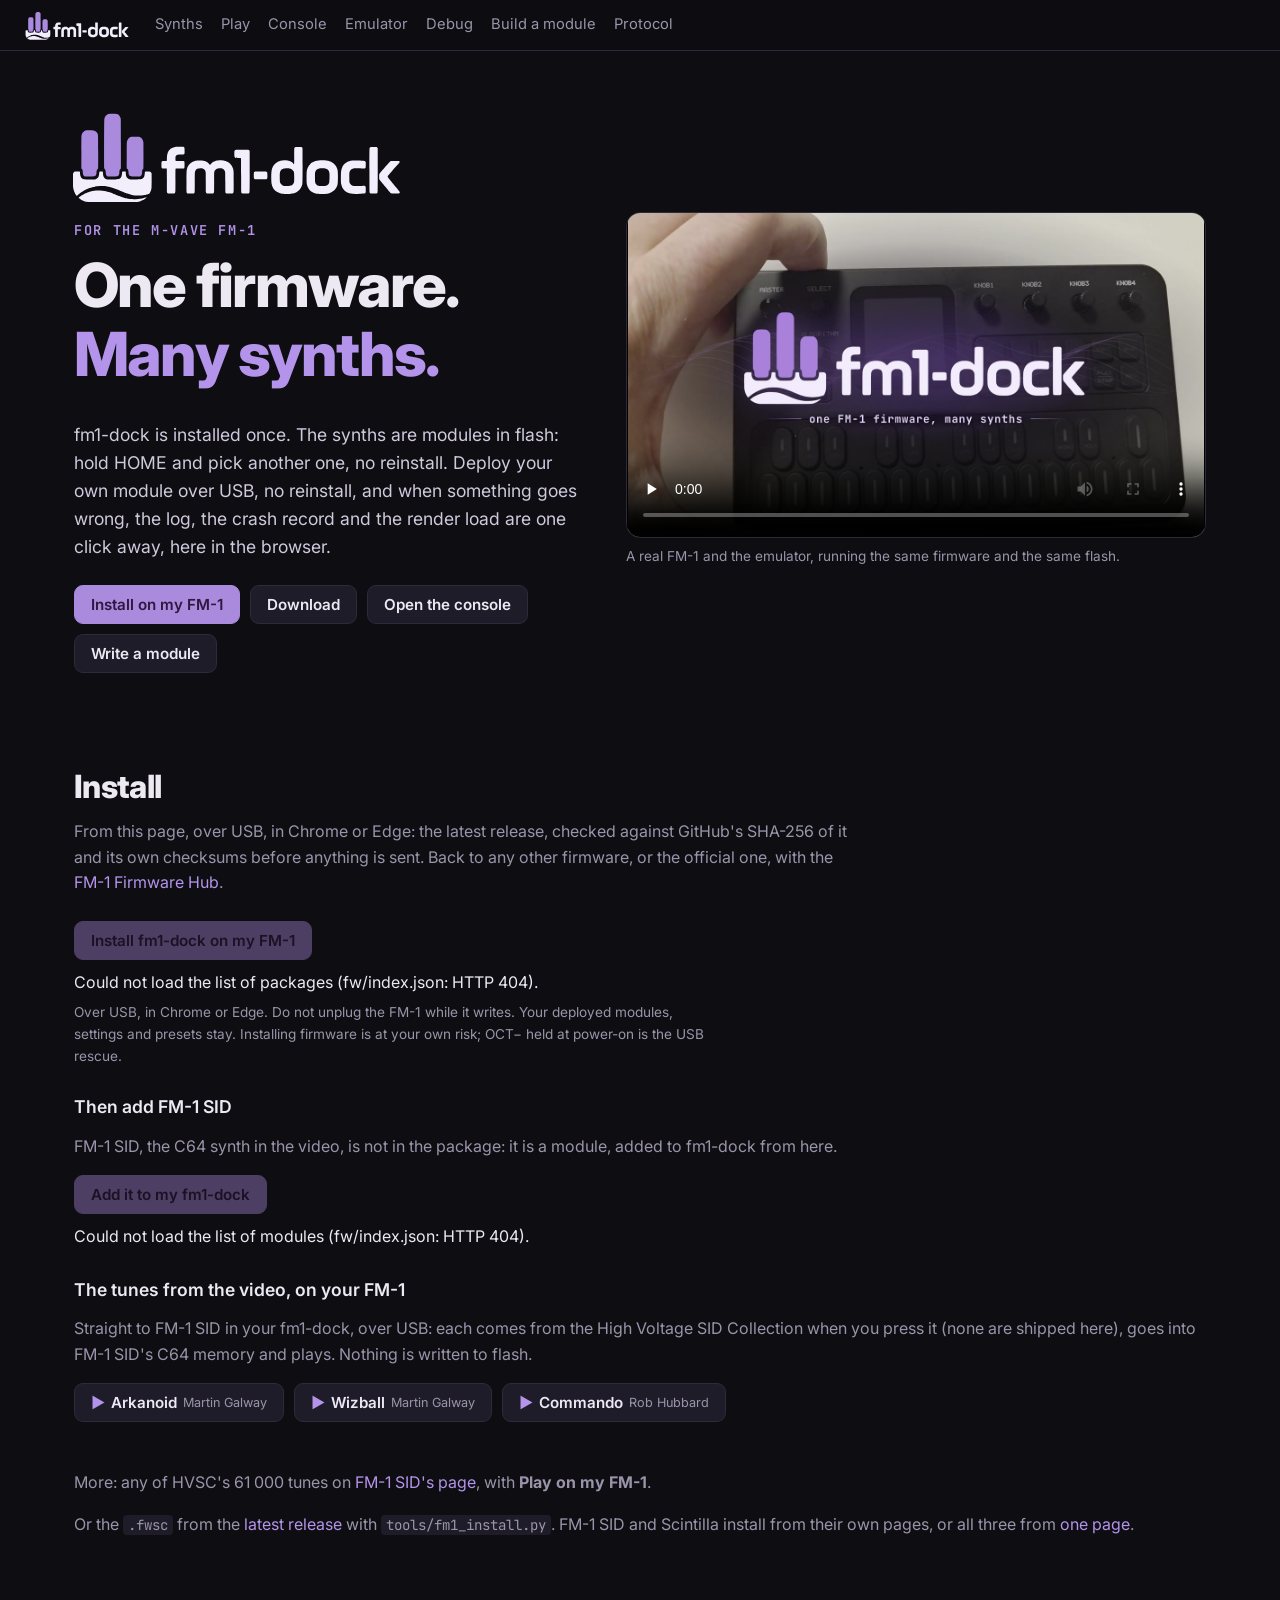
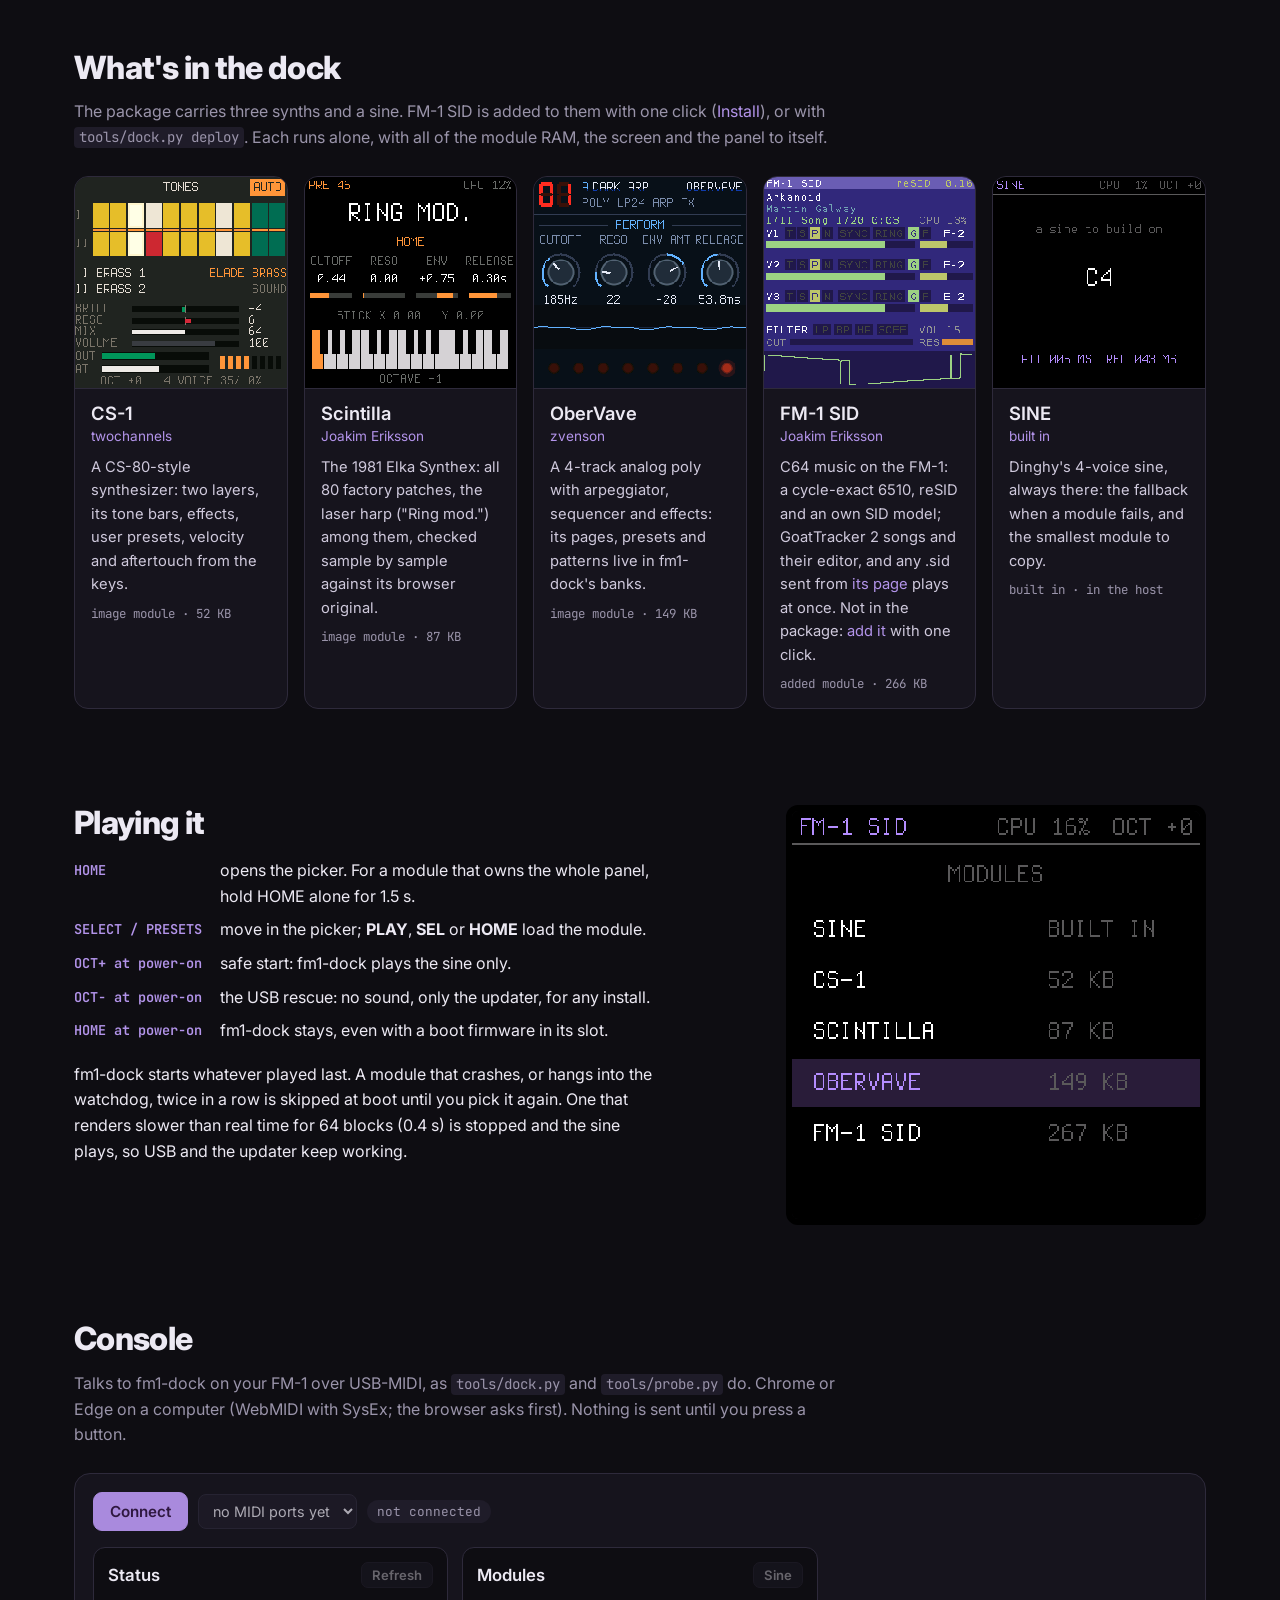
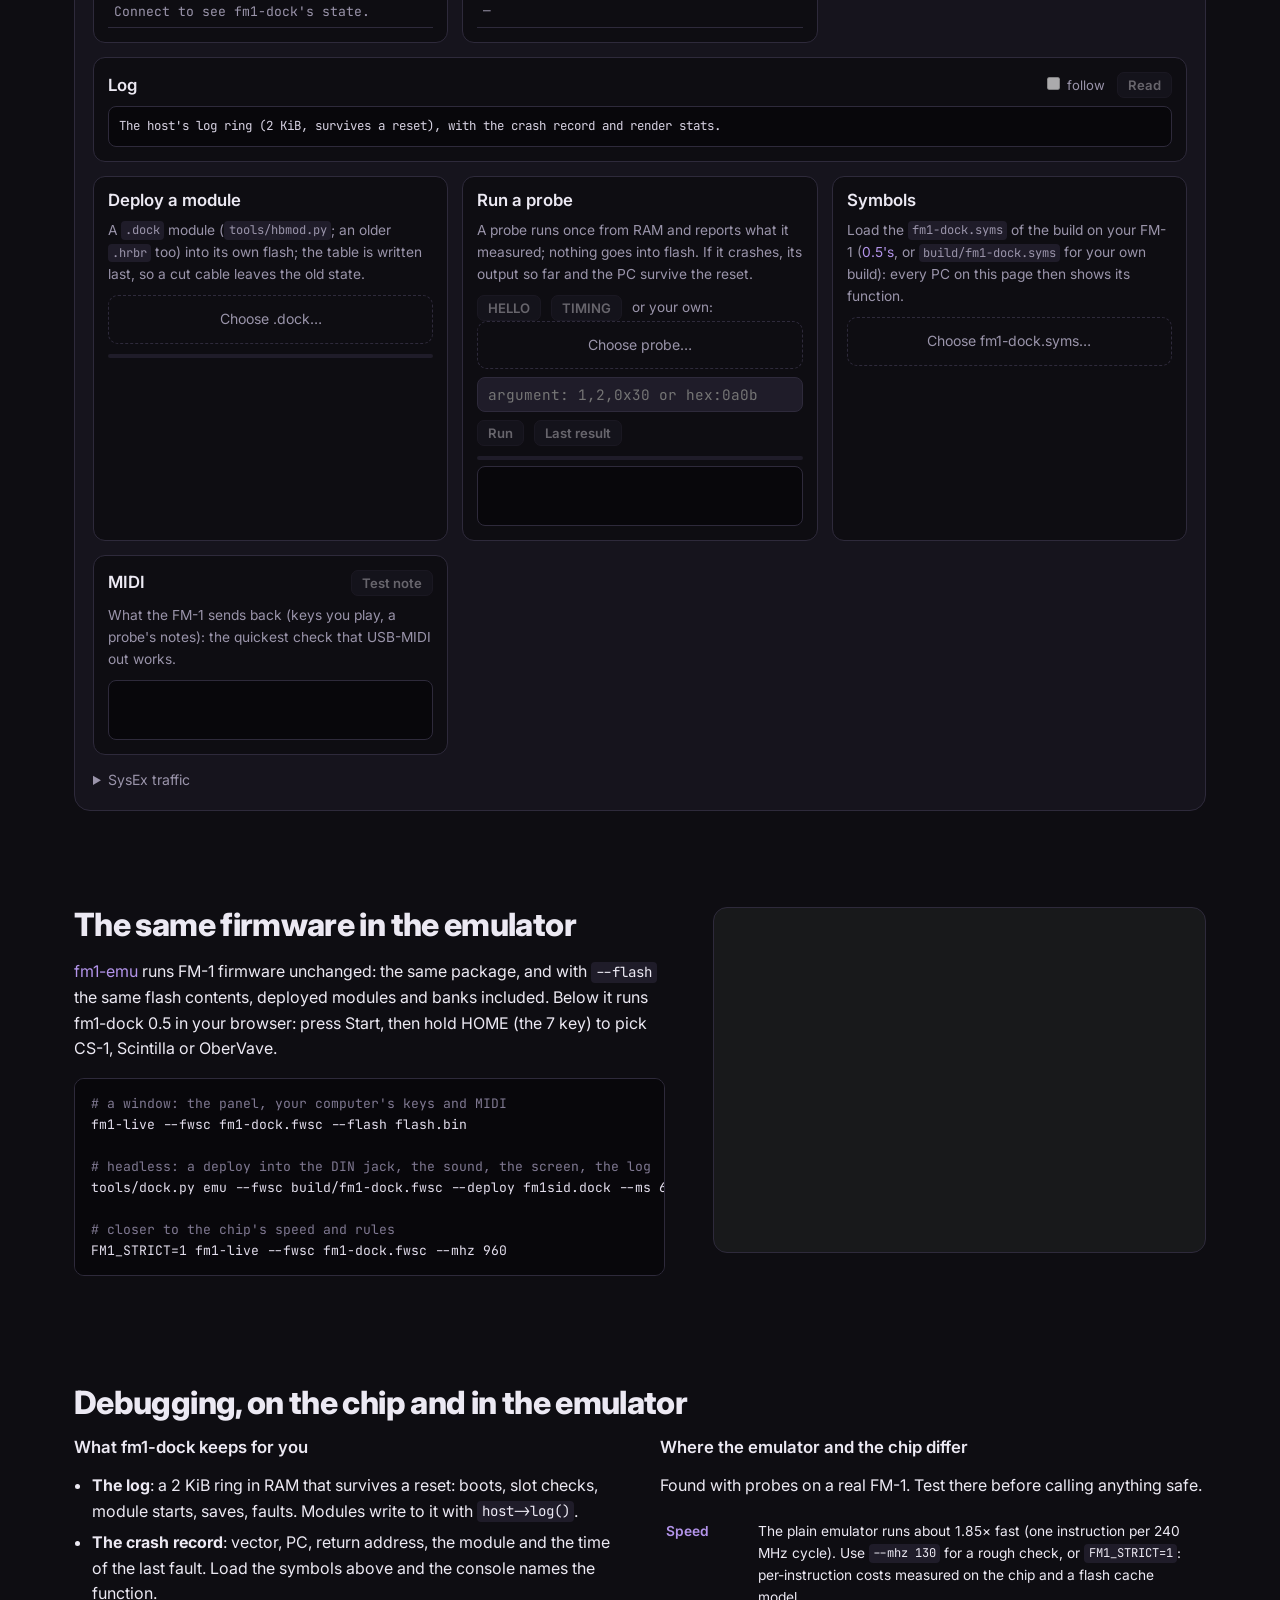
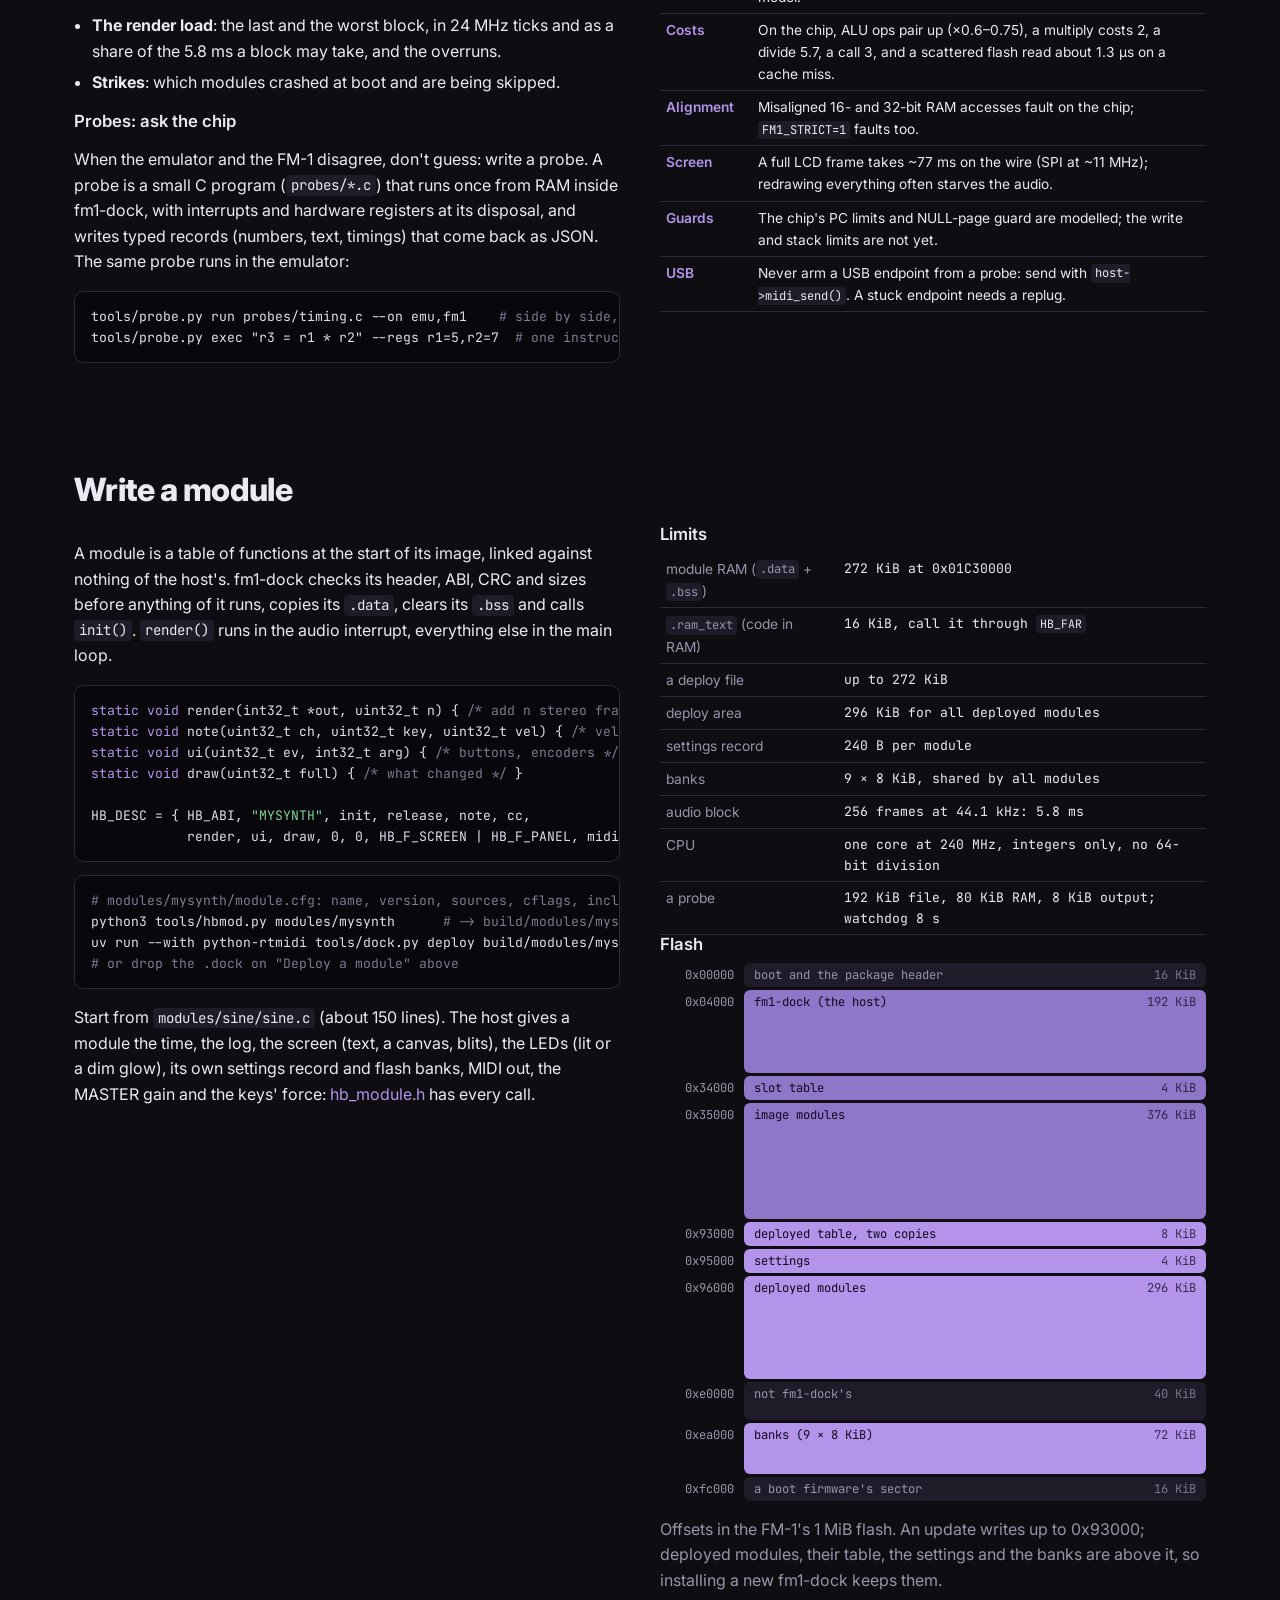
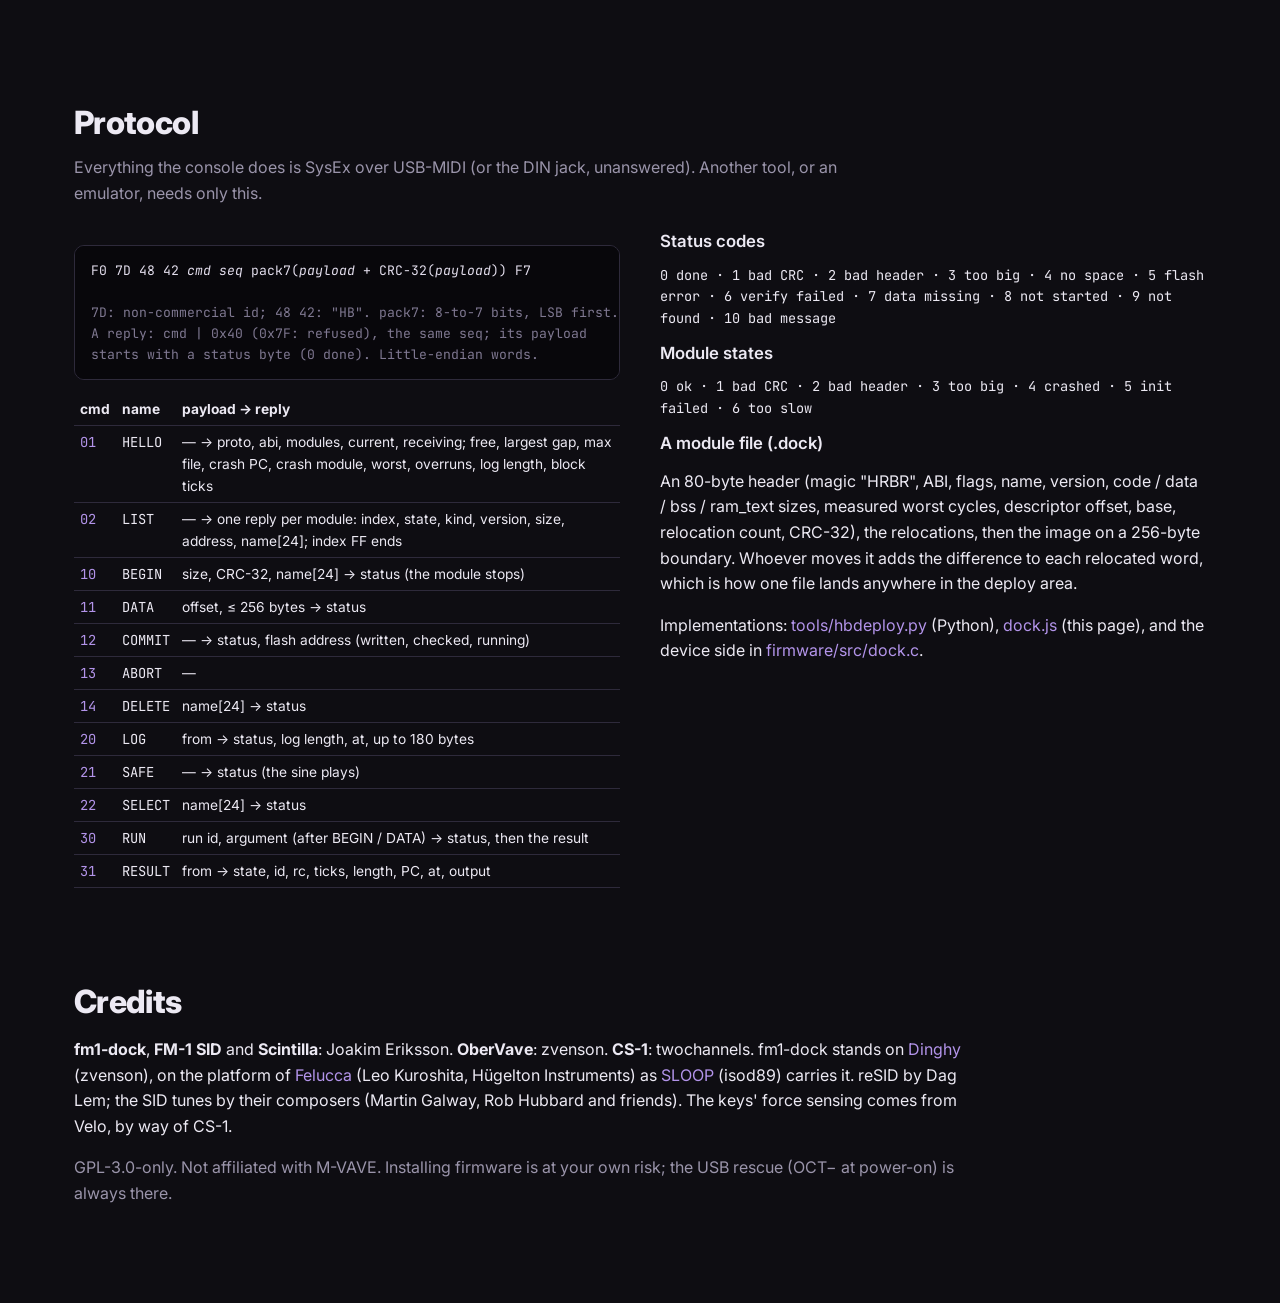
==== commit 31caeec3: "The tunes from the video as buttons on the page: Arkanoid, Wizball and Commando straight to FM-1 SID" ====
--- a/docs/index.html
+++ b/docs/index.html
@@ -60,11 +60,12 @@
   <h3 class="install-then">Then add FM-1 SID</h3>
   <p class="dim">FM-1 SID, the C64 synth in the video, is not in the package: it is a module, added to fm1-dock from here.</p>
   <div data-fm1-add="fm1-sid"></div>
-  <p class="dim">The tunes from the video: <a href="https://joakimeriksson.github.io/fm1-emu/fm1-sid/?t=MUSICIANS/G/Galway_Martin/Arkanoid.sid">Arkanoid</a>,
-    <a href="https://joakimeriksson.github.io/fm1-emu/fm1-sid/?t=MUSICIANS/G/Galway_Martin/Wizball.sid&amp;s=7">Wizball</a> and
-    <a href="https://joakimeriksson.github.io/fm1-emu/fm1-sid/?t=MUSICIANS/H/Hubbard_Rob/Commando.sid">Commando</a> open on FM-1 SID's page; there, <b>Play on my FM-1</b> sends the
-    tune to FM-1 SID on your FM-1 over USB and it plays. (They come from the High Voltage SID Collection when you play
-    them: none are shipped here.)</p>
+  <h3 class="install-then">The tunes from the video, on your FM-1</h3>
+  <p class="dim">Straight to FM-1 SID in your fm1-dock, over USB: each comes from the High Voltage SID Collection when you
+    press it (none are shipped here), goes into FM-1 SID's C64 memory and plays. Nothing is written to flash.</p>
+  <div data-fm1-tunes></div>
+  <p class="dim">More: any of HVSC's 61 000 tunes on <a href="https://joakimeriksson.github.io/fm1-emu/fm1-sid/">FM-1 SID's
+    page</a>, with <b>Play on my FM-1</b>.</p>
   <p class="dim">Or the <code>.fwsc</code> from the <a href="https://github.com/joakimeriksson/fm1-dock/releases/latest">latest
     release</a> with <code>tools/fm1_install.py</code>. FM-1 SID and Scintilla install from their own pages, or all
     three from <a href="install/">one page</a>.</p>
@@ -357,9 +358,15 @@
 
 <script type="module" src="console.js"></script>
 <script type="module">
-  import { installButton, addButton } from "./install/fm1install.js";
+  import { installButton, addButton, tuneButtons } from "./install/fm1install.js";
   for (const el of document.querySelectorAll("[data-fm1-install]")) installButton(el, el.dataset.fm1Install, { buttonClass: "btn primary" });
   for (const el of document.querySelectorAll("[data-fm1-add]")) addButton(el, el.dataset.fm1Add, { buttonClass: "btn primary" });
+  const VIDEO = [   // the tunes in the video, as FM-1 SID played them there
+    { title: "Arkanoid", by: "Martin Galway", path: "MUSICIANS/G/Galway_Martin/Arkanoid.sid" },
+    { title: "Wizball", by: "Martin Galway", path: "MUSICIANS/G/Galway_Martin/Wizball.sid", song: 7 },
+    { title: "Commando", by: "Rob Hubbard", path: "MUSICIANS/H/Hubbard_Rob/Commando.sid" },
+  ];
+  for (const el of document.querySelectorAll("[data-fm1-tunes]")) tuneButtons(el, VIDEO, { buttonClass: "btn" });
 </script>
 </body>
 </html>
--- a/docs/style.css
+++ b/docs/style.css
@@ -160,4 +160,7 @@
 .fm1-install progress:not([hidden]) { display: block; width: min(420px, 100%); height: 8px; margin: 12px 0 0; accent-color: #a98add; }
 .fm1-install .fm1-install-status { margin: 10px 0 0; min-height: 1.4em; color: var(--fg); }
 .install-then { margin: 30px 0 4px; font-size: 1.1rem; }
+.fm1-tunes-row { display: flex; flex-wrap: wrap; gap: 10px; }
+.fm1-tunes-row .btn small { color: var(--dim); font-weight: 400; }
+.fm1-tunes-row .fm1-tune-play { color: var(--acc); }
 .fm1-install .fm1-install-note { margin: 6px 0 0; font-size: 0.85rem; color: var(--dim); max-width: 70ch; }
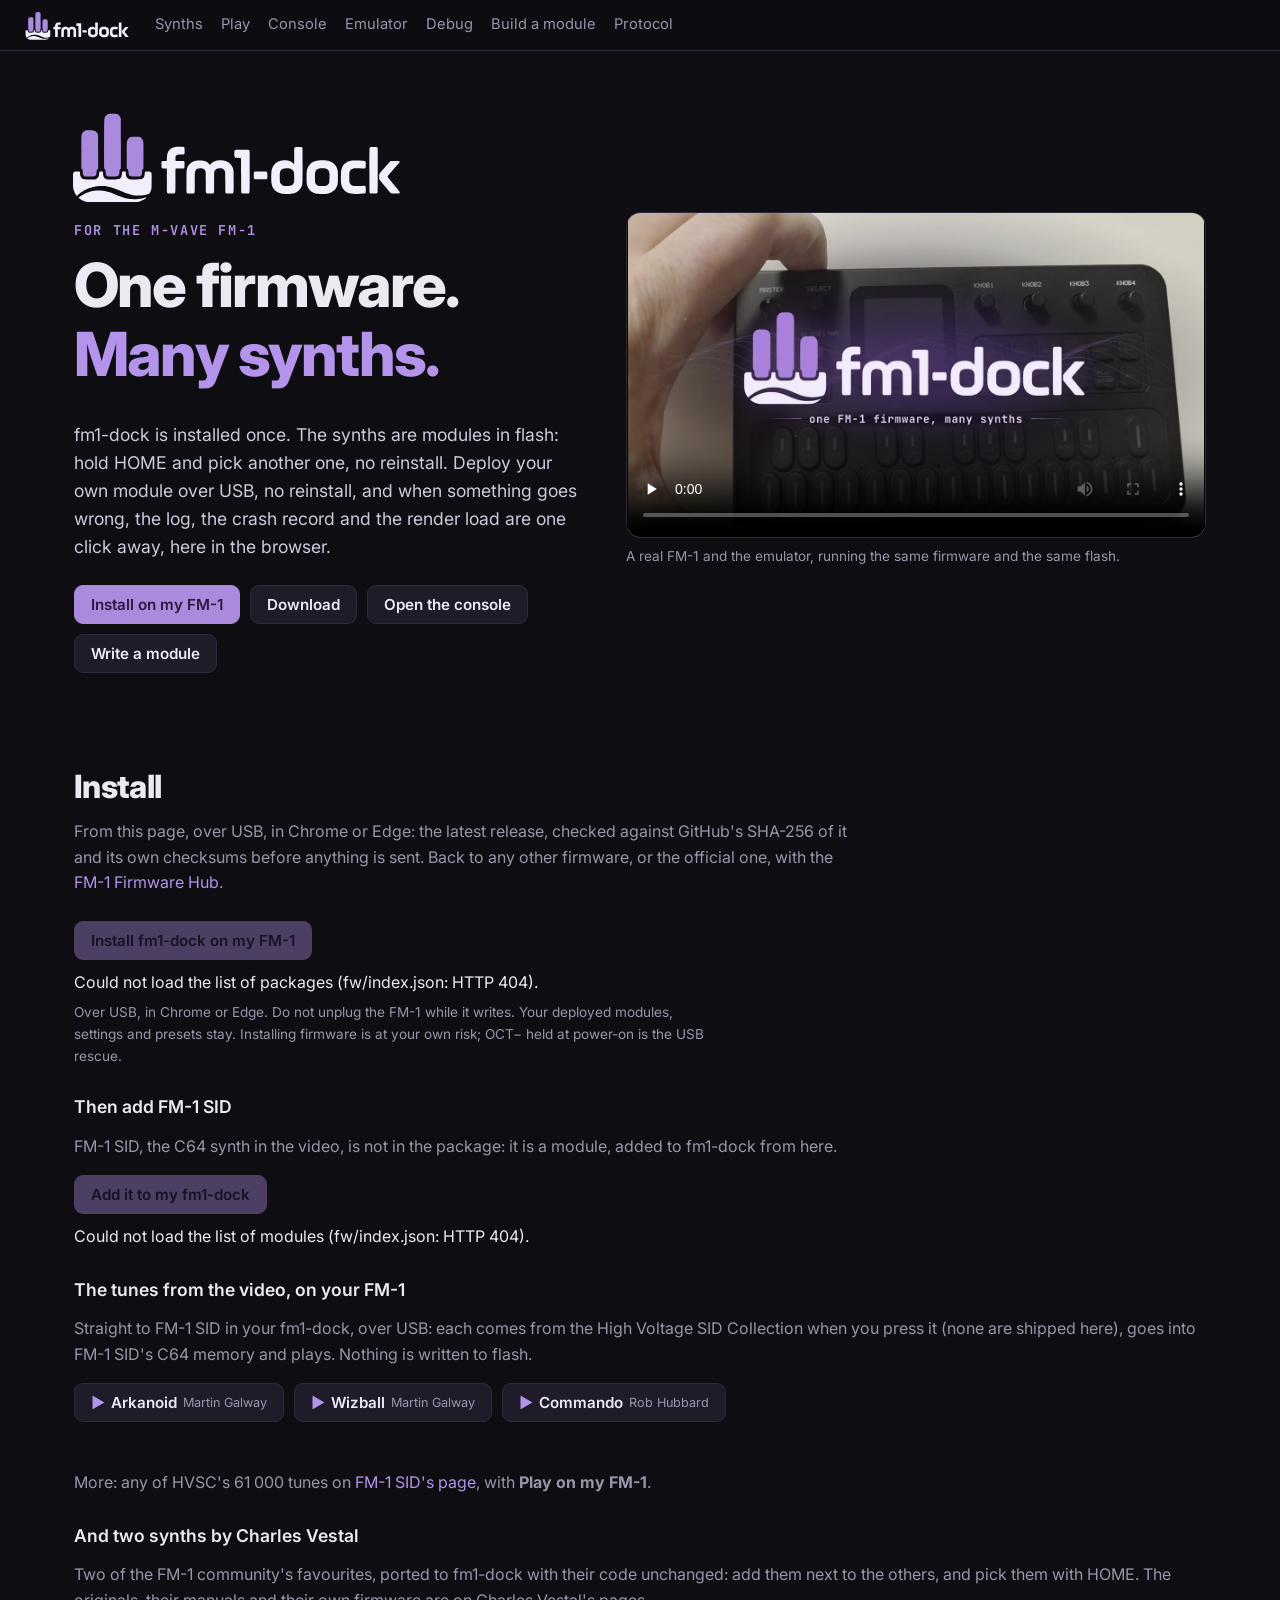
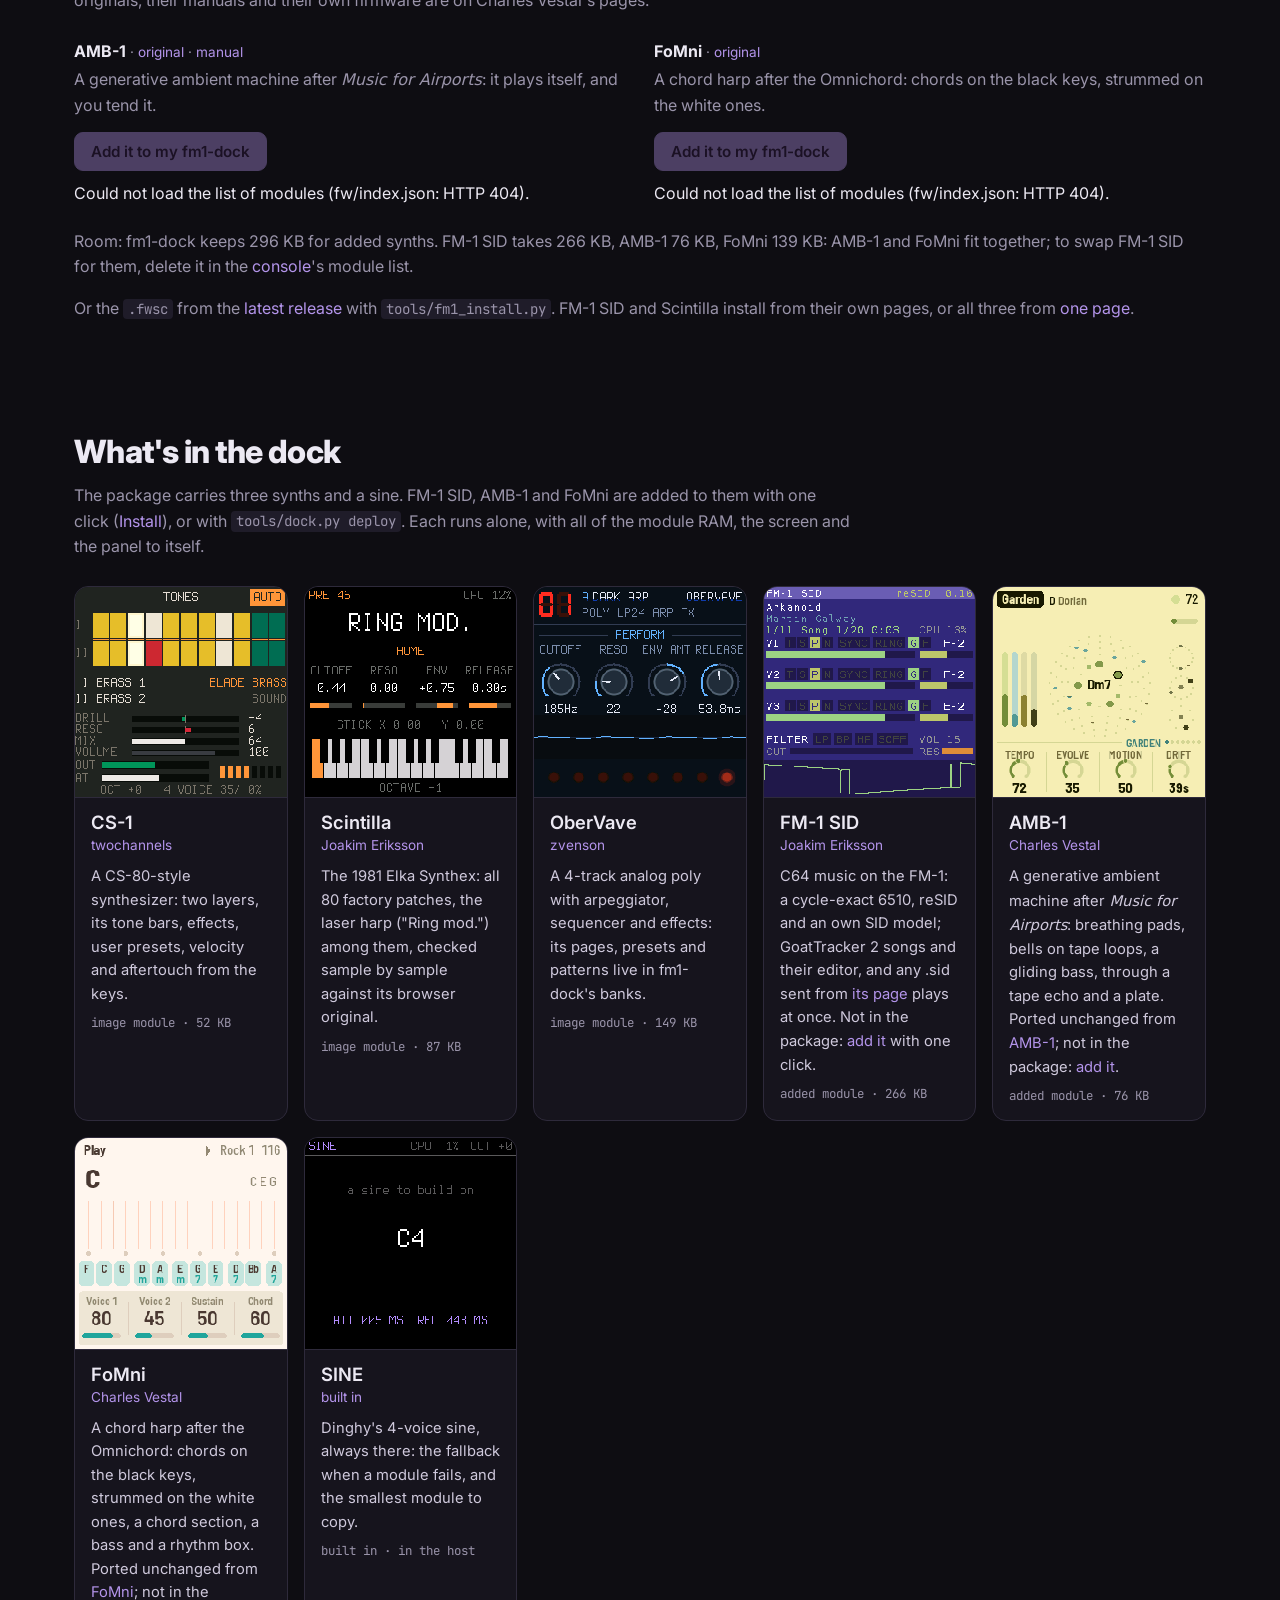
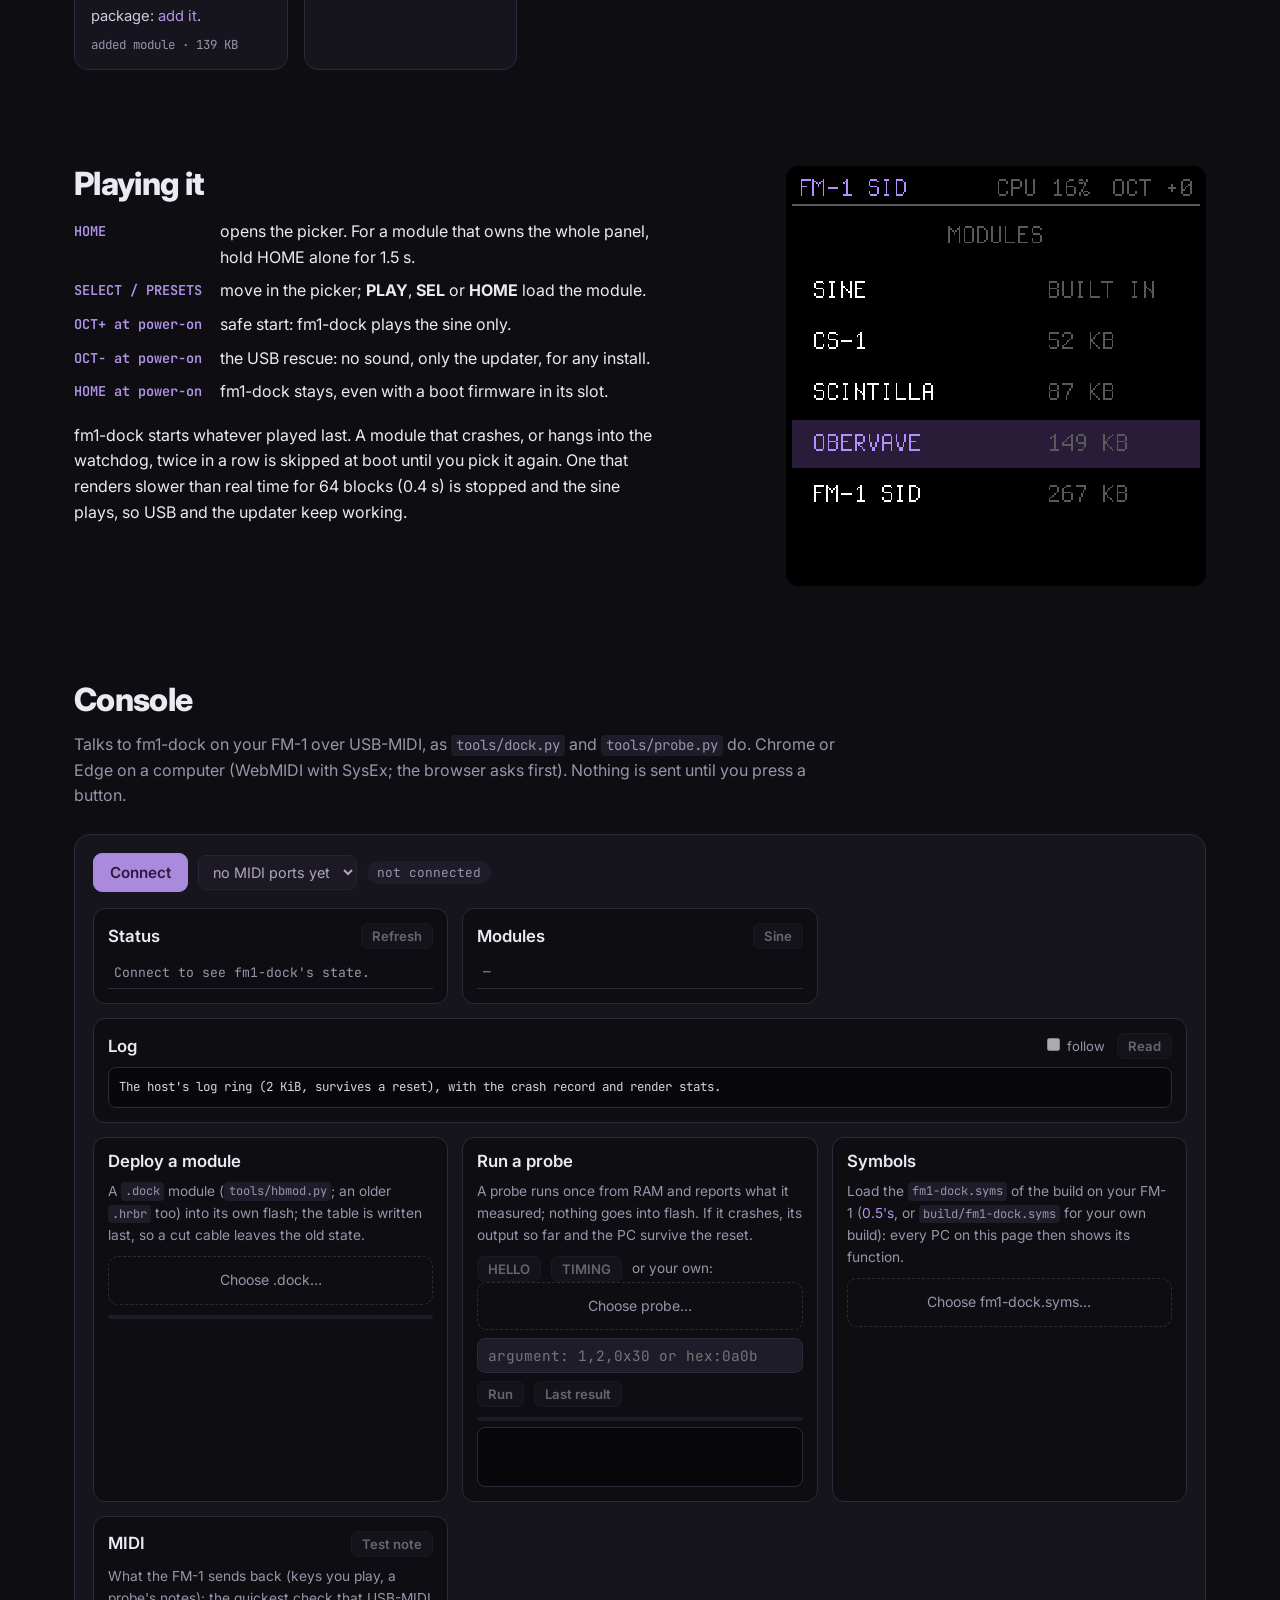
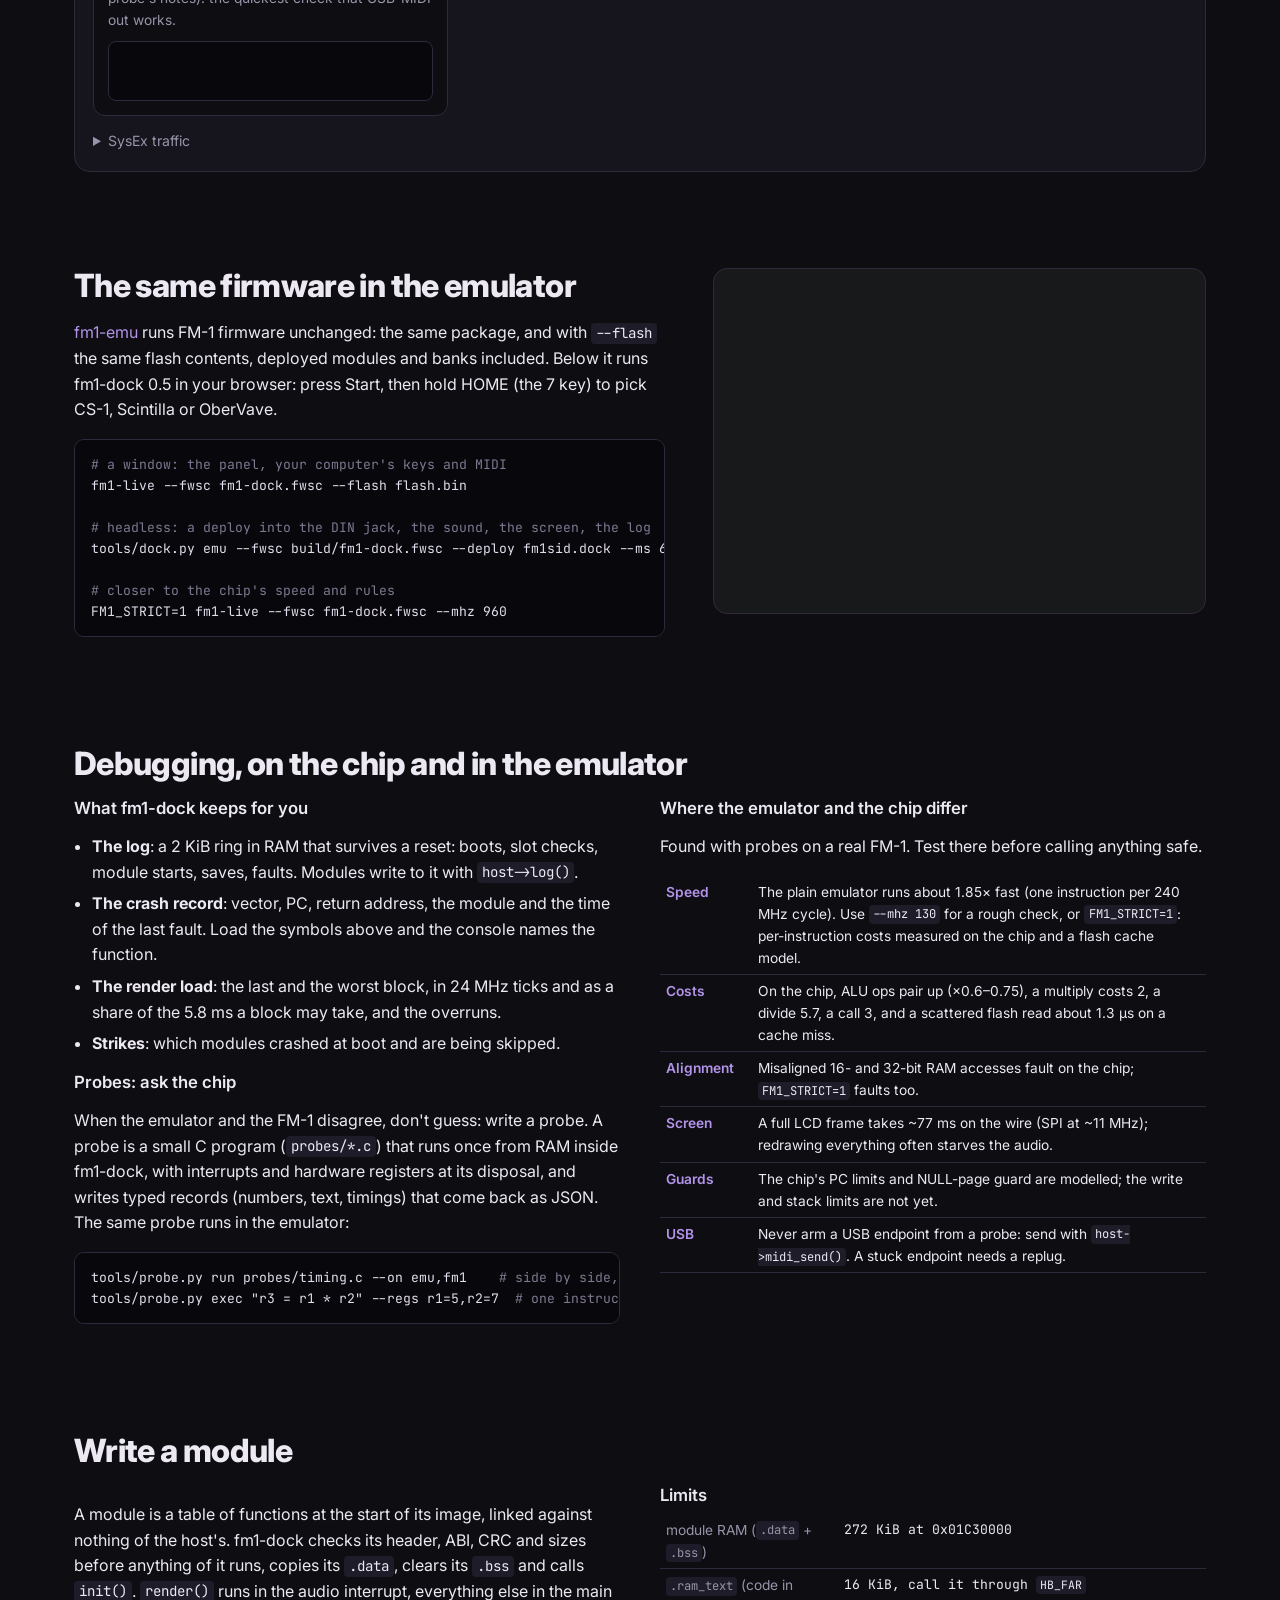
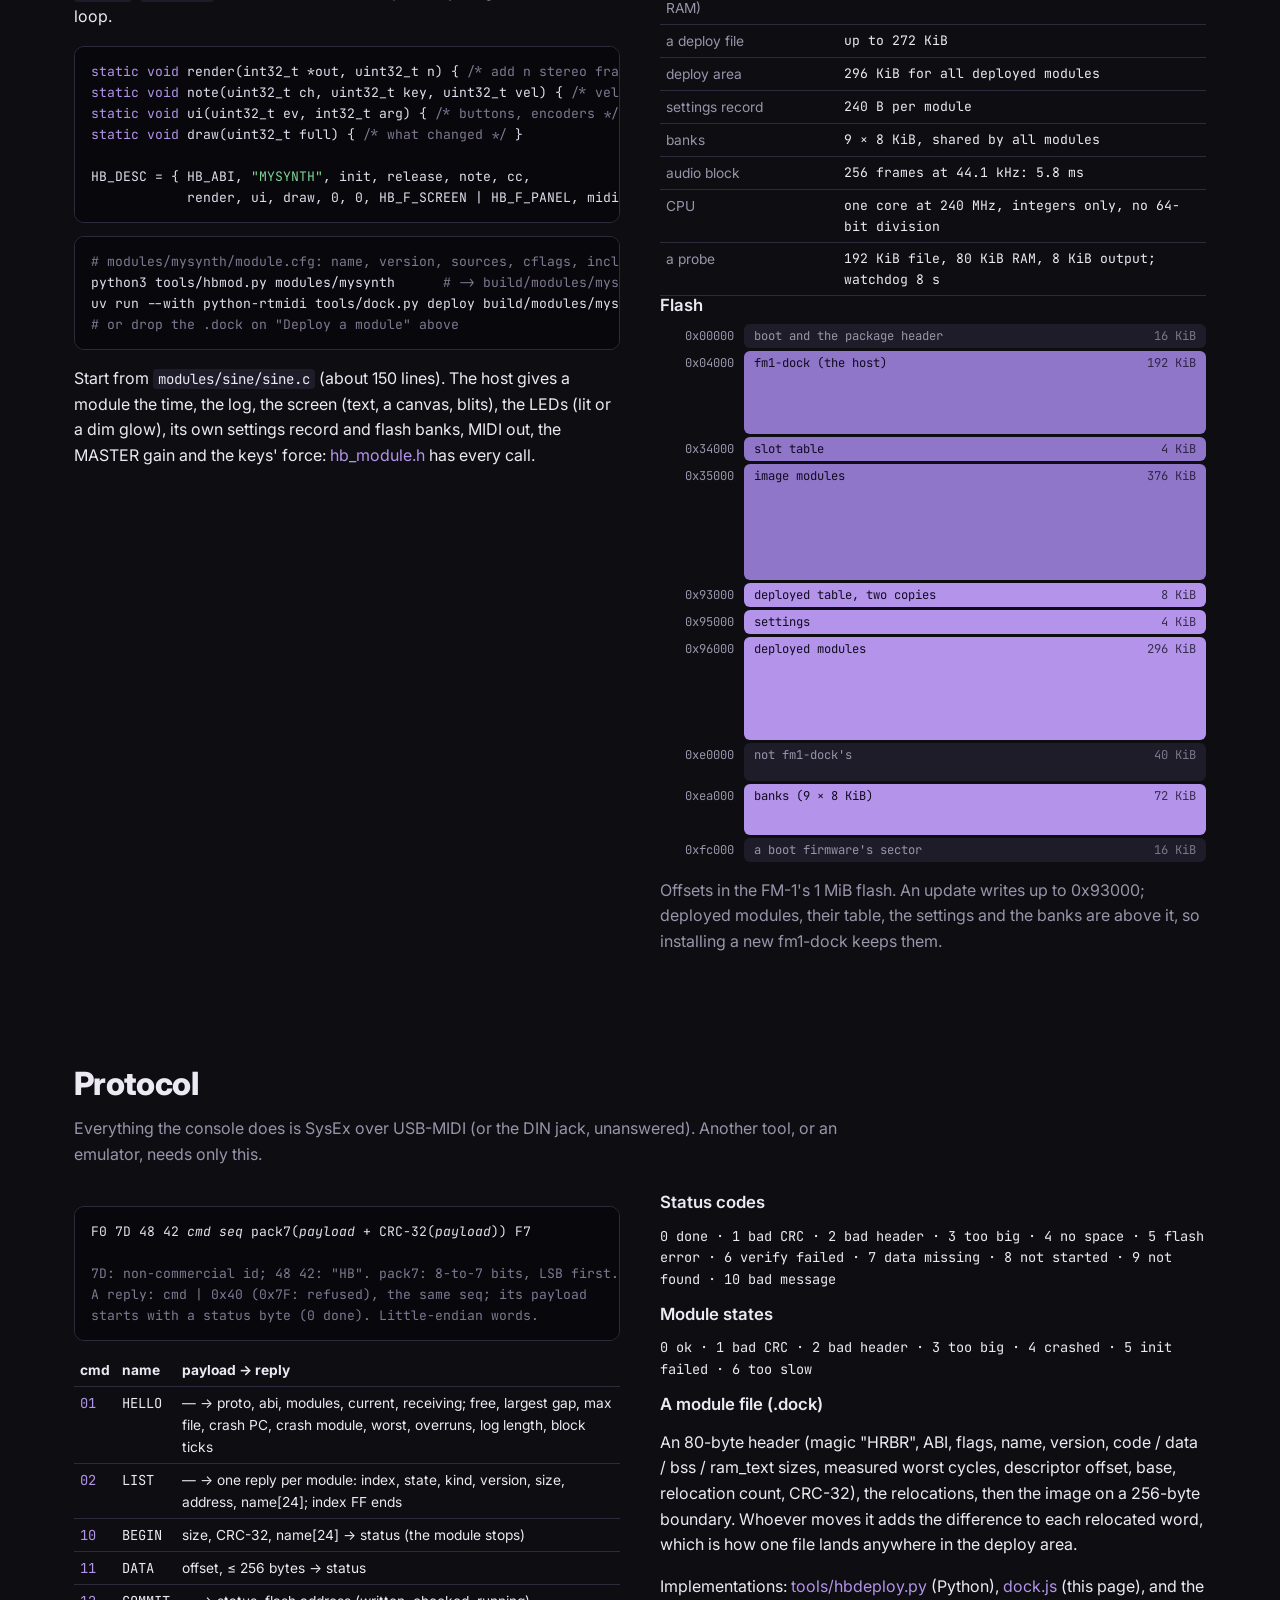
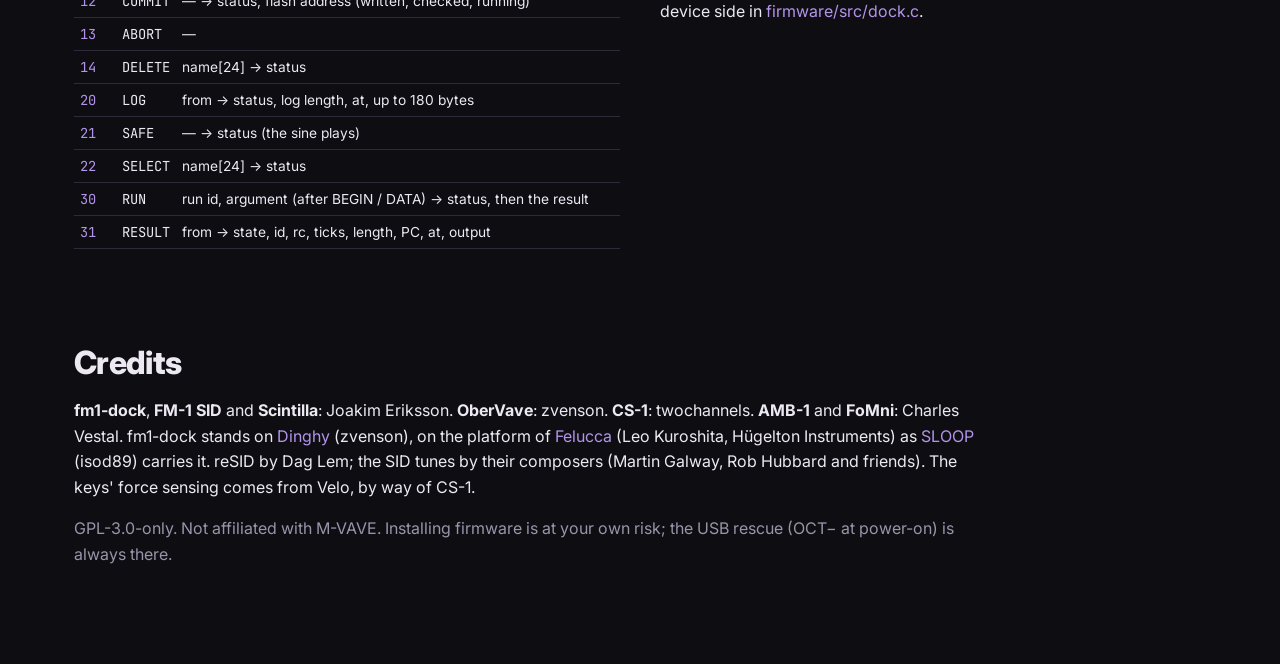
==== commit a9ecac36: "AMB-1 and FoMni on the page: Add them to my fm1-dock with one click, their cards in What's in the do" ====
--- a/docs/index.html
+++ b/docs/index.html
@@ -66,6 +66,20 @@
   <div data-fm1-tunes></div>
   <p class="dim">More: any of HVSC's 61 000 tunes on <a href="https://joakimeriksson.github.io/fm1-emu/fm1-sid/">FM-1 SID's
     page</a>, with <b>Play on my FM-1</b>.</p>
+  <h3 class="install-then">And two synths by Charles Vestal</h3>
+  <p class="dim">Two of the FM-1 community's favourites, ported to fm1-dock with their code unchanged: add them next
+    to the others, and pick them with HOME. The originals, their manuals and their own firmware are on Charles Vestal's
+    pages.</p>
+  <div class="add-grid">
+    <div><h4>AMB-1 <span class="dim">· <a href="https://charlesvestal.github.io/fm1-amb/">original</a> · <a href="https://charlesvestal.github.io/fm1-amb/manual/">manual</a></span></h4>
+      <p class="dim">A generative ambient machine after <i>Music for Airports</i>: it plays itself, and you tend it.</p>
+      <div data-fm1-add="amb"></div></div>
+    <div><h4>FoMni <span class="dim">· <a href="https://charlesvestal.github.io/fm1-fomni/">original</a></span></h4>
+      <p class="dim">A chord harp after the Omnichord: chords on the black keys, strummed on the white ones.</p>
+      <div data-fm1-add="fomni"></div></div>
+  </div>
+  <p class="dim">Room: fm1-dock keeps 296 KB for added synths. FM-1 SID takes 266 KB, AMB-1 76 KB, FoMni 139 KB: AMB-1
+    and FoMni fit together; to swap FM-1 SID for them, delete it in the <a href="#console">console</a>'s module list.</p>
   <p class="dim">Or the <code>.fwsc</code> from the <a href="https://github.com/joakimeriksson/fm1-dock/releases/latest">latest
     release</a> with <code>tools/fm1_install.py</code>. FM-1 SID and Scintilla install from their own pages, or all
     three from <a href="install/">one page</a>.</p>
@@ -73,8 +87,8 @@
 
 <section id="synths">
   <h2>What's in the dock</h2>
-  <p class="sub">The package carries three synths and a sine. FM-1 SID is added to them with one click (<a href="#install">Install</a>),
-    or with <code>tools/dock.py deploy</code>. Each runs alone, with all of
+  <p class="sub">The package carries three synths and a sine. FM-1 SID, AMB-1 and FoMni are added to them with one click
+    (<a href="#install">Install</a>), or with <code>tools/dock.py deploy</code>. Each runs alone, with all of
     the module RAM, the screen and the panel to itself.</p>
   <div class="cards">
     <article class="card">
@@ -102,6 +116,21 @@
           and any .sid sent from <a href="https://joakimeriksson.github.io/fm1-emu/fm1-sid/">its page</a> plays at once.
           Not in the package: <a href="#install">add it</a> with one click.</p>
         <p class="meta">added module · 266 KB</p></div>
+    </article>
+    <article class="card">
+      <img src="media/screen_amb.png" alt="AMB-1's screen: the Garden, D Dorian on Dm7, the four layers' levels" loading="lazy">
+      <div><h3>AMB-1</h3><p class="by">Charles Vestal</p>
+        <p>A generative ambient machine after <i>Music for Airports</i>: breathing pads, bells on tape loops, a gliding
+          bass, through a tape echo and a plate. Ported unchanged from <a href="https://charlesvestal.github.io/fm1-amb/">AMB-1</a>; not in the package:
+          <a href="#install">add it</a>.</p>
+        <p class="meta">added module · 76 KB</p></div>
+    </article>
+    <article class="card">
+      <img src="media/screen_fomni.png" alt="FoMni's screen: the chord C, the strings, the chord buttons F C G Dm Am Em E7 D7 Bb A7" loading="lazy">
+      <div><h3>FoMni</h3><p class="by">Charles Vestal</p>
+        <p>A chord harp after the Omnichord: chords on the black keys, strummed on the white ones, a chord section, a bass
+          and a rhythm box. Ported unchanged from <a href="https://charlesvestal.github.io/fm1-fomni/">FoMni</a>; not in the package: <a href="#install">add it</a>.</p>
+        <p class="meta">added module · 139 KB</p></div>
     </article>
     <article class="card">
       <img src="media/screen_sine.png" alt="SINE's screen: a sine to build on, the note C4" loading="lazy">
@@ -347,6 +376,7 @@
 <section id="credits" class="credits">
   <h2>Credits</h2>
   <p><b>fm1-dock</b>, <b>FM-1 SID</b> and <b>Scintilla</b>: Joakim Eriksson. <b>OberVave</b>: zvenson. <b>CS-1</b>: twochannels.
+    <b>AMB-1</b> and <b>FoMni</b>: Charles Vestal.
     fm1-dock stands on <a href="https://github.com/zvenson/dinghy">Dinghy</a> (zvenson), on the platform of
     <a href="https://github.com/hugelton/Felucca">Felucca</a> (Leo Kuroshita, Hügelton Instruments) as
     <a href="https://github.com/isod89/sloop-fm1">SLOOP</a> (isod89) carries it. reSID by Dag Lem; the SID tunes by their composers
--- a/docs/style.css
+++ b/docs/style.css
@@ -160,6 +160,10 @@
 .fm1-install progress:not([hidden]) { display: block; width: min(420px, 100%); height: 8px; margin: 12px 0 0; accent-color: #a98add; }
 .fm1-install .fm1-install-status { margin: 10px 0 0; min-height: 1.4em; color: var(--fg); }
 .install-then { margin: 30px 0 4px; font-size: 1.1rem; }
+.add-grid { display: grid; grid-template-columns: repeat(auto-fit, minmax(280px, 1fr)); gap: 8px 28px; }
+.add-grid h4 { margin: 10px 0 2px; font-size: 1rem; }
+.add-grid h4 .dim { font-weight: 400; font-size: 0.85rem; }
+.add-grid p { margin: 0; }
 .fm1-tunes-row { display: flex; flex-wrap: wrap; gap: 10px; }
 .fm1-tunes-row .btn small { color: var(--dim); font-weight: 400; }
 .fm1-tunes-row .fm1-tune-play { color: var(--acc); }
